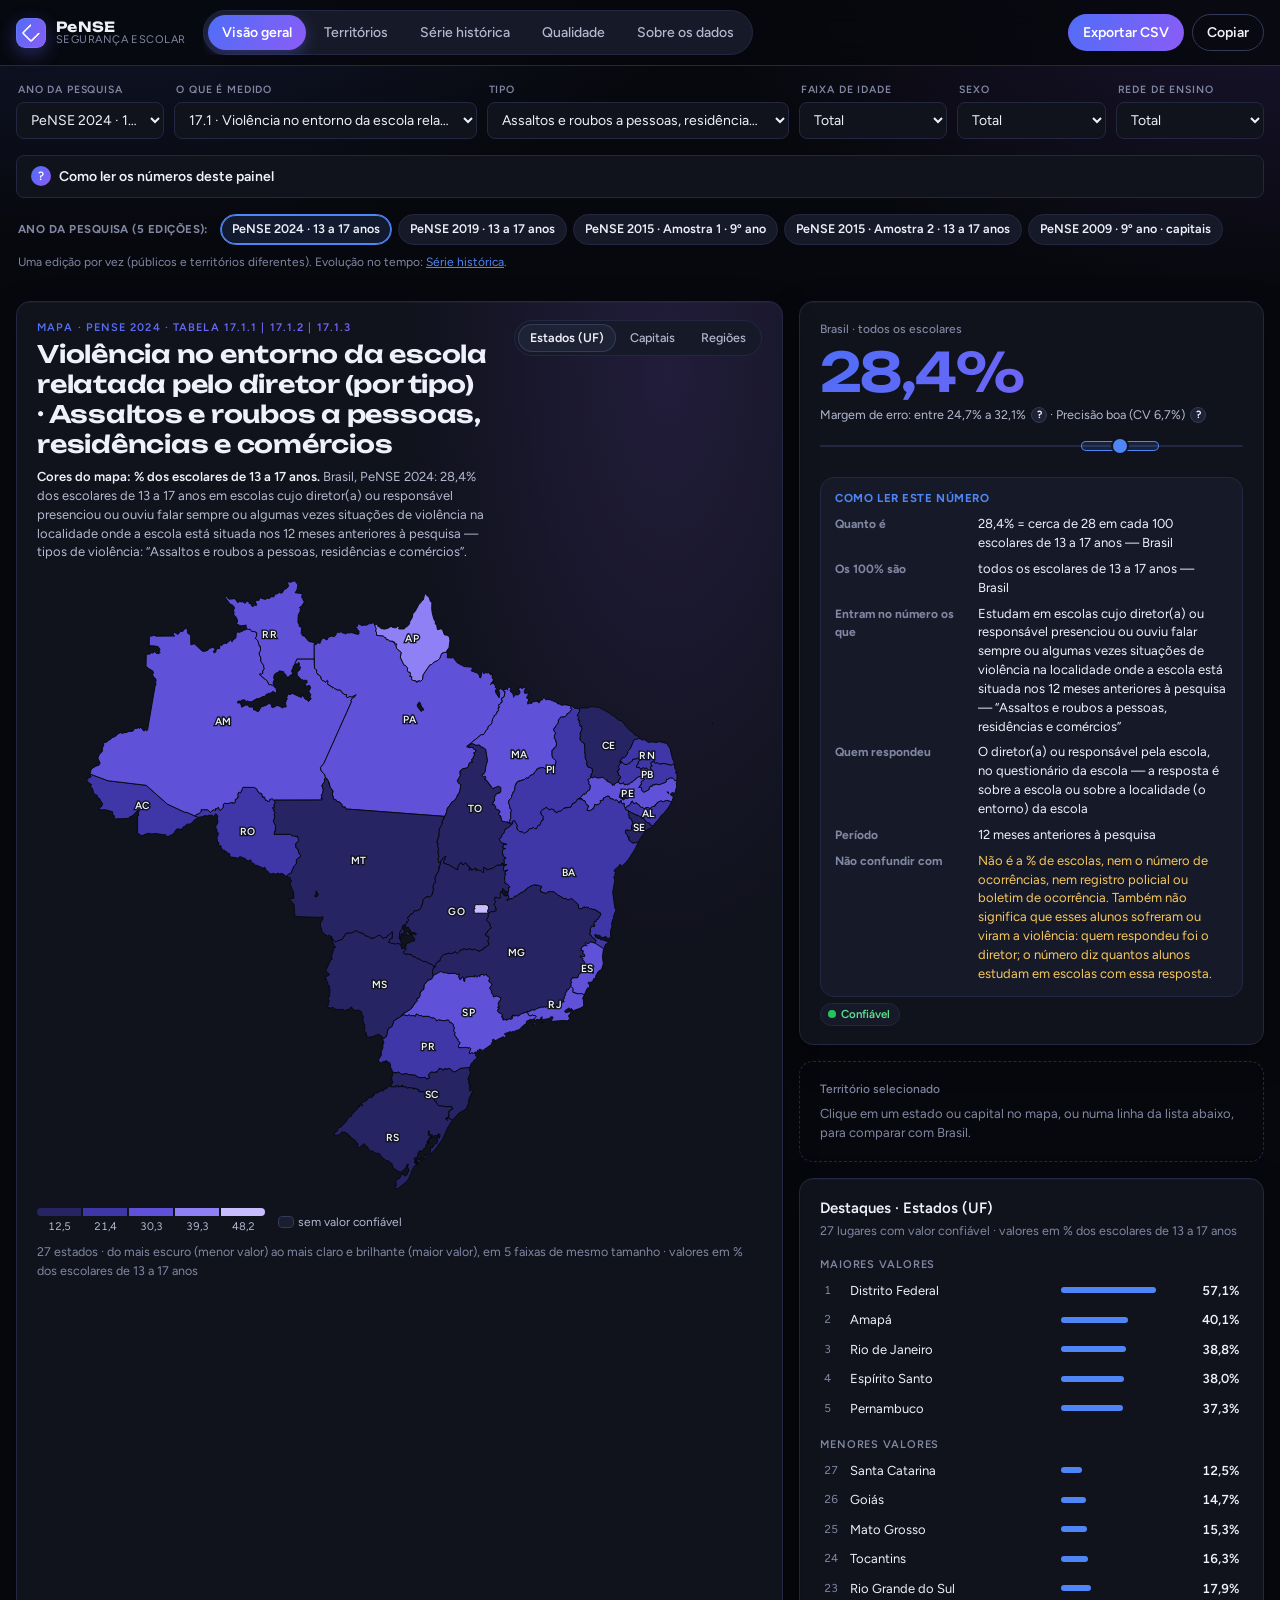
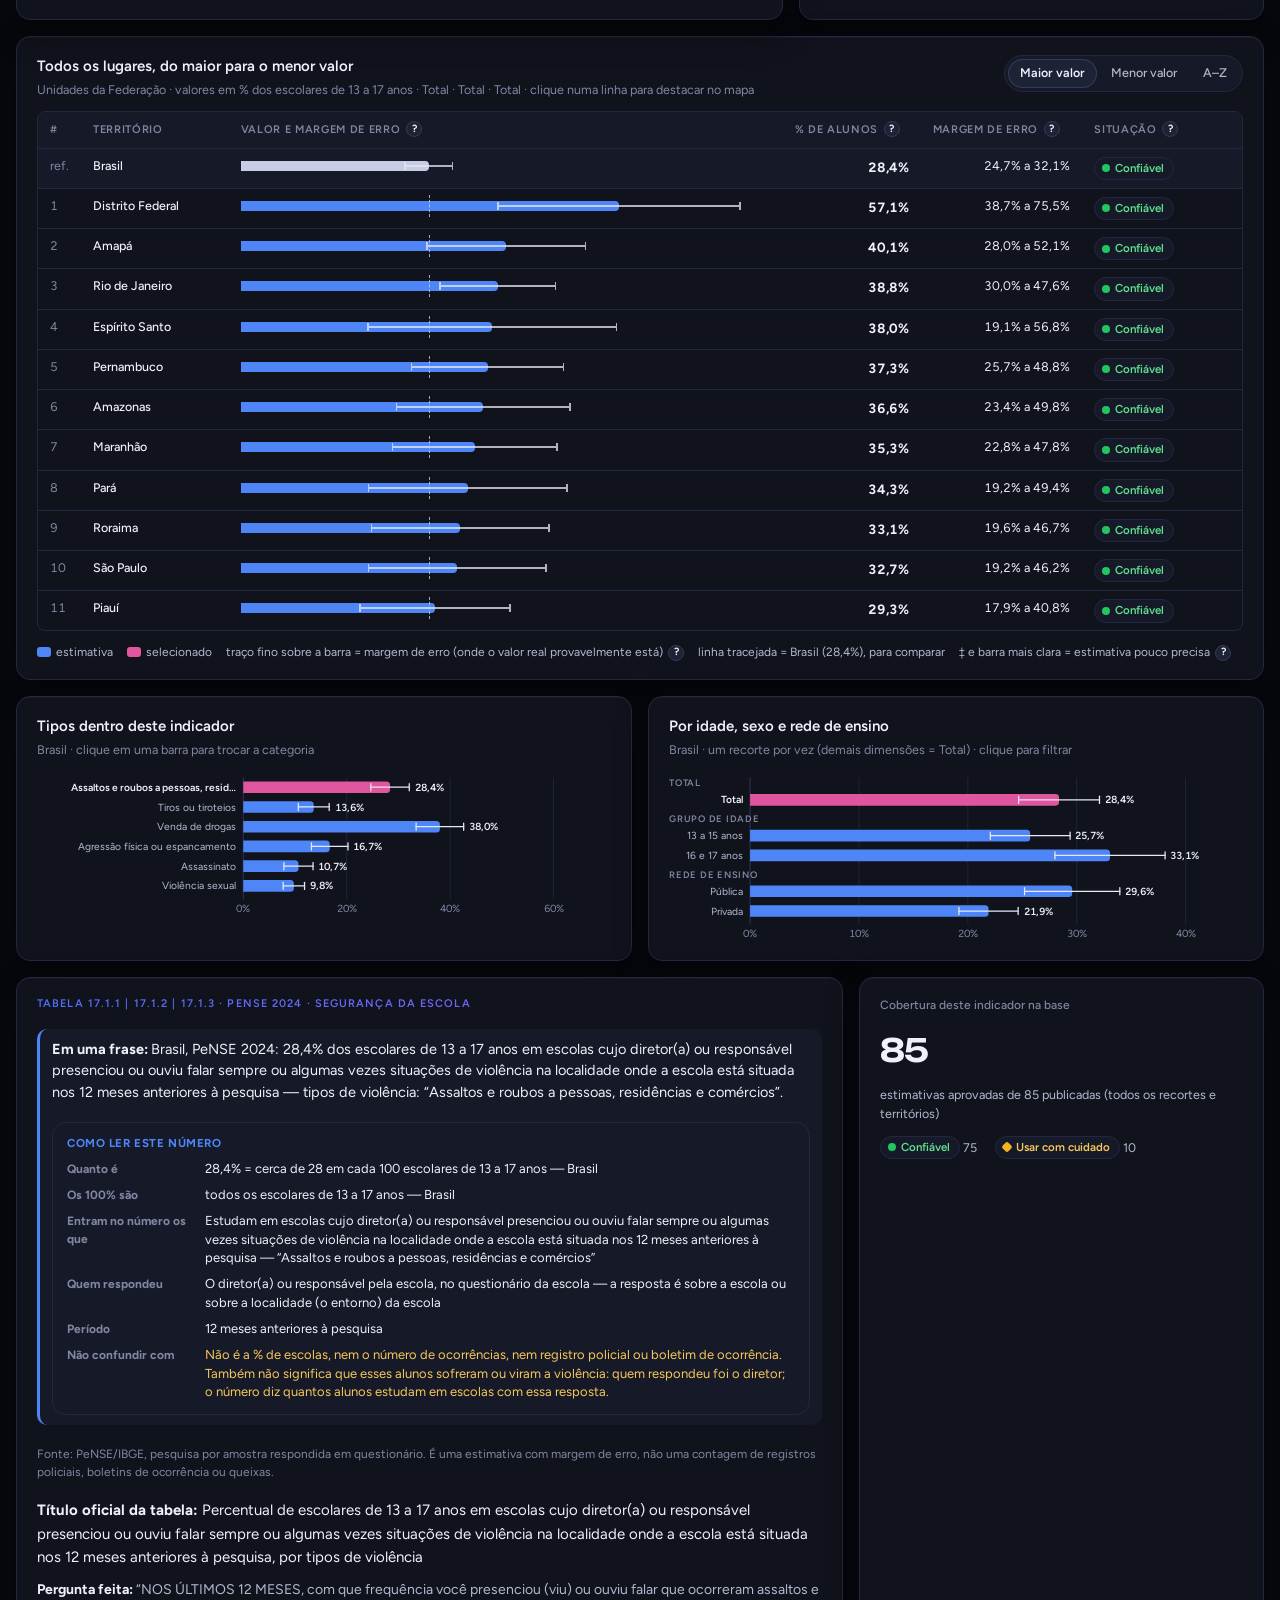
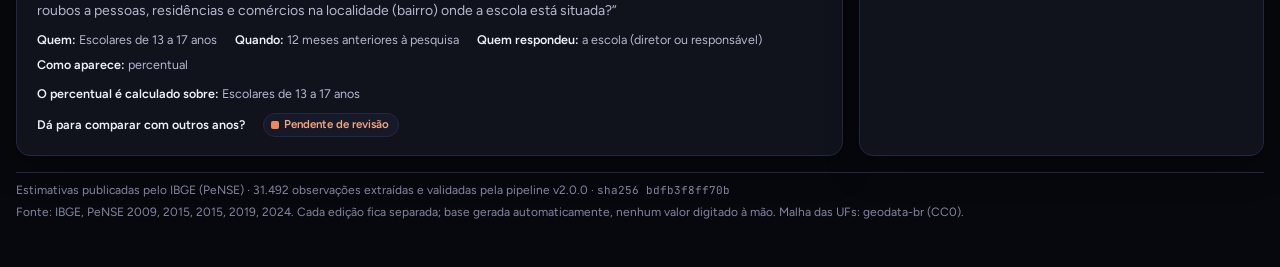
==== dashboard/index.html @ ad2b895a "Atualiza para a versão completa do TCC: pipeline PeNSE, microdados e painel Substitui o protótipo em" ====
<!doctype html>
<html lang="pt-BR">
<head>
<meta charset="utf-8">
<meta name="viewport" content="width=device-width, initial-scale=1, viewport-fit=cover">
<title>Painel PeNSE Segurança</title>
<meta name="claude:viewport-fit-sides" content="cover">
<meta name="description" content="Dashboard de indicadores de segurança da Pesquisa Nacional de Saúde do Escolar (PeNSE/IBGE), alimentado pela pipeline reprodutível do TCC.">
<link rel="preconnect" href="https://fonts.googleapis.com">
<link rel="preconnect" href="https://fonts.gstatic.com" crossorigin>
<link rel="stylesheet" href="https://fonts.googleapis.com/css2?family=Unbounded:wght@500;700&family=Figtree:wght@400;500;600;700&family=JetBrains+Mono:wght@400;500&display=swap">
<link rel="stylesheet" href="assets/app.css">
</head>
<body>
<a class="skip" href="#main">Pular para o conteúdo</a>

<header class="topbar">
  <div class="topbar-in">
    <div class="brand">
      <span class="brand-mark" aria-hidden="true"></span>
      <span class="brand-text"><b>PeNSE</b><span>Segurança escolar</span></span>
    </div>
    <nav class="tabs" aria-label="Páginas do painel">
      <div role="tablist">
        <button role="tab" id="tab-overview" data-page="overview" aria-selected="true">Visão geral</button>
        <button role="tab" id="tab-territory" data-page="territory" aria-selected="false">Territórios</button>
        <button role="tab" id="tab-history" data-page="history" aria-selected="false">Série histórica</button>
        <button role="tab" id="tab-quality" data-page="quality" aria-selected="false">Qualidade</button>
        <button role="tab" id="tab-about" data-page="about" aria-selected="false">Sobre os dados</button>
      </div>
    </nav>
    <div class="head-actions">
      <button type="button" class="btn" id="btn-export">Exportar CSV</button>
      <button type="button" class="btn ghost" id="btn-copy">Copiar</button>
    </div>
  </div>
</header>

<div class="shell">
  <section class="slicers" aria-label="Filtros">
    <div class="slicer"><label for="f-edition">Ano da pesquisa</label><select id="f-edition"></select></div>
    <div class="slicer wide"><label for="f-indicator">O que é medido</label><select id="f-indicator"></select></div>
    <div class="slicer wide"><label for="f-category">Tipo</label><select id="f-category"></select></div>
    <div class="slicer" id="slicer-unit"><label for="f-unit">Mostrar como</label><select id="f-unit"></select></div>
    <div class="slicer"><label for="f-age">Faixa de idade</label><select id="f-age"></select></div>
    <div class="slicer"><label for="f-sex">Sexo</label><select id="f-sex"></select></div>
    <div class="slicer"><label for="f-dep">Rede de ensino</label><select id="f-dep"></select></div>
  </section>
  <details class="glossary">
    <summary>Como ler os números deste painel</summary>
    <dl>
      <div><dt>“X%” de quê?</dt><dd>Todo percentual é uma <b>parcela de alunos</b>: “28% dos escolares de 13 a 17 anos…”. A frase <b>Como ler</b> ao lado de cada número diz quem são os 100% (a base) e quem respondeu. Quando a pergunta foi feita ao <b>diretor da escola</b> (Tema 17), o número é a parcela de alunos que estudam em escolas com aquela resposta. Nunca é número de ocorrências, de escolas ou de boletins de ocorrência: são respostas a um questionário.</dd></div>
      <div><dt>Valor estimado</dt><dd>A PeNSE entrevista uma <b>amostra</b> de alunos. Cada percentual é uma estimativa para todos os alunos do lugar.</dd></div>
      <div><dt>Margem de erro</dt><dd>Faixa onde o valor real provavelmente está (com 95% de confiança). Aparece como um traço fino sobre as barras. Ex.: <b>12% (entre 11% e 13%)</b>. Os técnicos chamam de <i>intervalo de confiança</i>.</dd></div>
      <div><dt>Precisão</dt><dd><b>Boa</b>, <b>razoável</b> ou <b>baixa</b>, conforme o tamanho da margem de erro em relação ao valor (coeficiente de variação, CV). Com precisão baixa (‡), use o número só como indicação.</dd></div>
      <div><dt>Comparar lugares</dt><dd>Se as margens de erro de dois lugares se sobrepõem bastante, a diferença entre eles pode ser só efeito da amostra.</dd></div>
      <div><dt>Pontos percentuais (p.p.)</dt><dd>Diferença entre dois percentuais: de 10% para 13% são <b>+3 p.p.</b></dd></div>
      <div><dt>Diferença significativa a 5%</dt><dd>O intervalo de confiança de 95% da diferença entre os dois anos não inclui o zero (teste a 5%) <b>e</b> o pesquisador registrou que os anos são comparáveis. Se não houvesse diferença real, uma diferença deste tamanho ou maior apareceria em menos de 5% das amostras possíveis; isso não é a chance de a mudança ser real, e um resultado significativo não é certeza absoluta. Significativa não quer dizer grande nem importante, não explica a causa e não elimina outras limitações. Abaixo do selo aparece o IC 95% da diferença, com casas decimais suficientes para mostrar o sinal dos limites. Sem a decisão aparece “significativa · aguarda decisão”. “Pode ser acaso” não significa que nada mudou.</dd></div>
      <div><dt>Situação do número</dt><dd><b>Confiável</b>: passou em todas as verificações. <b>Usar com cuidado</b>: passou, com uma observação. <b>Em revisão</b>: fora dos gráficos até ser conferido. <b>Sem valor publicado</b>: o IBGE publicou um símbolo.</dd></div>
      <div><dt>Ano da pesquisa</dt><dd>O painel abre na edição mais recente (2024) e mostra <b>uma edição por vez</b>; troque na faixa “Edição exibida”. 2009 e 2015 (Amostra 1) entrevistaram o 9º ano; 2015 (Amostra 2), 2019 e 2024, alunos de 13 a 17 anos. Públicos diferentes não se comparam diretamente — a evolução no tempo fica na página “Série histórica”.</dd></div>
    </dl>
  </details>
  <p class="notice" id="notice" role="status" aria-live="polite" hidden></p>

  <main id="main" tabindex="-1">
    <!-- VISÃO GERAL: o mapa abre a página -->
    <section class="page" id="page-overview" role="tabpanel" aria-labelledby="tab-overview">
      <div class="edition-switch" id="edition-switch" aria-label="Ano da pesquisa exibido"></div>
      <div class="hero">
        <article class="panel map-panel">
          <header class="panel-head">
            <div>
              <p class="eyebrow" id="map-eyebrow">Mapa do Brasil</p>
              <h1 id="map-title">Segurança na escola e no entorno</h1>
              <p class="map-reading" id="map-reading"></p>
            </div>
            <div class="scope-switch" data-switch="map" role="radiogroup" aria-label="Recorte territorial do mapa"></div>
          </header>
          <div class="map-wrap" id="map"></div>
          <footer class="map-foot">
            <div class="legend" id="map-legend"></div>
            <p class="card-sub" id="map-sub"></p>
          </footer>
        </article>

        <aside class="hero-side">
          <article class="panel stat" id="tile-headline"></article>
          <article class="panel stat sel-card" id="tile-selected"></article>
          <article class="panel" id="tile-extremes"></article>
        </aside>
      </div>

      <article class="panel">
        <header class="panel-head">
          <div>
            <h2>Todos os lugares, do maior para o menor valor</h2>
            <p class="card-sub" id="rank-table-sub"></p>
          </div>
          <div class="sort-switch" role="group" aria-label="Ordenar ranking">
            <button type="button" class="seg" data-sort="desc" aria-pressed="true">Maior valor</button>
            <button type="button" class="seg" data-sort="asc" aria-pressed="false">Menor valor</button>
            <button type="button" class="seg" data-sort="name" aria-pressed="false">A–Z</button>
          </div>
        </header>
        <div class="table-wrap"><table class="data rank" id="rank-table"></table></div>
        <div class="legend" id="rank-table-legend"></div>
      </article>

      <div class="grid">
        <article class="panel span-6">
          <header class="panel-head"><div><h2 id="cat-title">Categorias</h2><p class="card-sub" id="cat-sub"></p></div></header>
          <div class="chart" id="chart-categories"></div>
        </article>
        <article class="panel span-6">
          <header class="panel-head"><div><h2>Por idade, sexo e rede de ensino</h2><p class="card-sub" id="brk-sub"></p></div></header>
          <div class="chart" id="chart-breakdown"></div>
        </article>
        <article class="panel span-8 definition" id="definition"></article>
        <article class="panel span-4" id="tile-coverage"></article>
      </div>
    </section>

    <!-- TERRITÓRIOS -->
    <section class="page" id="page-territory" role="tabpanel" aria-labelledby="tab-territory" hidden>
      <div class="grid">
        <article class="panel span-12">
          <header class="panel-head">
            <div><h2>Comparação entre lugares</h2><p class="card-sub" id="rank-sub"></p></div>
            <div class="scope-switch" data-switch="rank" role="radiogroup" aria-label="Recorte territorial do ranking"></div>
          </header>
          <div class="chart" id="chart-ranking"></div>
          <div class="legend" id="rank-legend"></div>
        </article>
        <article class="panel span-12">
          <header class="panel-head"><div><h2>Todos os números, com a origem na planilha do IBGE</h2><p class="card-sub">Clique numa linha para destacar o lugar no mapa e na comparação.</p></div></header>
          <div class="table-wrap"><table class="data" id="table-territory"></table></div>
        </article>
      </div>
    </section>

    <!-- SÉRIE HISTÓRICA -->
    <section class="page" id="page-history" role="tabpanel" aria-labelledby="tab-history" hidden>
      <div class="grid">
        <article class="panel span-12" id="micro-overview">
          <header class="panel-head">
            <div>
              <p class="eyebrow">Série harmonizada · microdados 2015 · 2019 · 2024</p>
              <h2>Como os indicadores mudaram no Brasil</h2>
              <p class="card-sub" id="micro-overview-sub">Escolares de 13 a 17 anos. Mesma pergunta e mesma regra de cálculo em todos os anos; clique numa linha para ver o detalhe.</p>
            </div>
          </header>
          <div class="table-wrap"><table class="data trend" id="table-micro-overview"></table></div>
          <div class="legend" id="micro-overview-legend"></div>
        </article>
        <article class="panel span-12" id="micro-detail">
          <header class="panel-head">
            <div><p class="eyebrow" id="micro-eyebrow"></p><h2 id="micro-title"></h2><p class="card-sub" id="micro-question"></p><p class="map-reading" id="micro-reading"></p></div>
          </header>
          <div class="micro-filters slicers">
            <div class="slicer wide"><label for="f-micro-indicator">Indicador</label><select id="f-micro-indicator"></select></div>
            <div class="slicer"><label for="f-micro-terr">Território</label><select id="f-micro-terr"></select></div>
            <div class="slicer"><label for="f-micro-cut">Recorte</label><select id="f-micro-cut"></select></div>
          </div>
          <div class="micro-body">
            <div class="chart" id="chart-micro"></div>
            <aside class="micro-side" id="micro-changes"></aside>
          </div>
          <div class="micro-evidence" id="micro-evidence"></div>
        </article>
        <article class="panel span-12" id="official-series">
          <header class="panel-head">
            <div>
              <p class="eyebrow">Série oficial do IBGE · 9º ano · municípios das capitais</p>
              <h2>2009 a 2019 publicados pelo IBGE, 2024 estendido com os microdados</h2>
              <p class="card-sub" id="official-sub">Indicadores que o próprio IBGE publicou como comparáveis entre edições. O ponto de 2024 usa a mesma regra que reproduz a tabela oficial de 2019.</p>
            </div>
          </header>
          <div class="table-wrap"><table class="data trend" id="table-official"></table></div>
          <div class="micro-filters slicers">
            <div class="slicer wide"><label for="f-off-table">Tabela</label><select id="f-off-table"></select></div>
            <div class="slicer"><label for="f-off-terr">Capital</label><select id="f-off-terr"></select></div>
            <div class="slicer"><label for="f-off-cut">Recorte</label><select id="f-off-cut"></select></div>
          </div>
          <div class="micro-body">
            <div class="chart" id="chart-official"></div>
            <aside class="micro-side" id="official-changes"></aside>
          </div>
          <div class="legend" id="official-legend"></div>
        </article>
        <article class="panel span-12" id="history-main"></article>
        <article class="panel span-12">
          <header class="panel-head"><div><h2>Correspondências avaliadas entre edições</h2>
            <p class="card-sub">Pares candidatos definidos pelo pesquisador; o status vem da comparação dos atributos metodológicos e, quando houver, de decisão humana registrada.</p></div></header>
          <div class="table-wrap"><table class="data" id="table-comparability"></table></div>
        </article>
      </div>
    </section>

    <!-- QUALIDADE -->
    <section class="page" id="page-quality" role="tabpanel" aria-labelledby="tab-quality" hidden>
      <div class="grid">
        <article class="panel span-4" id="tile-status"></article>
        <article class="panel span-8 levels" aria-labelledby="levels-title">
          <header class="panel-head"><div><h2 id="levels-title">Níveis de alerta: o que cada um significa</h2>
            <p class="card-sub">Cada número passa por verificações automáticas. Nenhum valor é apagado ou corrigido: os alertas só avisam.</p></div></header>
          <dl class="level-list">
            <div><dt><span class="chip neutral">Informativo</span></dt><dd><b>Só um registro.</b> Algo que vale saber, mas que não muda a leitura do número. Ex.: margem de erro cortada em 0%, valor muito diferente dos outros lugares mas plausível.</dd></div>
            <div><dt><span class="chip warning">Ressalva</span></dt><dd><b>O número é usado, com cuidado.</b> Aparece nos gráficos com uma observação. Ex.: estimativa pouco precisa, margem de erro publicada igual a zero.</dd></div>
            <div><dt><span class="chip serious">Revisão</span></dt><dd><b>Fica fora dos gráficos até alguém conferir.</b> A leitura automática encontrou algo ambíguo. Ex.: cabeçalho de tabela que pode ter dois sentidos.</dd></div>
            <div><dt><span class="chip critical">Erro</span></dt><dd><b>Inconsistência confirmada.</b> O número não entra na análise. Ex.: o mesmo dado publicado com valores diferentes em duas tabelas.</dd></div>
          </dl>
        </article>
        <article class="panel span-12">
          <header class="panel-head"><div><h2>Tudo o que as verificações encontraram (base inteira)</h2><p class="card-sub">Do mais grave ao mais leve. Passe o mouse ou foque no “?” para entender cada coluna.</p></div></header>
          <div class="table-wrap"><table class="data" id="table-rules"></table></div>
        </article>
        <article class="panel span-12">
          <header class="panel-head"><div><h2>Números deste indicador que estão fora dos gráficos ou com observação</h2><p class="card-sub" id="review-sub"></p></div></header>
          <div class="table-wrap"><table class="data" id="table-review"></table></div>
        </article>
      </div>
    </section>

    <!-- SOBRE -->
    <section class="page" id="page-about" role="tabpanel" aria-labelledby="tab-about" hidden>
      <div class="grid">
        <article class="panel span-6 prose">
          <div id="about-method" class="prose"></div>
          <!-- download-base -->
          <p><a class="btn ghost" href="data/pense_base_aprovada.csv" download>Baixar base aprovada (CSV)</a></p>
          <!-- /download-base -->
        </article>
        <article class="panel span-6">
          <header class="panel-head"><div><h2>Edições na base</h2></div></header>
          <div class="table-wrap"><table class="data" id="table-editions"></table></div>
          <header class="panel-head"><div><h2>Símbolos publicados</h2></div></header>
          <div class="table-wrap"><table class="data" id="table-symbols"></table></div>
        </article>
        <article class="panel span-12">
          <header class="panel-head"><div><h2>Dicionário de dados</h2><p class="card-sub">Gerado do esquema canônico da pipeline (mesma fonte da documentação).</p></div></header>
          <div class="table-wrap"><table class="data" id="table-dictionary"></table></div>
        </article>
      </div>
    </section>
  </main>

  <footer class="foot">
    <p id="subtitle">Carregando base processada…</p>
    <p id="rail-foot"></p>
  </footer>
</div>
<div class="tooltip" id="tooltip" role="tooltip" hidden></div>
<textarea id="copy-buffer" class="sr-only" aria-hidden="true" tabindex="-1"></textarea>
<script src="assets/app.js"></script>
</body>
</html>
---- dashboard/assets/app.css ----
/* Tema: escuro é o padrão (escolha do projeto), mesmo com o sistema em modo claro; o claro só
   aparece se o visualizador escolher explicitamente (data-theme="light").
   Layout: painel escuro "sala de controle" — barra superior fixa com páginas, faixa de
   filtros, e na Visão geral o mapa do Brasil como peça principal ao lado dos números-chave;
   abaixo, ranking em tabela com barras embutidas e cartões de detalhe em grade de 12 colunas.
   Identidade: preto azulado + azul e roxo (marca). Dados: azul = estimativa, magenta =
   selecionado (par validado para daltonismo), rampa sequencial índigo no mapa. */
:root {
  /* tema escuro (padrão) */
  --bg: #07080d;
  --bg-glow-1: rgba(79, 110, 247, 0.16);
  --bg-glow-2: rgba(139, 92, 246, 0.14);
  --card: #10121c;
  --card-2: #161a28;
  --card-3: #1d2235;
  --ink: #eef0fa;
  --ink-2: #b4b9d0;
  --muted: #8187a3;
  --line: #232741;
  --axis: #343a5a;
  --brand-blue: #4f6ef7;
  --brand-violet: #8b5cf6;
  --brand-grad: linear-gradient(120deg, #4f6ef7 0%, #8b5cf6 100%);
  --accent: #4f86f7;           /* série 1 — estimativa */
  --accent-soft: rgba(79, 134, 247, 0.14);
  --select: #e0569e;           /* série 2 — selecionado */
  --reference: #c9cde3;        /* Brasil / agregado de referência */
  --whisker: #e6e8f5;
  --nodata: #1a1e2e;
  --map-stroke: #07080d;
  --seq-1: #272463; --seq-2: #3f37a8; --seq-3: #5f52d9; --seq-4: #8f80f5; --seq-5: #c8bdff;
  --good: #22c55e; --warning: #f5b324; --serious: #f0875a; --critical: #ef4f4f;
  --good-ink: #5ee08e; --warning-ink: #f7c75a; --serious-ink: #f5a582; --critical-ink: #ff8585;
  --focus: #8fa6ff;
  --shadow: 0 1px 0 rgba(255, 255, 255, 0.03) inset, 0 12px 32px rgba(0, 0, 0, 0.35);
  --topbar: rgba(7, 8, 13, 0.82);
  --font-display: "Unbounded", "Figtree", system-ui, sans-serif;
  --font-ui: "Figtree", system-ui, -apple-system, "Segoe UI", Roboto, sans-serif;
  --font-mono: "JetBrains Mono", ui-monospace, "SFMono-Regular", Menlo, Consolas, monospace;
  --r: 14px;
  --r-sm: 8px;
  color-scheme: dark;
}
:root[data-theme="light"] {
  --bg: #f3f4fb; --bg-glow-1: rgba(79, 110, 247, 0.10); --bg-glow-2: rgba(139, 92, 246, 0.09);
  --card: #ffffff; --card-2: #f5f6fc; --card-3: #eceefa; --ink: #0d1024; --ink-2: #44496a; --muted: #6b7091;
  --line: #e1e4f2; --axis: #c6cae0; --brand-blue: #3b5bdb; --brand-violet: #7c3aed;
  --brand-grad: linear-gradient(120deg, #3b5bdb 0%, #7c3aed 100%);
  --accent: #2a6fdb; --accent-soft: rgba(42, 111, 219, 0.10); --select: #c8357f; --reference: #3a3f5c;
  --whisker: #1b1f36; --nodata: #e6e8f3; --map-stroke: #ffffff;
  --seq-1: #e4dfff; --seq-2: #bdb2fa; --seq-3: #9584ee; --seq-4: #6a54d6; --seq-5: #3f2da3;
  --good-ink: #157a3a; --warning-ink: #8a5a00; --serious-ink: #a8431a; --critical-ink: #b42323;
  --focus: #3b5bdb; --shadow: 0 1px 2px rgba(13, 16, 36, 0.05), 0 8px 24px rgba(13, 16, 36, 0.06);
  --topbar: rgba(255, 255, 255, 0.85); color-scheme: light;
}

*, *::before, *::after { box-sizing: border-box; }
[hidden] { display: none !important; }
body {
  margin: 0; color: var(--ink); font: 14px/1.5 var(--font-ui);
  background:
    radial-gradient(900px 480px at 8% -10%, var(--bg-glow-1), transparent 70%),
    radial-gradient(800px 420px at 100% 0%, var(--bg-glow-2), transparent 70%),
    var(--bg);
  background-attachment: fixed;
}
body::before { content: ""; position: fixed; inset: 0 0 auto; height: env(safe-area-inset-top, 0px); z-index: 25; background: var(--topbar); }
h1, h2, h3 { margin: 0; text-wrap: balance; }
button, select { font: inherit; color: inherit; }
:focus-visible { outline: 2px solid var(--focus); outline-offset: 2px; }
.sr-only { position: absolute; width: 1px; height: 1px; overflow: hidden; clip: rect(0 0 0 0); white-space: nowrap; }
.skip { position: absolute; left: -999px; top: 8px; z-index: 40; background: var(--card); padding: 8px 12px; border-radius: var(--r-sm); }
.skip:focus { left: 16px; }

/* barra superior */
.topbar { position: sticky; top: env(safe-area-inset-top, 0px); z-index: 20; background: var(--topbar);
  backdrop-filter: blur(14px); -webkit-backdrop-filter: blur(14px); border-bottom: 1px solid var(--line); }
.topbar-in { max-width: 1440px; margin: 0 auto; display: flex; align-items: center; gap: 18px; padding-block: 10px;
  padding-left: max(16px, env(safe-area-inset-left, 0px)); padding-right: max(16px, env(safe-area-inset-right, 0px)); }
.brand { display: flex; align-items: center; gap: 10px; flex: none; }
.brand-mark { width: 30px; height: 30px; border-radius: 9px; background: var(--brand-grad); position: relative;
  box-shadow: 0 0 0 1px rgba(255, 255, 255, 0.08) inset, 0 6px 18px rgba(99, 102, 241, 0.35); }
.brand-mark::after { content: ""; position: absolute; inset: 8px; border-radius: 3px; border: 2px solid rgba(255, 255, 255, 0.9);
  border-right-color: transparent; transform: rotate(-45deg); }
.brand-text { display: flex; flex-direction: column; line-height: 1.1; }
.brand-text b { font-family: var(--font-display); font-size: 14px; font-weight: 700; letter-spacing: .02em; }
.brand-text span { font-size: 11px; color: var(--muted); letter-spacing: .04em; text-transform: uppercase; }
.tabs { flex: 1 1 auto; min-width: 0; overflow-x: auto; scrollbar-width: none; }
.tabs::-webkit-scrollbar { display: none; }
.tabs [role=tablist] { display: flex; gap: 4px; padding: 4px; background: var(--card-2); border: 1px solid var(--line);
  border-radius: 999px; width: max-content; }
.tabs button { border: 0; background: none; color: var(--ink-2); padding: 7px 14px; border-radius: 999px; cursor: pointer;
  white-space: nowrap; font-weight: 500; transition: background .15s, color .15s; }
.tabs button:hover { color: var(--ink); background: var(--card-3); }
.tabs button[aria-selected="true"] { color: #fff; background: var(--brand-grad); font-weight: 600;
  box-shadow: 0 4px 14px rgba(99, 102, 241, 0.35); }
.head-actions { display: flex; gap: 8px; flex: none; }
.btn { border: 1px solid transparent; background: var(--brand-grad); color: #fff; border-radius: 999px; padding: 7px 14px;
  cursor: pointer; font-weight: 600; white-space: nowrap; }
.btn.ghost { background: transparent; color: var(--ink); border-color: var(--axis); }
.btn:hover { filter: brightness(1.08); }
a.btn { text-decoration: none; display: inline-block; }

/* casca */
.shell { max-width: 1440px; margin: 0 auto; display: flex; flex-direction: column; gap: 16px; padding-block: 16px 40px;
  padding-left: max(16px, env(safe-area-inset-left, 0px)); padding-right: max(16px, env(safe-area-inset-right, 0px)); }
main { outline: none; }
.page { display: flex; flex-direction: column; gap: 16px; }

/* filtros */
.slicers { display: flex; flex-wrap: wrap; gap: 10px; }
.slicer { display: flex; flex-direction: column; gap: 4px; min-width: 110px; flex: 1 1 110px; }
.slicer.wide { flex: 2.4 1 210px; }
.slicer label { font-size: 10.5px; font-weight: 600; text-transform: uppercase; letter-spacing: .08em; color: var(--muted); padding-left: 2px; }
.slicer select { width: 100%; min-width: 0; border: 1px solid var(--line); border-radius: var(--r-sm); background: var(--card);
  padding: 8px 10px; text-overflow: ellipsis; cursor: pointer; }
.slicer select:hover { border-color: var(--axis); }
.slicer select:disabled { opacity: .55; cursor: default; }
.notice { margin: 0; padding: 10px 14px; border-radius: var(--r-sm); background: var(--accent-soft); border: 1px solid var(--line); font-size: 13px; }

/* painéis */
.panel { background: var(--card); border: 1px solid var(--line); border-radius: var(--r); padding: 18px 20px; box-shadow: var(--shadow);
  min-width: 0; display: flex; flex-direction: column; gap: 12px; }
.panel-head { display: flex; flex-wrap: wrap; justify-content: space-between; align-items: flex-start; gap: 10px 16px; }
.panel-head > div:first-child { min-width: 0; flex: 1 1 260px; display: flex; flex-direction: column; gap: 3px; }
.panel-head h2 { font-size: 15px; font-weight: 600; }
.card-sub { margin: 0; color: var(--muted); font-size: 12.5px; }
.eyebrow { margin: 0; font-size: 11px; font-weight: 600; letter-spacing: .1em; text-transform: uppercase;
  background: var(--brand-grad); -webkit-background-clip: text; background-clip: text; color: transparent; }
.grid { display: grid; grid-template-columns: repeat(12, minmax(0, 1fr)); gap: 16px; }
.span-12 { grid-column: span 12; } .span-8 { grid-column: span 8; } .span-6 { grid-column: span 6; } .span-4 { grid-column: span 4; }

/* herói: mapa + números */
.hero { display: grid; grid-template-columns: minmax(0, 1.65fr) minmax(280px, 1fr); gap: 16px; align-items: stretch; }
.map-panel { position: relative; overflow: hidden; }
.map-panel::before { content: ""; position: absolute; inset: -40% -20% auto auto; width: 70%; height: 90%; pointer-events: none;
  background: radial-gradient(closest-side, var(--bg-glow-2), transparent); }
.map-panel > * { position: relative; }
.map-panel h1 { font-family: var(--font-display); font-weight: 600; font-size: clamp(18px, 2.1vw, 24px); line-height: 1.25;
  letter-spacing: -.01em; max-width: 34ch; }
.map-wrap { width: 100%; max-width: 640px; align-self: center; }
.map-wrap svg { display: block; width: 100%; height: auto; overflow: visible; }
.map-wrap path { stroke: var(--map-stroke); stroke-width: .8; cursor: pointer; transition: filter .15s; }
.map-wrap .q1 { fill: var(--seq-1); } .map-wrap .q2 { fill: var(--seq-2); } .map-wrap .q3 { fill: var(--seq-3); }
.map-wrap .q4 { fill: var(--seq-4); } .map-wrap .q5 { fill: var(--seq-5); } .map-wrap .nd { fill: var(--nodata); }
.map-wrap path.base { fill: var(--nodata); cursor: default; }
.map-wrap path:not(.base):hover { filter: brightness(1.18); }
.map-wrap path.sel, .map-wrap circle.sel { stroke: var(--select); stroke-width: 2.6; }
.map-wrap circle { stroke: var(--card); stroke-width: 2; cursor: pointer; }
.map-wrap circle:hover { stroke: var(--ink); }
.map-wrap .uf-label { font: 600 9px var(--font-ui); fill: var(--ink); paint-order: stroke; stroke: var(--card); stroke-width: 2.4px;
  pointer-events: none; letter-spacing: .03em; }
.map-wrap path:focus-visible, .map-wrap circle:focus-visible { outline: none; stroke: var(--focus); stroke-width: 2.6; }
.map-empty { display: grid; place-items: center; min-height: 300px; text-align: center; color: var(--ink-2); padding: 20px;
  border: 1px dashed var(--axis); border-radius: var(--r-sm); line-height: 1.55; }
.map-foot { display: flex; flex-wrap: wrap; justify-content: space-between; align-items: flex-end; gap: 8px 16px; }

.scope-switch, .sort-switch { display: flex; gap: 2px; padding: 3px; border: 1px solid var(--line); border-radius: 999px;
  background: var(--card-2); flex-wrap: wrap; }
.seg { border: 0; background: none; color: var(--ink-2); padding: 5px 12px; border-radius: 999px; cursor: pointer; font-size: 12.5px;
  font-weight: 500; white-space: nowrap; }
.seg:hover:not(:disabled) { color: var(--ink); background: var(--card-3); }
.seg[aria-checked="true"], .seg[aria-pressed="true"] { background: var(--card-3); color: var(--ink); font-weight: 600;
  box-shadow: 0 0 0 1px var(--axis) inset; }
.seg:disabled { opacity: .4; cursor: not-allowed; text-decoration: line-through; }

.hero-side { display: flex; flex-direction: column; gap: 16px; min-width: 0; }
.stat { gap: 6px; }
.stat .label { font-size: 12px; color: var(--muted); font-weight: 500; }
.stat .value { font-family: var(--font-display); font-size: clamp(36px, 4.4vw, 54px); font-weight: 600; letter-spacing: -.03em;
  line-height: 1.05; font-variant-numeric: tabular-nums; }
#tile-headline .value { background: var(--brand-grad); -webkit-background-clip: text; background-clip: text; color: transparent; }
.stat .unit { font-family: var(--font-ui); font-size: 16px; font-weight: 500; color: var(--ink-2); margin-left: 4px; }
.stat .detail { font-size: 12.5px; color: var(--ink-2); }
.ci-strip { position: relative; height: 22px; margin-top: 4px; }
.ci-strip .track { position: absolute; left: 0; right: 0; top: 10px; height: 2px; background: var(--line); border-radius: 2px; }
.ci-strip .range { position: absolute; top: 6px; height: 10px; border-radius: 5px; background: var(--accent-soft);
  box-shadow: 0 0 0 1px var(--accent) inset; }
.ci-strip .dot { position: absolute; top: 4px; width: 14px; height: 14px; margin-left: -7px; border-radius: 50%; background: var(--accent);
  box-shadow: 0 0 0 2px var(--card); }
.ci-strip .dot.sel { background: var(--select); }
.sel-card .value { font-size: clamp(28px, 3.2vw, 38px); }
.sel-card.empty-sel { border-style: dashed; background: transparent; box-shadow: none; }
.sel-card .hint { margin: 0; color: var(--muted); font-size: 13px; }
.compare { display: grid; grid-template-columns: auto 1fr auto; gap: 4px 10px; font-size: 12.5px; align-items: center; }
.compare .num { font-variant-numeric: tabular-nums; font-weight: 600; text-align: right; }
.compare .sw { width: 10px; height: 10px; border-radius: 50%; }
.extremes { display: flex; flex-direction: column; gap: 4px; }
.extremes h3 { font-size: 11px; font-weight: 600; letter-spacing: .08em; text-transform: uppercase; color: var(--muted); margin-top: 4px; }
.mini { display: grid; grid-template-columns: 18px minmax(0, 1fr) minmax(48px, 32%) auto; gap: 8px; align-items: center;
  font-size: 13px; padding: 3px 4px; border-radius: 6px; cursor: pointer; border: 0; background: none; text-align: left; width: 100%; }
.mini:hover { background: var(--card-2); }
.mini .pos { color: var(--muted); font-variant-numeric: tabular-nums; font-size: 11.5px; }
.mini .nm { overflow: hidden; text-overflow: ellipsis; white-space: nowrap; }
.mini .bar { height: 6px; border-radius: 3px; background: var(--accent); }
.mini .num { font-variant-numeric: tabular-nums; font-weight: 600; }

/* tabela-ranking com barras */
table.rank td { vertical-align: middle; }
table.rank .pos { color: var(--muted); font-variant-numeric: tabular-nums; width: 36px; }
table.rank .terr { font-weight: 500; white-space: nowrap; }
table.rank .terr small { color: var(--muted); font-weight: 400; margin-left: 6px; }
table.rank .barcell { width: 46%; min-width: 180px; }
.rbar { position: relative; height: 18px; }
.rbar .fill { position: absolute; left: 0; top: 4px; height: 10px; border-radius: 0 4px 4px 0; background: var(--accent); }
.rbar .fill.low { opacity: .45; }
.rbar .ci { position: absolute; top: 8px; height: 2px; background: var(--whisker); opacity: .75; }
.rbar .ci::before, .rbar .ci::after { content: ""; position: absolute; top: -3px; width: 1.5px; height: 8px; background: var(--whisker); }
.rbar .ci::before { left: 0; } .rbar .ci::after { right: 0; }
.rbar .ref { position: absolute; top: -2px; bottom: -2px; width: 0; border-left: 1.5px dashed var(--reference); opacity: .8; }
tr.sel .rbar .fill { background: var(--select); }
tr.is-ref .rbar .fill { background: var(--reference); }

/* definição e cobertura */
.definition { gap: 10px; }
.definition .statement { font-size: 15px; line-height: 1.55; max-width: 100ch; margin: 0; }
.meta-row { display: flex; flex-wrap: wrap; gap: 6px 18px; font-size: 12.5px; color: var(--ink-2); align-items: center; }
.meta-row b { color: var(--ink); font-weight: 600; }
.rows { display: grid; grid-template-columns: auto 1fr auto; gap: 6px 10px; align-items: baseline; font-size: 13px; }
.rows .num { font-variant-numeric: tabular-nums; font-weight: 600; text-align: right; }
.big { font-family: var(--font-display); font-size: 32px; font-weight: 600; letter-spacing: -.02em; font-variant-numeric: tabular-nums; }
.label { font-size: 12px; color: var(--muted); font-weight: 500; }
.detail { font-size: 12.5px; color: var(--ink-2); }

/* chips (forma + texto, nunca só cor) */
.chip { display: inline-flex; align-items: center; gap: 5px; font-size: 11.5px; font-weight: 600; padding: 2px 9px 2px 7px;
  border-radius: 999px; border: 1px solid var(--line); background: var(--card-2); white-space: nowrap; }
.chip::before { content: ""; width: 8px; height: 8px; border-radius: 2px; background: var(--muted); }
.chip.good { color: var(--good-ink); } .chip.good::before { background: var(--good); border-radius: 50%; }
.chip.warning { color: var(--warning-ink); } .chip.warning::before { background: var(--warning); transform: rotate(45deg); }
.chip.serious { color: var(--serious-ink); } .chip.serious::before { background: var(--serious); }
.chip.critical { color: var(--critical-ink); } .chip.critical::before { background: var(--critical); clip-path: polygon(50% 0, 100% 100%, 0 100%); border-radius: 0; }
.chip.neutral { color: var(--ink-2); }

/* gráficos SVG */
.chart { width: 100%; min-height: 120px; }
.chart svg { display: block; width: 100%; height: auto; overflow: visible; }
.chart text { fill: var(--ink-2); font: 11.5px var(--font-ui); }
.chart .tick text { fill: var(--muted); font-variant-numeric: tabular-nums; }
.chart .grid-line { stroke: var(--line); stroke-width: 1; }
.chart .baseline { stroke: var(--axis); stroke-width: 1; }
.chart .bar { fill: var(--accent); cursor: pointer; }
.chart .bar.ref { fill: var(--reference); }
.chart .bar.sel { fill: var(--select); }
.chart .bar.low { fill-opacity: .45; }
.chart .whisker { stroke: var(--whisker); stroke-width: 1.4; stroke-linecap: round; pointer-events: none; }
.chart .refline { stroke: var(--reference); stroke-width: 1.5; stroke-dasharray: 4 3; }
.chart .hit { fill: transparent; cursor: pointer; }
.chart .row:hover .bar { filter: brightness(1.15); }
.chart .row:focus-visible { outline: none; }
.chart .row:focus-visible .hit { stroke: var(--focus); stroke-width: 2; }
.chart .val { fill: var(--ink); font-weight: 600; font-variant-numeric: tabular-nums; }
.chart .label-strong { fill: var(--ink); font-weight: 600; }
.chart .group-label { fill: var(--muted); font-size: 10.5px; font-weight: 600; letter-spacing: .08em; text-transform: uppercase; }
.chart .series-line { fill: none; stroke-width: 2; stroke-linejoin: round; stroke-linecap: round; }
.chart .band { opacity: .14; }

.legend { display: flex; flex-wrap: wrap; align-items: center; gap: 6px 14px; font-size: 12px; color: var(--ink-2); }
.legend .sw { display: inline-block; width: 14px; height: 10px; border-radius: 3px; vertical-align: -1px; margin-right: 5px; }
.legend .ramp { display: flex; gap: 2px; }
.legend .ramp span { display: flex; flex-direction: column; align-items: center; gap: 3px; font-variant-numeric: tabular-nums; font-size: 11px; }
.legend .ramp i { width: 44px; height: 8px; display: block; }
.legend .ramp span:first-child i { border-radius: 4px 0 0 4px; } .legend .ramp span:last-child i { border-radius: 0 4px 4px 0; }

/* tabelas */
.table-wrap { overflow-x: auto; border: 1px solid var(--line); border-radius: var(--r-sm); max-height: 520px; }
table.data { width: 100%; border-collapse: collapse; font-size: 12.5px; }
table.data th { position: sticky; top: 0; z-index: 1; background: var(--card-2); text-align: left; font-weight: 600; color: var(--muted);
  font-size: 11px; text-transform: uppercase; letter-spacing: .06em; padding: 9px 12px; border-bottom: 1px solid var(--line); white-space: nowrap; }
table.data td { padding: 8px 12px; border-bottom: 1px solid var(--line); vertical-align: top; }
table.data tbody tr:last-child td { border-bottom: 0; }
table.data td.num { text-align: right; font-variant-numeric: tabular-nums; white-space: nowrap; }
table.data td.strong { font-weight: 700; font-size: 13.5px; }
table.data td.mono, .mono { font-family: var(--font-mono); font-size: 11.5px; color: var(--ink-2); }
table.data tr.clickable { cursor: pointer; }
table.data tr.clickable:hover td { background: var(--accent-soft); }
table.data tr.sel td { background: color-mix(in srgb, var(--select) 14%, transparent); }
table.data tr.is-ref td { background: var(--card-2); }
table.data td.wrap { min-width: 260px; }

.prose { line-height: 1.6; display: flex; flex-direction: column; gap: 10px; }
.prose h2 { font-size: 16px; font-family: var(--font-display); font-weight: 600; }
.prose h3 { font-size: 13.5px; margin-top: 4px; }
.prose p, .prose ul { margin: 0; max-width: 72ch; color: var(--ink-2); }
.prose ul { padding-left: 18px; }
.empty { padding: 18px; border: 1px dashed var(--axis); border-radius: var(--r-sm); color: var(--ink-2); line-height: 1.55; }
.empty strong { color: var(--ink); }

.foot { display: flex; flex-direction: column; gap: 4px; color: var(--muted); font-size: 12px; padding-top: 8px; border-top: 1px solid var(--line); }
.foot p { margin: 0; }
.foot code { font-family: var(--font-mono); font-size: 11px; }

.tooltip { position: fixed; z-index: 50; pointer-events: none; background: var(--card-2); color: var(--ink); border: 1px solid var(--axis);
  border-radius: var(--r-sm); padding: 9px 11px; box-shadow: 0 10px 28px rgba(0, 0, 0, .35); font-size: 12px; max-width: 290px; }
.tooltip .tt-value { font-size: 18px; font-weight: 700; font-variant-numeric: tabular-nums; }
.tooltip .tt-name { color: var(--ink-2); font-weight: 600; }
.tooltip .tt-meta { color: var(--muted); margin-top: 2px; }

@media (max-width: 1180px) {
  .head-actions .ghost { display: none; }
  .span-8, .span-4 { grid-column: span 12; }
}
@media (max-width: 980px) {
  .hero { grid-template-columns: minmax(0, 1fr); }
  .hero-side { display: grid; grid-template-columns: repeat(auto-fit, minmax(240px, 1fr)); }
}
@media (max-width: 760px) {
  .topbar-in { flex-wrap: wrap; gap: 10px; }
  .tabs { order: 3; flex-basis: 100%; }
  .head-actions { margin-left: auto; }
  .span-6 { grid-column: span 12; }
  .panel { padding: 14px; }
  table.rank .barcell { min-width: 120px; }
  .slicer, .slicer.wide { flex-basis: 140px; }
}
@media (prefers-reduced-motion: reduce) { * { transition: none !important; animation: none !important; } }
@media (forced-colors: active) {
  .chart .bar, .rbar .fill { fill: CanvasText; background: CanvasText; }
  .chart .bar.sel, tr.sel .rbar .fill { fill: Highlight; background: Highlight; }
  #tile-headline .value, .eyebrow { color: CanvasText; background: none; }
}

/* série harmonizada (microdados) */
.micro-filters { margin-top: -2px; }
.micro-body { display: grid; grid-template-columns: minmax(0, 1.7fr) minmax(240px, 1fr); gap: 18px; align-items: start; }
.micro-side { display: flex; flex-direction: column; gap: 10px; min-width: 0; }
.change { border: 1px solid var(--line); border-radius: var(--r-sm); padding: 10px 12px; display: flex; flex-direction: column; gap: 4px; background: var(--card-2); }
.change .yrs { font-size: 11px; font-weight: 600; letter-spacing: .08em; text-transform: uppercase; color: var(--muted); }
.change .delta { font-family: var(--font-display); font-size: 24px; font-weight: 600; font-variant-numeric: tabular-nums; letter-spacing: -.02em; }
.change .delta small { font-family: var(--font-ui); font-size: 13px; color: var(--ink-2); font-weight: 500; margin-left: 4px; }
.micro-evidence { display: grid; grid-template-columns: repeat(auto-fit, minmax(260px, 1fr)); gap: 14px; }
.ev { border: 1px solid var(--line); border-radius: var(--r-sm); padding: 12px 14px; display: flex; flex-direction: column; gap: 6px; min-width: 0; }
.ev h3 { font-size: 11px; font-weight: 600; letter-spacing: .08em; text-transform: uppercase; color: var(--muted); }
.ev ul { margin: 0; padding-left: 18px; color: var(--ink-2); font-size: 12.5px; line-height: 1.5; display: flex; flex-direction: column; gap: 3px; }
.ev p { margin: 0; font-size: 12.5px; color: var(--ink-2); line-height: 1.5; }
.origin { display: inline-flex; align-items: center; gap: 6px; font-size: 11.5px; font-weight: 600; padding: 3px 9px; border-radius: 999px;
  border: 1px dashed var(--brand-violet); color: var(--ink); background: color-mix(in srgb, var(--brand-violet) 10%, transparent); }
table.trend td { vertical-align: middle; }
table.trend td.ind { min-width: 240px; font-weight: 500; }
table.trend td.ind small { display: block; color: var(--muted); font-weight: 400; font-size: 11.5px; }
table.trend .spark svg { display: block; width: 120px; height: 34px; overflow: visible; }
table.trend .spark .ln { fill: none; stroke: var(--accent); stroke-width: 2; stroke-linecap: round; stroke-linejoin: round; }
table.trend .spark .band { fill: var(--accent); opacity: .16; }
table.trend .spark circle { fill: var(--accent); stroke: var(--card); stroke-width: 1.5; }
.arrow { font-variant-numeric: tabular-nums; font-weight: 700; white-space: nowrap; }
.arrow.sig-up, .arrow.sig-down { color: var(--ink); }
.arrow.ns { color: var(--muted); font-weight: 500; }
.chart .ci-band { opacity: .16; }
.chart .pt-label { fill: var(--ink); font-weight: 700; font-variant-numeric: tabular-nums; }
.chart .yr { fill: var(--ink-2); font-weight: 600; }
@media (max-width: 860px) { .micro-body { grid-template-columns: minmax(0, 1fr); } }

/* série oficial 9º ano */
.chart .pt-micro { fill: var(--card); stroke: var(--brand-violet); stroke-width: 2.5; }
.chart .seg-micro { fill: none; stroke: var(--brand-violet); stroke-width: 2; stroke-dasharray: 5 4; }
.origin.pub { border-style: solid; border-color: var(--accent); background: var(--accent-soft); }

/* ajuda e glossário */
.help { display: inline-grid; place-items: center; width: 16px; height: 16px; border-radius: 50%; font: 700 10.5px/1 var(--font-ui);
  color: var(--ink); background: var(--card-3); border: 1px solid var(--axis); cursor: help; vertical-align: 1px; margin-left: 2px;
  text-transform: none; letter-spacing: 0; }
.help:hover, .help:focus-visible { background: var(--brand-violet); border-color: var(--brand-violet); color: #fff; }
.tooltip .tt-help { max-width: 300px; line-height: 1.5; color: var(--ink); font-size: 12.5px; }
.glossary { border: 1px solid var(--line); border-radius: var(--r-sm); background: var(--card); }
.glossary summary { cursor: pointer; padding: 10px 14px; font-weight: 600; color: var(--ink); list-style: none; display: flex; gap: 8px; align-items: center; }
.glossary summary::before { content: "?"; display: inline-grid; place-items: center; width: 20px; height: 20px; border-radius: 50%;
  background: var(--brand-grad); color: #fff; font-size: 12px; }
.glossary summary::-webkit-details-marker { display: none; }
.glossary[open] summary { border-bottom: 1px solid var(--line); }
.glossary dl { margin: 0; padding: 12px 14px 14px; display: grid; grid-template-columns: repeat(auto-fit, minmax(260px, 1fr)); gap: 12px 20px; }
.glossary dt, .level-list dt { font-weight: 700; color: var(--ink); margin-bottom: 2px; }
.glossary dd, .level-list dd { margin: 0; color: var(--ink-2); font-size: 13px; line-height: 1.5; }
.level-list { margin: 0; display: flex; flex-direction: column; gap: 10px; }
.level-list > div { display: grid; grid-template-columns: 120px minmax(0, 1fr); gap: 12px; align-items: start; }
.question { margin: 0; font-size: 14px; color: var(--ink-2); line-height: 1.5; max-width: 100ch; }
.question b { color: var(--ink); }
@media (max-width: 560px) { .level-list > div { grid-template-columns: minmax(0, 1fr); gap: 4px; } }

/* Proposta automática × decisão registrada; aviso de série experimental */
small.decision { display: block; margin-top: 3px; font-size: 11px; color: var(--muted); font-weight: 500; }
.experimental { color: var(--warning-ink); font-weight: 600; }

/* Edição exibida (faixa clicável acima do mapa) */
.edition-switch { padding: 14px 18px; margin-bottom: 16px; display: grid; gap: 10px; }
.edition-switch .es-title { font-size: 12px; font-weight: 700; letter-spacing: .04em; text-transform: uppercase; color: var(--muted); }
.edition-switch .es-buttons { display: flex; flex-wrap: wrap; gap: 8px; }
.edition-switch .es-btn { display: grid; gap: 2px; text-align: left; padding: 8px 12px; border-radius: 12px; cursor: pointer;
  border: 1px solid var(--line, rgba(255,255,255,.12)); background: var(--card-2); color: var(--ink); font: inherit; }
.edition-switch .es-btn small { color: var(--muted); font-size: 11px; }
.edition-switch .es-btn.on { border-color: var(--accent); background: var(--accent-soft); box-shadow: 0 0 0 1px var(--accent) inset; }
.edition-switch .es-btn:focus-visible { outline: 2px solid var(--accent); outline-offset: 2px; }
.edition-switch .es-label { font-weight: 600; font-size: 13.5px; }
.edition-switch .es-note { margin: 0; font-size: 12.5px; color: var(--ink-2); }
/* "Como ler": o que o número significa */
.map-reading { margin: 6px 0 0; font-size: 13px; line-height: 1.45; color: var(--ink-2); max-width: 70ch; }
.map-reading .unit-label { font-weight: 600; color: var(--ink); }
.reading-small { margin: 8px 0 6px; font-size: 12.5px; line-height: 1.45; color: var(--ink-2); }
.reading { display: grid; gap: 4px; margin: 6px 0 10px; padding: 10px 12px; border-radius: 10px; background: var(--card-2);
  border-left: 3px solid var(--accent); font-size: 13.5px; line-height: 1.5; }
.reading p { margin: 0; }
.reading .reading-main { font-size: 14.5px; color: var(--ink); }
.source-note { font-size: 12px; color: var(--muted); margin: 0 0 8px; }
.tt-reading { font-size: 12px; line-height: 1.4; margin: 4px 0; max-width: 340px; color: var(--ink); }
.linkish { background: none; border: 0; padding: 0; color: var(--accent); font: inherit; text-decoration: underline; cursor: pointer; }
.reading-who { margin: 0 0 8px; font-size: 12px; font-weight: 600; color: var(--warning-ink); }

/* Faixa compacta de edições (acima do mapa, sem ocupar um painel inteiro) */
.edition-switch { display: flex; flex-wrap: wrap; align-items: center; gap: 8px 12px; padding: 0 2px; margin: 0 0 14px; }
.edition-switch .es-title { font-size: 11.5px; }
.edition-switch .es-buttons { gap: 6px; }
.edition-switch .es-btn { padding: 5px 11px; border-radius: 999px; border: 1px solid var(--line, rgba(255,255,255,.12)); background: var(--card-2); color: var(--ink); }
.edition-switch .es-label { font-size: 12.5px; }
.edition-switch .es-note { font-size: 12px; color: var(--muted); }

/* Ficha "Como ler este número" */
.number-card { margin-top: 14px; border: 1px solid var(--line, rgba(255,255,255,.12)); border-radius: 14px; padding: 12px 14px; background: var(--card-2); }
.number-card h3 { margin: 0 0 8px; font-size: 11.5px; font-weight: 700; letter-spacing: .05em; text-transform: uppercase; color: var(--accent); }
.number-card .nc-list { margin: 0; display: grid; gap: 7px; }
.number-card .nc-row { display: grid; grid-template-columns: 9.5em 1fr; gap: 10px; }
.number-card dt { font-size: 12px; font-weight: 700; color: var(--muted); }
.number-card dd { margin: 0; font-size: 13px; line-height: 1.45; color: var(--ink); }
.number-card .nc-row.warn dd { color: var(--warning-ink); }
@media (max-width: 560px) { .number-card .nc-row { grid-template-columns: 1fr; gap: 2px; } }
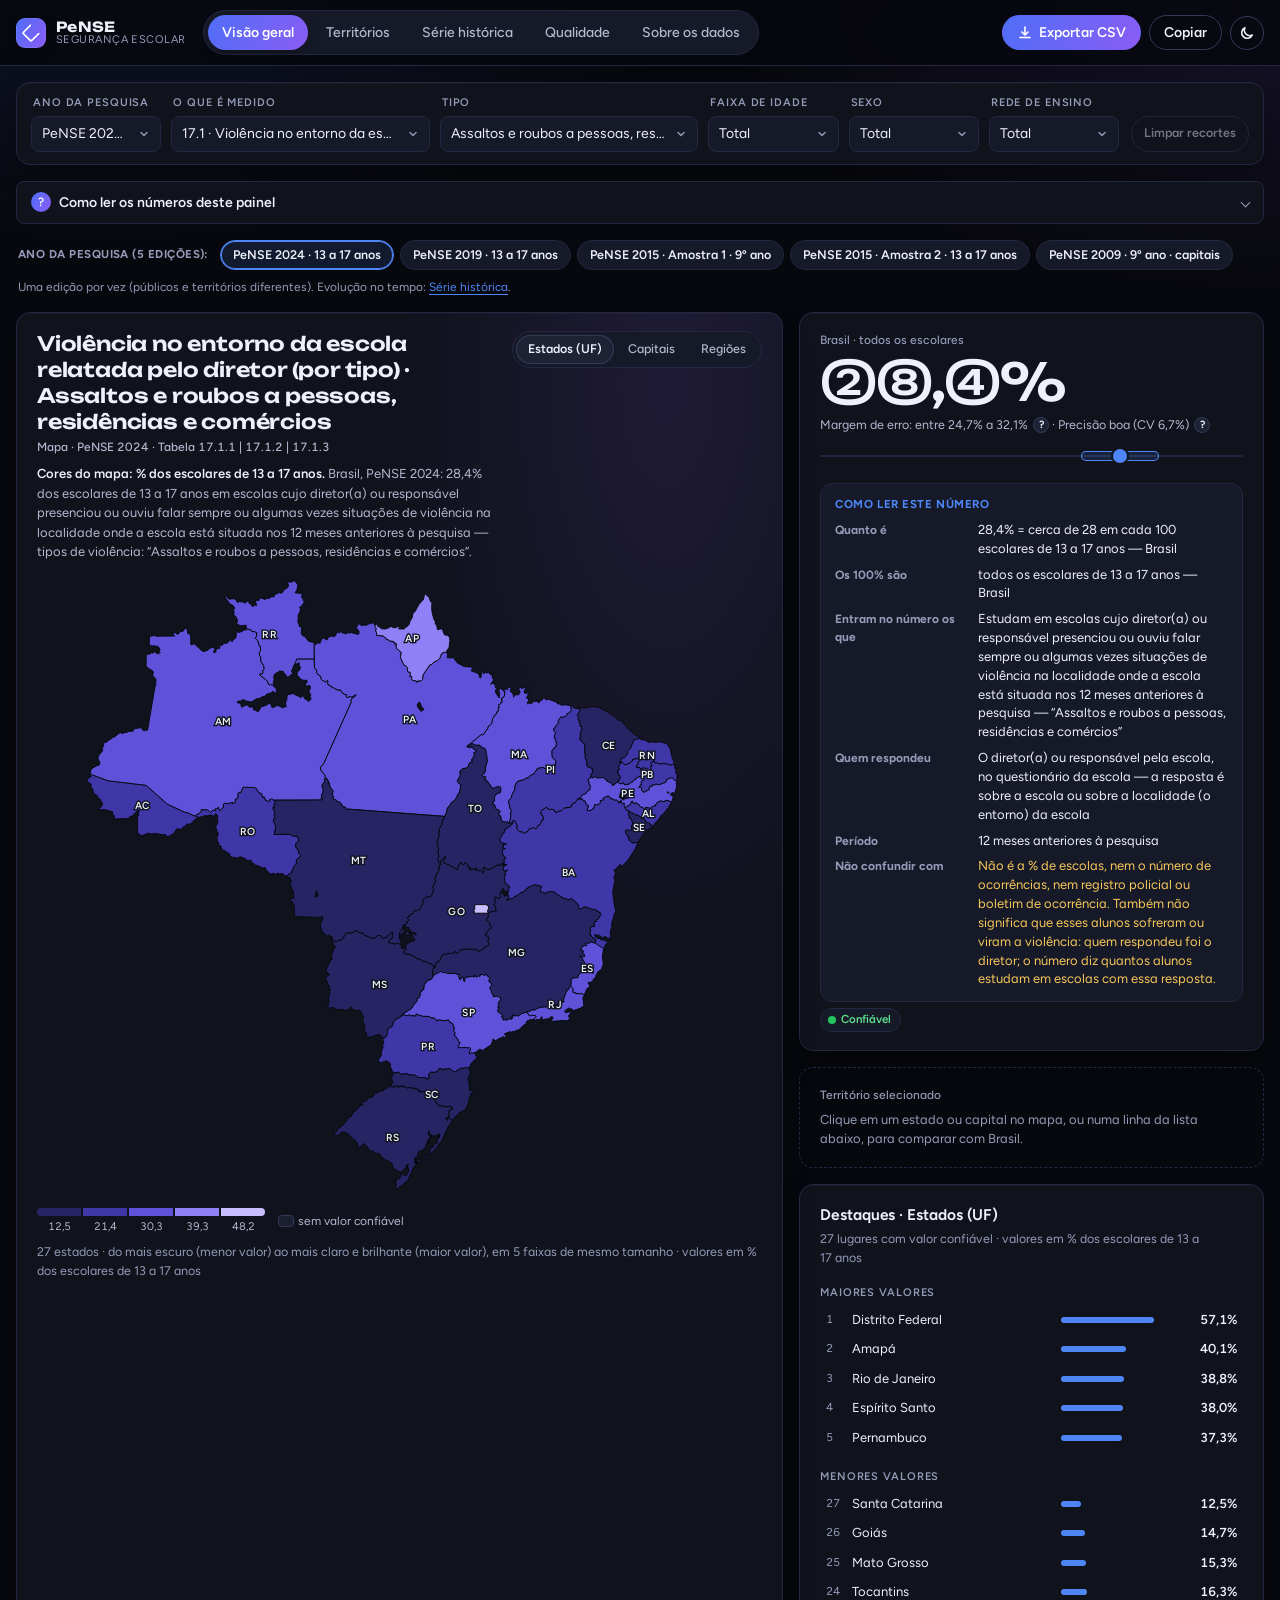
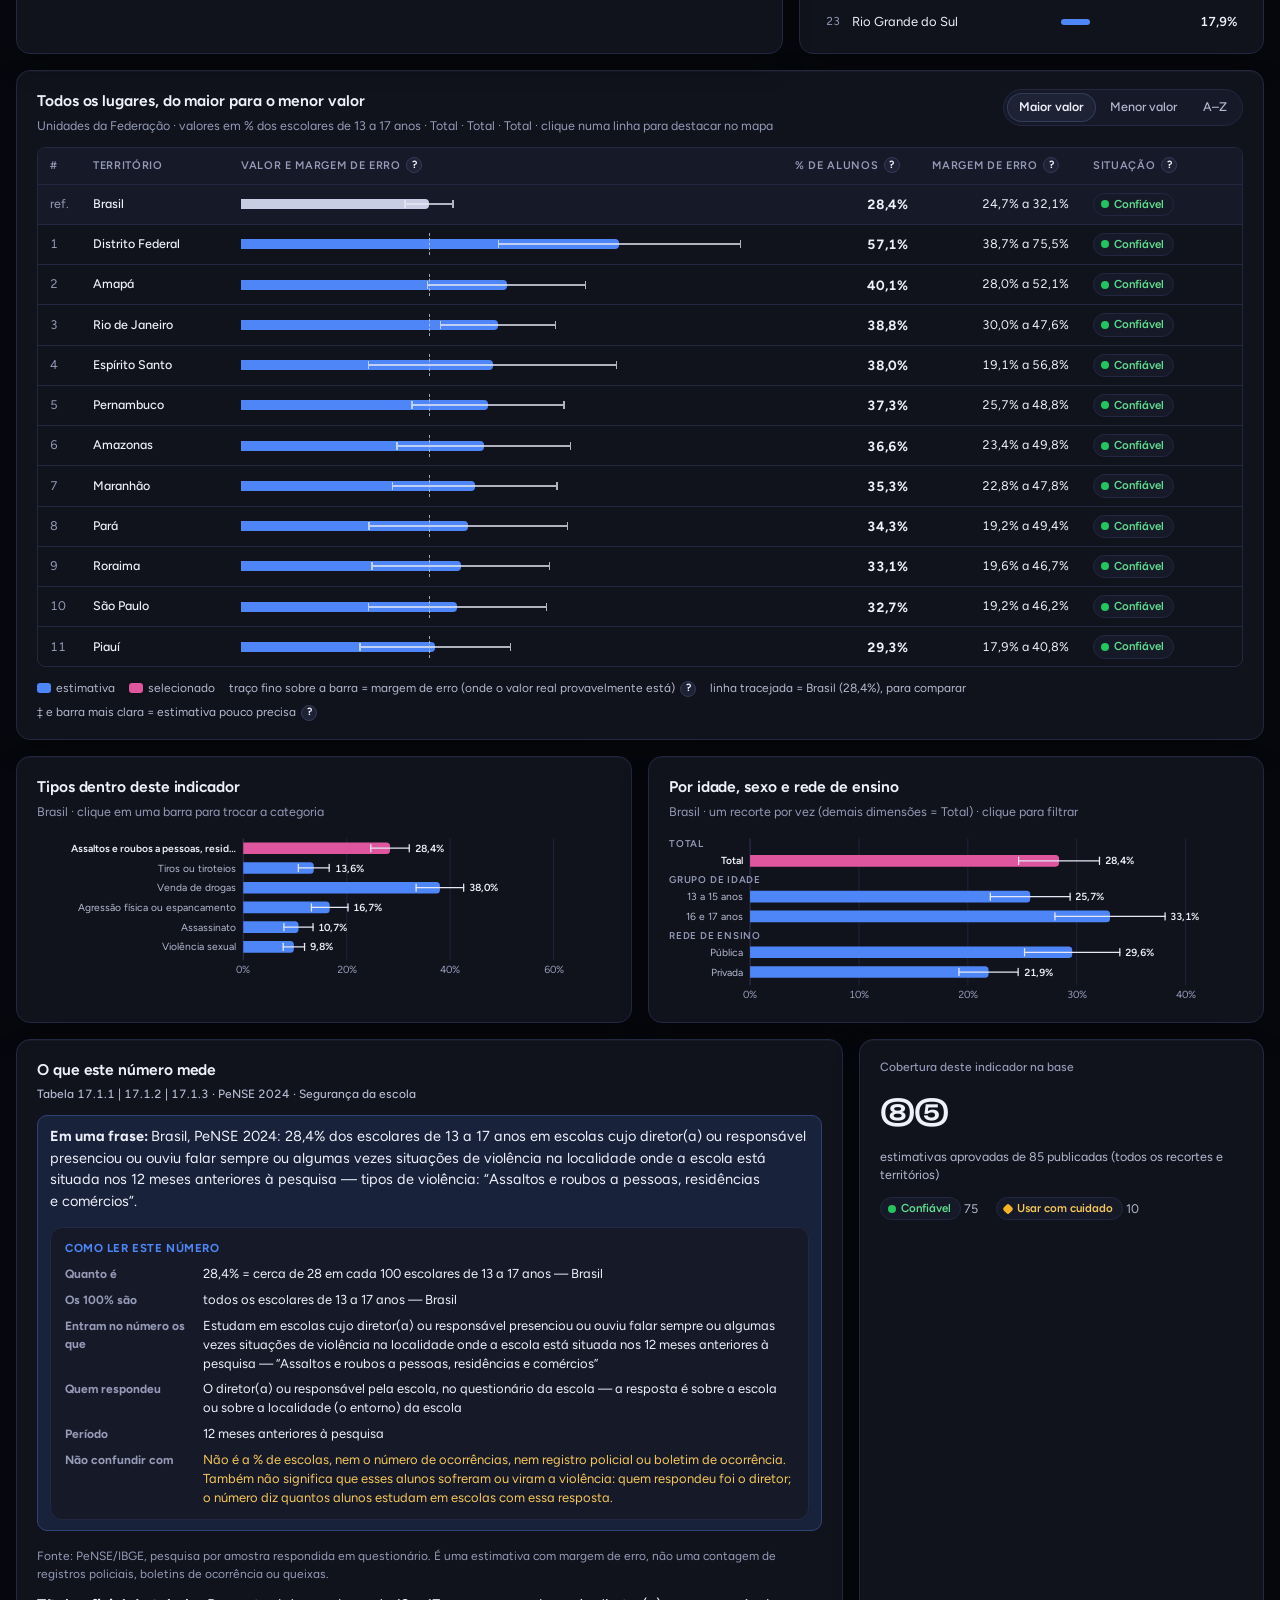
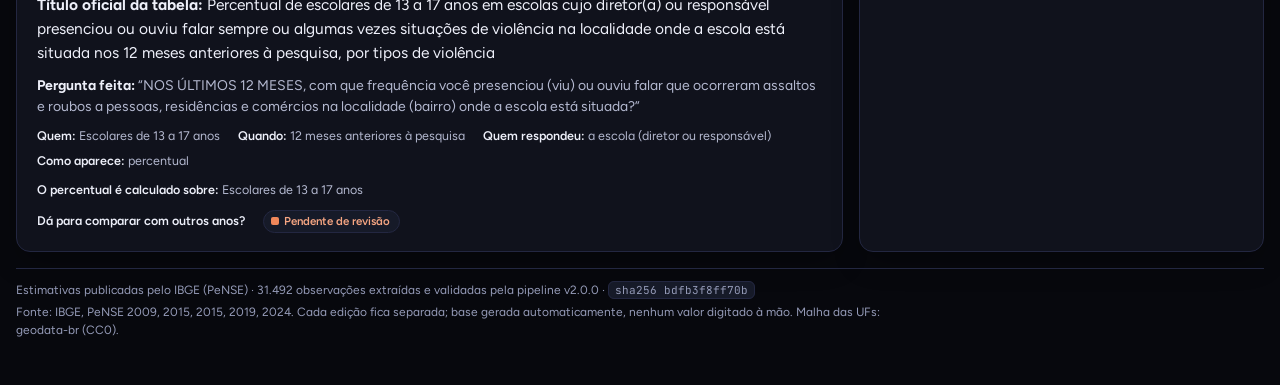
==== commit 865781e3: "Painel: organiza o front-end em módulos e refina o visual Código - app.js (1.471 linhas) dividido em" ====
--- a/dashboard/index.html
+++ b/dashboard/index.html
@@ -1,17 +1,25 @@
 <!doctype html>
-<html lang="pt-BR">
+<html lang="pt-BR" data-theme="dark">
 <head>
 <meta charset="utf-8">
 <meta name="viewport" content="width=device-width, initial-scale=1, viewport-fit=cover">
 <title>Painel PeNSE Segurança</title>
 <meta name="claude:viewport-fit-sides" content="cover">
 <meta name="description" content="Dashboard de indicadores de segurança da Pesquisa Nacional de Saúde do Escolar (PeNSE/IBGE), alimentado pela pipeline reprodutível do TCC.">
+<meta name="color-scheme" content="dark light">
+<meta name="theme-color" content="#07080d">
 <link rel="preconnect" href="https://fonts.googleapis.com">
 <link rel="preconnect" href="https://fonts.gstatic.com" crossorigin>
-<link rel="stylesheet" href="https://fonts.googleapis.com/css2?family=Unbounded:wght@500;700&family=Figtree:wght@400;500;600;700&family=JetBrains+Mono:wght@400;500&display=swap">
-<link rel="stylesheet" href="assets/app.css">
+<link rel="stylesheet" href="https://fonts.googleapis.com/css2?family=Unbounded:wght@500;600;700&family=Figtree:wght@400;500;600;700&family=JetBrains+Mono:wght@400;500&display=swap">
+<!-- estilos: a ordem importa (tokens → base → layout → componentes → gráficos → páginas) -->
+<link rel="stylesheet" href="assets/css/tokens.css">
+<link rel="stylesheet" href="assets/css/base.css">
+<link rel="stylesheet" href="assets/css/layout.css">
+<link rel="stylesheet" href="assets/css/components.css">
+<link rel="stylesheet" href="assets/css/charts.css">
+<link rel="stylesheet" href="assets/css/pages.css">
 </head>
-<body>
+<body class="is-loading">
 <a class="skip" href="#main">Pular para o conteúdo</a>
 
 <header class="topbar">
@@ -22,29 +30,38 @@
     </div>
     <nav class="tabs" aria-label="Páginas do painel">
       <div role="tablist">
-        <button role="tab" id="tab-overview" data-page="overview" aria-selected="true">Visão geral</button>
-        <button role="tab" id="tab-territory" data-page="territory" aria-selected="false">Territórios</button>
-        <button role="tab" id="tab-history" data-page="history" aria-selected="false">Série histórica</button>
-        <button role="tab" id="tab-quality" data-page="quality" aria-selected="false">Qualidade</button>
-        <button role="tab" id="tab-about" data-page="about" aria-selected="false">Sobre os dados</button>
+        <button role="tab" id="tab-overview" data-page="overview" aria-selected="true" aria-controls="page-overview">Visão geral</button>
+        <button role="tab" id="tab-territory" data-page="territory" aria-selected="false" aria-controls="page-territory" tabindex="-1">Territórios</button>
+        <button role="tab" id="tab-history" data-page="history" aria-selected="false" aria-controls="page-history" tabindex="-1">Série histórica</button>
+        <button role="tab" id="tab-quality" data-page="quality" aria-selected="false" aria-controls="page-quality" tabindex="-1">Qualidade</button>
+        <button role="tab" id="tab-about" data-page="about" aria-selected="false" aria-controls="page-about" tabindex="-1">Sobre os dados</button>
       </div>
     </nav>
     <div class="head-actions">
-      <button type="button" class="btn" id="btn-export">Exportar CSV</button>
+      <button type="button" class="btn" id="btn-export">
+        <svg class="ico" viewBox="0 0 16 16" aria-hidden="true"><path d="M8 2v8m0 0 3-3m-3 3L5 7M3 12.5h10"/></svg>Exportar CSV
+      </button>
       <button type="button" class="btn ghost" id="btn-copy">Copiar</button>
+      <button type="button" class="btn icon ghost" id="btn-theme" aria-label="Usar tema claro" aria-pressed="false">
+        <svg class="ico moon" viewBox="0 0 16 16" aria-hidden="true"><path d="M13.2 10.1A5.5 5.5 0 0 1 5.9 2.8a5.5 5.5 0 1 0 7.3 7.3Z"/></svg>
+        <svg class="ico sun" viewBox="0 0 16 16" aria-hidden="true"><circle cx="8" cy="8" r="2.8"/><path d="M8 1.5v1.6M8 12.9v1.6M1.5 8h1.6M12.9 8h1.6M3.4 3.4l1.1 1.1M11.5 11.5l1.1 1.1M3.4 12.6l1.1-1.1M11.5 4.5l1.1-1.1"/></svg>
+      </button>
     </div>
   </div>
 </header>
 
 <div class="shell">
-  <section class="slicers" aria-label="Filtros">
-    <div class="slicer"><label for="f-edition">Ano da pesquisa</label><select id="f-edition"></select></div>
-    <div class="slicer wide"><label for="f-indicator">O que é medido</label><select id="f-indicator"></select></div>
-    <div class="slicer wide"><label for="f-category">Tipo</label><select id="f-category"></select></div>
-    <div class="slicer" id="slicer-unit"><label for="f-unit">Mostrar como</label><select id="f-unit"></select></div>
-    <div class="slicer"><label for="f-age">Faixa de idade</label><select id="f-age"></select></div>
-    <div class="slicer"><label for="f-sex">Sexo</label><select id="f-sex"></select></div>
-    <div class="slicer"><label for="f-dep">Rede de ensino</label><select id="f-dep"></select></div>
+  <section class="filterbar" aria-label="Filtros">
+    <div class="slicers">
+      <div class="slicer"><label for="f-edition">Ano da pesquisa</label><select id="f-edition"></select></div>
+      <div class="slicer wide"><label for="f-indicator">O que é medido</label><select id="f-indicator"></select></div>
+      <div class="slicer wide"><label for="f-category">Tipo</label><select id="f-category"></select></div>
+      <div class="slicer" id="slicer-unit"><label for="f-unit">Mostrar como</label><select id="f-unit"></select></div>
+      <div class="slicer"><label for="f-age">Faixa de idade</label><select id="f-age"></select></div>
+      <div class="slicer"><label for="f-sex">Sexo</label><select id="f-sex"></select></div>
+      <div class="slicer"><label for="f-dep">Rede de ensino</label><select id="f-dep"></select></div>
+    </div>
+    <button type="button" class="btn ghost small" id="btn-reset" disabled title="Volta idade, sexo e rede de ensino para Total">Limpar recortes</button>
   </section>
   <details class="glossary">
     <summary>Como ler os números deste painel</summary>
@@ -57,10 +74,15 @@
       <div><dt>Pontos percentuais (p.p.)</dt><dd>Diferença entre dois percentuais: de 10% para 13% são <b>+3 p.p.</b></dd></div>
       <div><dt>Diferença significativa a 5%</dt><dd>O intervalo de confiança de 95% da diferença entre os dois anos não inclui o zero (teste a 5%) <b>e</b> o pesquisador registrou que os anos são comparáveis. Se não houvesse diferença real, uma diferença deste tamanho ou maior apareceria em menos de 5% das amostras possíveis; isso não é a chance de a mudança ser real, e um resultado significativo não é certeza absoluta. Significativa não quer dizer grande nem importante, não explica a causa e não elimina outras limitações. Abaixo do selo aparece o IC 95% da diferença, com casas decimais suficientes para mostrar o sinal dos limites. Sem a decisão aparece “significativa · aguarda decisão”. “Pode ser acaso” não significa que nada mudou.</dd></div>
       <div><dt>Situação do número</dt><dd><b>Confiável</b>: passou em todas as verificações. <b>Usar com cuidado</b>: passou, com uma observação. <b>Em revisão</b>: fora dos gráficos até ser conferido. <b>Sem valor publicado</b>: o IBGE publicou um símbolo.</dd></div>
-      <div><dt>Ano da pesquisa</dt><dd>O painel abre na edição mais recente (2024) e mostra <b>uma edição por vez</b>; troque na faixa “Edição exibida”. 2009 e 2015 (Amostra 1) entrevistaram o 9º ano; 2015 (Amostra 2), 2019 e 2024, alunos de 13 a 17 anos. Públicos diferentes não se comparam diretamente — a evolução no tempo fica na página “Série histórica”.</dd></div>
+      <div><dt>Ano da pesquisa</dt><dd>O painel abre na edição mais recente (2024) e mostra <b>uma edição por vez</b>; troque na faixa “Ano da pesquisa”, acima do mapa. 2009 e 2015 (Amostra 1) entrevistaram o 9º ano; 2015 (Amostra 2), 2019 e 2024, alunos de 13 a 17 anos. Públicos diferentes não se comparam diretamente — a evolução no tempo fica na página “Série histórica”.</dd></div>
     </dl>
   </details>
   <p class="notice" id="notice" role="status" aria-live="polite" hidden></p>
+
+  <div class="boot" id="boot" role="status" aria-live="polite">
+    <span class="boot-spin" aria-hidden="true"></span>
+    <p id="boot-msg">Carregando a base processada…</p>
+  </div>
 
   <main id="main" tabindex="-1">
     <!-- VISÃO GERAL: o mapa abre a página -->
@@ -70,8 +92,8 @@
         <article class="panel map-panel">
           <header class="panel-head">
             <div>
-              <p class="eyebrow" id="map-eyebrow">Mapa do Brasil</p>
               <h1 id="map-title">Segurança na escola e no entorno</h1>
+              <p class="meta" id="map-eyebrow">Mapa do Brasil</p>
               <p class="map-reading" id="map-reading"></p>
             </div>
             <div class="scope-switch" data-switch="map" role="radiogroup" aria-label="Recorte territorial do mapa"></div>
@@ -144,8 +166,8 @@
         <article class="panel span-12" id="micro-overview">
           <header class="panel-head">
             <div>
-              <p class="eyebrow">Série harmonizada · microdados 2015 · 2019 · 2024</p>
               <h2>Como os indicadores mudaram no Brasil</h2>
+              <p class="meta">Série harmonizada · microdados 2015 · 2019 · 2024</p>
               <p class="card-sub" id="micro-overview-sub">Escolares de 13 a 17 anos. Mesma pergunta e mesma regra de cálculo em todos os anos; clique numa linha para ver o detalhe.</p>
             </div>
           </header>
@@ -154,7 +176,7 @@
         </article>
         <article class="panel span-12" id="micro-detail">
           <header class="panel-head">
-            <div><p class="eyebrow" id="micro-eyebrow"></p><h2 id="micro-title"></h2><p class="card-sub" id="micro-question"></p><p class="map-reading" id="micro-reading"></p></div>
+            <div><h2 id="micro-title"></h2><p class="meta" id="micro-eyebrow"></p><p class="card-sub" id="micro-question"></p><p class="map-reading" id="micro-reading"></p></div>
           </header>
           <div class="micro-filters slicers">
             <div class="slicer wide"><label for="f-micro-indicator">Indicador</label><select id="f-micro-indicator"></select></div>
@@ -170,8 +192,8 @@
         <article class="panel span-12" id="official-series">
           <header class="panel-head">
             <div>
-              <p class="eyebrow">Série oficial do IBGE · 9º ano · municípios das capitais</p>
               <h2>2009 a 2019 publicados pelo IBGE, 2024 estendido com os microdados</h2>
+              <p class="meta">Série oficial do IBGE · 9º ano · municípios das capitais</p>
               <p class="card-sub" id="official-sub">Indicadores que o próprio IBGE publicou como comparáveis entre edições. O ponto de 2024 usa a mesma regra que reproduz a tabela oficial de 2019.</p>
             </div>
           </header>
@@ -251,6 +273,22 @@
 </div>
 <div class="tooltip" id="tooltip" role="tooltip" hidden></div>
 <textarea id="copy-buffer" class="sr-only" aria-hidden="true" tabindex="-1"></textarea>
-<script src="assets/app.js"></script>
+<!-- scripts: arquivos simples (sem bundler) que compartilham o escopo global; main.js inicia o painel.
+     scripts/build_dashboard.py junta todos, nesta ordem, num único bloco isolado. -->
+<script src="assets/js/config.js"></script>
+<script src="assets/js/format.js"></script>
+<script src="assets/js/dom.js"></script>
+<script src="assets/js/reading.js"></script>
+<script src="assets/js/data.js"></script>
+<script src="assets/js/charts.js"></script>
+<script src="assets/js/map.js"></script>
+<script src="assets/js/filters.js"></script>
+<script src="assets/js/pages/overview.js"></script>
+<script src="assets/js/pages/territory.js"></script>
+<script src="assets/js/pages/history.js"></script>
+<script src="assets/js/pages/quality.js"></script>
+<script src="assets/js/pages/about.js"></script>
+<script src="assets/js/export.js"></script>
+<script src="assets/js/main.js"></script>
 </body>
 </html>
--- a/dashboard/assets/css/tokens.css
+++ b/dashboard/assets/css/tokens.css
@@ -0,0 +1,86 @@
+/* Tokens de design do painel.
+   Tema: escuro é o padrão (escolha do projeto), mesmo com o sistema em modo claro; o claro só aparece
+   quando o visitante escolhe no botão do topo (data-theme="light", lembrado no navegador).
+   Identidade: preto azulado + azul e roxo (marca). Dados: azul = estimativa, magenta = selecionado
+   (par validado para daltonismo), rampa sequencial índigo no mapa. */
+:root {
+  /* superfícies e texto */
+  --bg: #07080d;
+  --bg-glow-1: rgba(79, 110, 247, 0.14);
+  --bg-glow-2: rgba(139, 92, 246, 0.12);
+  --card: #10121c;
+  --card-2: #161a28;
+  --card-3: #1d2235;
+  --ink: #eef0fa;
+  --ink-2: #b4b9d0;
+  --muted: #959bb8;
+  --line: #232741;
+  --axis: #343a5a;
+  --topbar: rgba(7, 8, 13, 0.82);
+
+  /* marca */
+  --brand-blue: #4f6ef7;
+  --brand-violet: #8b5cf6;
+  --brand-grad: linear-gradient(120deg, #4f6ef7 0%, #8b5cf6 100%);
+  --on-brand: #ffffff;
+
+  /* dados */
+  --accent: #4f86f7;           /* série 1 — estimativa */
+  --accent-soft: rgba(79, 134, 247, 0.14);
+  --select: #e0569e;           /* série 2 — selecionado */
+  --select-soft: rgba(224, 86, 158, 0.14);
+  --reference: #c9cde3;        /* Brasil / agregado de referência */
+  --whisker: #e6e8f5;
+  --nodata: #1a1e2e;
+  --map-stroke: #07080d;
+  --seq-1: #272463; --seq-2: #3f37a8; --seq-3: #5f52d9; --seq-4: #8f80f5; --seq-5: #c8bdff;
+
+  /* estados (forma + texto nos chips, nunca só cor) */
+  --good: #22c55e; --warning: #f5b324; --serious: #f0875a; --critical: #ef4f4f;
+  --good-ink: #5ee08e; --warning-ink: #f7c75a; --serious-ink: #f5a582; --critical-ink: #ff8585;
+  --focus: #8fa6ff;
+
+  /* profundidade */
+  --shadow: 0 1px 0 rgba(255, 255, 255, 0.03) inset, 0 12px 32px -8px rgba(0, 0, 0, 0.45);
+  --shadow-pop: 0 14px 34px -6px rgba(0, 0, 0, 0.5);
+  --shadow-brand: 0 6px 16px -6px rgba(0, 0, 0, 0.55);
+
+  /* tipografia */
+  --font-display: "Unbounded", "Figtree", system-ui, sans-serif;
+  --font-ui: "Figtree", system-ui, -apple-system, "Segoe UI", Roboto, sans-serif;
+  --font-mono: "JetBrains Mono", ui-monospace, "SFMono-Regular", Menlo, Consolas, monospace;
+  --fs-xs: 11px; --fs-sm: 12.5px; --fs-md: 14px; --fs-lg: 15.5px;
+
+  /* espaço e forma */
+  --gap: 16px;
+  --r: 14px;
+  --r-sm: 8px;
+  --control-h: 36px;
+
+  /* movimento: saída exponencial, curta; desligado com prefers-reduced-motion */
+  --ease-out: cubic-bezier(0.16, 1, 0.3, 1);
+  --dur-fast: 140ms;
+  --dur: 240ms;
+  --dur-slow: 560ms;
+
+  color-scheme: dark;
+}
+
+:root[data-theme="light"] {
+  --bg: #f3f4fb; --bg-glow-1: rgba(79, 110, 247, 0.09); --bg-glow-2: rgba(139, 92, 246, 0.08);
+  --card: #ffffff; --card-2: #f5f6fc; --card-3: #eceefa;
+  --ink: #0d1024; --ink-2: #44496a; --muted: #62678a;
+  --line: #e1e4f2; --axis: #c6cae0; --topbar: rgba(255, 255, 255, 0.85);
+  --brand-blue: #3b5bdb; --brand-violet: #7c3aed;
+  --brand-grad: linear-gradient(120deg, #3b5bdb 0%, #7c3aed 100%);
+  --accent: #2a6fdb; --accent-soft: rgba(42, 111, 219, 0.10);
+  --select: #c8357f; --select-soft: rgba(200, 53, 127, 0.10);
+  --reference: #3a3f5c; --whisker: #1b1f36; --nodata: #e6e8f3; --map-stroke: #ffffff;
+  --seq-1: #e4dfff; --seq-2: #bdb2fa; --seq-3: #9584ee; --seq-4: #6a54d6; --seq-5: #3f2da3;
+  --good-ink: #157a3a; --warning-ink: #8a5a00; --serious-ink: #a8431a; --critical-ink: #b42323;
+  --focus: #3b5bdb;
+  --shadow: 0 1px 2px rgba(13, 16, 36, 0.05), 0 8px 24px -6px rgba(13, 16, 36, 0.08);
+  --shadow-pop: 0 14px 34px -8px rgba(13, 16, 36, 0.18);
+  --shadow-brand: 0 6px 16px -4px rgba(59, 91, 219, 0.35);
+  color-scheme: light;
+}
--- a/dashboard/assets/css/base.css
+++ b/dashboard/assets/css/base.css
@@ -0,0 +1,45 @@
+/* Base: reset, superfícies do navegador (seleção, rolagem, foco) e acessibilidade. */
+*, *::before, *::after { box-sizing: border-box; }
+[hidden] { display: none !important; }
+
+html { -webkit-text-size-adjust: 100%; scrollbar-color: var(--axis) transparent; }
+body {
+  margin: 0; color: var(--ink); font: var(--fs-md)/1.5 var(--font-ui);
+  font-feature-settings: "ss01";
+  background:
+    radial-gradient(900px 480px at 8% -10%, var(--bg-glow-1), transparent 70%),
+    radial-gradient(800px 420px at 100% 0%, var(--bg-glow-2), transparent 70%),
+    var(--bg);
+  background-attachment: fixed;
+  accent-color: var(--brand-violet);
+  caret-color: var(--brand-violet);
+  transition: background-color var(--dur) var(--ease-out), color var(--dur) var(--ease-out);
+}
+/* faixa sob o entalhe (iPhone) com a mesma cor da barra superior */
+body::before { content: ""; position: fixed; inset: 0 0 auto; height: env(safe-area-inset-top, 0px); z-index: 25; background: var(--topbar); }
+
+::selection { background: color-mix(in srgb, var(--brand-violet) 38%, transparent); color: var(--ink); }
+::-webkit-scrollbar { width: 10px; height: 10px; }
+::-webkit-scrollbar-track { background: transparent; }
+::-webkit-scrollbar-thumb { background: var(--axis); border-radius: 999px; border: 2px solid var(--card); }
+::-webkit-scrollbar-thumb:hover { background: var(--muted); }
+
+h1, h2, h3 { margin: 0; text-wrap: balance; }
+p { text-wrap: pretty; }
+button, select, input { font: inherit; color: inherit; }
+a { color: var(--accent); text-underline-offset: 3px; }
+code { font-family: var(--font-mono); }
+:focus-visible { outline: 2px solid var(--focus); outline-offset: 2px; border-radius: 4px; }
+
+.sr-only { position: absolute; width: 1px; height: 1px; overflow: hidden; clip: rect(0 0 0 0); white-space: nowrap; }
+.skip { position: absolute; left: -999px; top: 8px; z-index: 40; background: var(--card); padding: 8px 12px; border-radius: var(--r-sm); }
+.skip:focus { left: 16px; }
+
+@media (prefers-reduced-motion: reduce) {
+  *, *::before, *::after { transition: none !important; animation: none !important; scroll-behavior: auto !important; }
+}
+@media (forced-colors: active) {
+  .chart .bar, .rbar .fill, .mini .bar { fill: CanvasText; background: CanvasText; }
+  .chart .bar.sel, tr.sel .rbar .fill, .mini .bar.sel { fill: Highlight; background: Highlight; }
+  .tabs button[aria-selected="true"], .btn { forced-color-adjust: none; background: Highlight; color: HighlightText; }
+}
--- a/dashboard/assets/css/layout.css
+++ b/dashboard/assets/css/layout.css
@@ -0,0 +1,64 @@
+/* Layout: barra superior fixa com as páginas, casca centralizada, grade de 12 colunas e, na Visão
+   geral, o mapa do Brasil como peça principal ao lado dos números-chave. */
+
+/* barra superior */
+.topbar { position: sticky; top: env(safe-area-inset-top, 0px); z-index: 20; background: var(--topbar);
+  backdrop-filter: blur(14px) saturate(1.2); -webkit-backdrop-filter: blur(14px) saturate(1.2); border-bottom: 1px solid var(--line); }
+.topbar-in { max-width: 1440px; margin: 0 auto; display: flex; align-items: center; gap: 18px; padding-block: 10px;
+  padding-left: max(16px, env(safe-area-inset-left, 0px)); padding-right: max(16px, env(safe-area-inset-right, 0px)); }
+.brand { display: flex; align-items: center; gap: 10px; flex: none; }
+.brand-mark { width: 30px; height: 30px; border-radius: 9px; background: var(--brand-grad); position: relative;
+  box-shadow: 0 0 0 1px rgba(255, 255, 255, 0.08) inset, var(--shadow-brand); }
+.brand-mark::after { content: ""; position: absolute; inset: 8px; border-radius: 3px; border: 2px solid rgba(255, 255, 255, 0.92);
+  border-right-color: transparent; transform: rotate(-45deg); }
+.brand-text { display: flex; flex-direction: column; line-height: 1.1; }
+.brand-text b { font-family: var(--font-display); font-size: 14px; font-weight: 700; letter-spacing: .02em; }
+.brand-text span { font-size: var(--fs-xs); color: var(--muted); letter-spacing: .04em; text-transform: uppercase; }
+.head-actions { display: flex; align-items: center; gap: 8px; flex: none; }
+
+/* casca */
+.shell { max-width: 1440px; margin: 0 auto; display: flex; flex-direction: column; gap: var(--gap); padding-block: 16px 40px;
+  padding-left: max(16px, env(safe-area-inset-left, 0px)); padding-right: max(16px, env(safe-area-inset-right, 0px)); }
+main { outline: none; }
+.page { display: flex; flex-direction: column; gap: var(--gap); }
+/* troca de página: o conteúdo já visível desliza alguns pixels, sem esconder nada */
+.page:not([hidden]) { animation: page-in var(--dur) var(--ease-out); }
+@keyframes page-in { from { opacity: .4; transform: translateY(6px); } }
+
+.grid { display: grid; grid-template-columns: repeat(12, minmax(0, 1fr)); gap: var(--gap); }
+.span-12 { grid-column: span 12; } .span-8 { grid-column: span 8; } .span-6 { grid-column: span 6; } .span-4 { grid-column: span 4; }
+
+/* herói: mapa + números */
+.hero { display: grid; grid-template-columns: minmax(0, 1.65fr) minmax(300px, 1fr); gap: var(--gap); align-items: stretch; }
+.hero-side { display: flex; flex-direction: column; gap: var(--gap); min-width: 0; }
+
+/* carregamento da base (o pacote tem alguns MB) */
+body.is-loading main, body.is-loading .foot { visibility: hidden; }
+.boot { display: flex; align-items: center; gap: 12px; padding: 18px 20px; border: 1px solid var(--line); border-radius: var(--r);
+  background: var(--card); color: var(--ink-2); }
+.boot p { margin: 0; }
+.boot-spin { width: 18px; height: 18px; flex: none; border-radius: 50%; border: 2px solid var(--line); border-top-color: var(--brand-violet);
+  animation: spin 800ms linear infinite; }
+.boot.failed { border-color: color-mix(in srgb, var(--critical) 45%, var(--line)); color: var(--ink); }
+.boot.failed .boot-spin { animation: none; border-color: var(--critical); }
+@keyframes spin { to { transform: rotate(360deg); } }
+
+/* rodapé */
+.foot { display: flex; flex-direction: column; gap: 4px; color: var(--muted); font-size: 12px; padding-top: 12px; border-top: 1px solid var(--line); }
+.foot p { margin: 0; max-width: 110ch; }
+.foot code { font-size: 11px; padding: 1px 6px; border-radius: 6px; background: var(--card-2); border: 1px solid var(--line); }
+
+@media (max-width: 1180px) {
+  .head-actions #btn-copy { display: none; }
+  .span-8, .span-4 { grid-column: span 12; }
+}
+@media (max-width: 980px) {
+  .hero { grid-template-columns: minmax(0, 1fr); }
+  .hero-side { display: grid; grid-template-columns: repeat(auto-fit, minmax(260px, 1fr)); align-items: start; }
+}
+@media (max-width: 760px) {
+  .topbar-in { flex-wrap: wrap; gap: 10px; }
+  .tabs { order: 3; flex-basis: 100%; }
+  .head-actions { margin-left: auto; }
+  .span-6 { grid-column: span 12; }
+}
--- a/dashboard/assets/css/components.css
+++ b/dashboard/assets/css/components.css
@@ -0,0 +1,171 @@
+/* Componentes reutilizados em todas as páginas: abas, botões, filtros, painéis, seletores
+   segmentados, chips, legendas, tabelas, tooltip, ajuda “?” e glossário. */
+
+/* abas */
+.tabs { flex: 1 1 auto; min-width: 0; overflow-x: auto; scrollbar-width: none; }
+.tabs::-webkit-scrollbar { display: none; }
+.tabs [role=tablist] { display: flex; gap: 4px; padding: 4px; background: var(--card-2); border: 1px solid var(--line);
+  border-radius: 999px; width: max-content; }
+.tabs button { border: 0; background: none; color: var(--ink-2); padding: 7px 14px; border-radius: 999px; cursor: pointer;
+  white-space: nowrap; font-weight: 500; transition: background-color var(--dur-fast), color var(--dur-fast), box-shadow var(--dur); }
+.tabs button:hover { color: var(--ink); background: var(--card-3); }
+.tabs button[aria-selected="true"] { color: var(--on-brand); background: var(--brand-grad); font-weight: 600; box-shadow: var(--shadow-brand); }
+
+/* botões */
+.btn { display: inline-flex; align-items: center; justify-content: center; gap: 6px; min-height: 34px; border: 1px solid transparent;
+  background: var(--brand-grad); color: var(--on-brand); border-radius: 999px; padding: 6px 14px; cursor: pointer; font-weight: 600;
+  white-space: nowrap; text-decoration: none; transition: filter var(--dur-fast), background-color var(--dur-fast), border-color var(--dur-fast), transform var(--dur-fast) var(--ease-out); }
+.btn:hover { filter: brightness(1.08); }
+.btn:active { transform: translateY(1px); }
+.btn.ghost { background: transparent; color: var(--ink); border-color: var(--axis); }
+.btn.ghost:hover { filter: none; background: var(--card-3); }
+.btn.small { min-height: 30px; padding: 4px 12px; font-size: var(--fs-sm); }
+.btn:disabled { opacity: .45; cursor: default; filter: none; transform: none; background: transparent; }
+.btn.icon { width: 34px; padding: 0; }
+.ico { width: 16px; height: 16px; flex: none; fill: none; stroke: currentColor; stroke-width: 1.6; stroke-linecap: round; stroke-linejoin: round; }
+#btn-theme .sun { display: none; }
+[data-theme="light"] #btn-theme .sun { display: block; }
+[data-theme="light"] #btn-theme .moon { display: none; }
+
+/* barra de filtros */
+.filterbar { display: flex; align-items: flex-end; gap: 12px; padding: 12px 14px; background: var(--card); border: 1px solid var(--line);
+  border-radius: var(--r); box-shadow: var(--shadow); }
+.filterbar .slicers { flex: 1 1 auto; min-width: 0; }
+.filterbar #btn-reset { flex: none; min-height: var(--control-h); }
+.slicers { display: flex; flex-wrap: wrap; gap: 10px; }
+.slicer { display: flex; flex-direction: column; gap: 4px; min-width: 110px; flex: 1 1 110px; }
+.slicer.wide { flex: 2.4 1 210px; }
+.slicer label { font-size: 11px; font-weight: 600; text-transform: uppercase; letter-spacing: .08em; color: var(--muted); padding-left: 2px; }
+.slicer select { appearance: none; -webkit-appearance: none; width: 100%; min-width: 0; height: var(--control-h); border: 1px solid var(--line);
+  border-radius: var(--r-sm); background: var(--card-2) no-repeat right 10px center / 12px 12px; padding: 0 30px 0 10px;
+  background-image: url("data:image/svg+xml,%3Csvg xmlns='http://www.w3.org/2000/svg' viewBox='0 0 12 12'%3E%3Cpath d='M3 4.5 6 7.5l3-3' fill='none' stroke='%238b91ad' stroke-width='1.6' stroke-linecap='round' stroke-linejoin='round'/%3E%3C/svg%3E");
+  text-overflow: ellipsis; white-space: nowrap; cursor: pointer; transition: border-color var(--dur-fast), background-color var(--dur-fast); }
+.slicer select:hover { border-color: var(--axis); }
+.slicer select:focus-visible { border-color: var(--focus); outline-offset: 1px; }
+.slicer select:disabled { opacity: .55; cursor: default; }
+.slicer option { background: var(--card); color: var(--ink); }
+
+/* avisos */
+.notice { margin: 0; padding: 10px 14px; border-radius: var(--r-sm); background: var(--accent-soft); border: 1px solid color-mix(in srgb, var(--accent) 35%, var(--line)); font-size: 13px; }
+
+/* painéis */
+.panel { background: var(--card); border: 1px solid var(--line); border-radius: var(--r); padding: 18px 20px; box-shadow: var(--shadow);
+  min-width: 0; display: flex; flex-direction: column; gap: 12px; }
+.panel-head { display: flex; flex-wrap: wrap; justify-content: space-between; align-items: flex-start; gap: 10px 16px; }
+.panel-head > div:first-child { min-width: 0; flex: 1 1 260px; display: flex; flex-direction: column; gap: 4px; }
+.panel-head h2 { font-size: var(--fs-lg); font-weight: 650; letter-spacing: -.005em; }
+.card-sub { margin: 0; color: var(--muted); font-size: var(--fs-sm); }
+.meta { margin: 0; font-size: 12px; font-weight: 500; color: var(--ink-2); font-variant-numeric: tabular-nums; }
+.label { font-size: 12px; color: var(--muted); font-weight: 500; }
+.detail { font-size: var(--fs-sm); color: var(--ink-2); }
+.big { font-family: var(--font-display); font-size: 32px; font-weight: 600; letter-spacing: -.02em; font-variant-numeric: tabular-nums; }
+.empty { margin: 0; padding: 18px; border: 1px dashed var(--axis); border-radius: var(--r-sm); color: var(--ink-2); line-height: 1.55; }
+.empty strong { color: var(--ink); }
+.empty ul { margin: 8px 0 0; padding-left: 18px; }
+
+/* seletores segmentados */
+.scope-switch, .sort-switch { display: flex; gap: 2px; padding: 3px; border: 1px solid var(--line); border-radius: 999px;
+  background: var(--card-2); flex-wrap: wrap; }
+.seg { border: 0; background: none; color: var(--ink-2); padding: 5px 12px; border-radius: 999px; cursor: pointer; font-size: var(--fs-sm);
+  font-weight: 500; white-space: nowrap; transition: background-color var(--dur-fast), color var(--dur-fast); }
+.seg:hover:not(:disabled) { color: var(--ink); background: var(--card-3); }
+.seg[aria-checked="true"], .seg[aria-pressed="true"] { background: var(--card-3); color: var(--ink); font-weight: 600;
+  box-shadow: 0 0 0 1px var(--axis) inset; }
+.seg:disabled { opacity: .4; cursor: not-allowed; text-decoration: line-through; }
+
+/* chips (forma + texto, nunca só cor) */
+.chip { display: inline-flex; align-items: center; gap: 5px; font-size: 11.5px; font-weight: 600; padding: 2px 9px 2px 7px;
+  border-radius: 999px; border: 1px solid var(--line); background: var(--card-2); white-space: nowrap; }
+.chip::before { content: ""; width: 8px; height: 8px; border-radius: 2px; background: var(--muted); }
+.chip.good { color: var(--good-ink); } .chip.good::before { background: var(--good); border-radius: 50%; }
+.chip.warning { color: var(--warning-ink); } .chip.warning::before { background: var(--warning); transform: rotate(45deg); }
+.chip.serious { color: var(--serious-ink); } .chip.serious::before { background: var(--serious); }
+.chip.critical { color: var(--critical-ink); } .chip.critical::before { background: var(--critical); clip-path: polygon(50% 0, 100% 100%, 0 100%); border-radius: 0; }
+.chip.neutral { color: var(--ink-2); }
+
+/* origem do dado */
+.origin { display: inline-flex; align-items: center; align-self: flex-start; gap: 6px; font-size: 11.5px; font-weight: 600; padding: 3px 9px; border-radius: 999px;
+  border: 1px dashed var(--brand-violet); color: var(--ink); background: color-mix(in srgb, var(--brand-violet) 10%, transparent); }
+.origin.pub { border-style: solid; border-color: var(--accent); background: var(--accent-soft); }
+
+/* legendas */
+.legend { display: flex; flex-wrap: wrap; align-items: center; gap: 6px 14px; font-size: 12px; color: var(--ink-2); }
+.legend .sw { display: inline-block; width: 14px; height: 10px; border-radius: 3px; vertical-align: -1px; margin-right: 5px; }
+.legend .ramp { display: flex; gap: 2px; }
+.legend .ramp span { display: flex; flex-direction: column; align-items: center; gap: 3px; font-variant-numeric: tabular-nums; font-size: 11px; }
+.legend .ramp i { width: 44px; height: 8px; display: block; }
+.legend .ramp span:first-child i { border-radius: 4px 0 0 4px; } .legend .ramp span:last-child i { border-radius: 0 4px 4px 0; }
+
+/* tabelas */
+.table-wrap { overflow: auto; border: 1px solid var(--line); border-radius: var(--r-sm); max-height: 520px; overscroll-behavior: contain; }
+table.data { width: 100%; border-collapse: collapse; font-size: var(--fs-sm); }
+table.data th { position: sticky; top: 0; z-index: 1; background: var(--card-2); text-align: left; font-weight: 600; color: var(--muted);
+  font-size: var(--fs-xs); text-transform: uppercase; letter-spacing: .06em; padding: 9px 12px; border-bottom: 1px solid var(--line); white-space: nowrap; }
+table.data td { padding: 8px 12px; border-bottom: 1px solid var(--line); vertical-align: top; transition: background-color var(--dur-fast); }
+table.data tbody tr:last-child td { border-bottom: 0; }
+table.data td.num { text-align: right; font-variant-numeric: tabular-nums; white-space: nowrap; }
+table.data td.strong { font-weight: 700; font-size: 13.5px; }
+table.data td.mono, .mono { font-family: var(--font-mono); font-size: 11.5px; color: var(--ink-2); }
+table.data td.wrap { min-width: 260px; }
+table.data tr.clickable { cursor: pointer; }
+table.data tr.clickable:hover td { background: var(--accent-soft); }
+table.data tr.clickable:focus-visible { outline-offset: -2px; }
+table.data tr.sel td { background: var(--select-soft); }
+table.data tr.is-ref td { background: var(--card-2); }
+
+/* tooltip */
+.tooltip { position: fixed; z-index: 50; pointer-events: none; background: var(--card-2); color: var(--ink); border: 1px solid var(--axis);
+  border-radius: var(--r-sm); padding: 9px 11px; box-shadow: var(--shadow-pop); font-size: 12px; max-width: 300px;
+  animation: tip-in var(--dur-fast) var(--ease-out); }
+@keyframes tip-in { from { opacity: 0; transform: translateY(2px); } }
+.tooltip .tt-value { font-size: 18px; font-weight: 700; font-variant-numeric: tabular-nums; }
+.tooltip .tt-name { color: var(--ink-2); font-weight: 600; }
+.tooltip .tt-meta { color: var(--muted); margin-top: 2px; }
+.tooltip .tt-help { line-height: 1.5; color: var(--ink); font-size: var(--fs-sm); }
+.tt-reading { font-size: 12px; line-height: 1.4; margin: 4px 0; color: var(--ink); }
+
+/* ajuda “?” */
+.help { display: inline-grid; place-items: center; width: 16px; height: 16px; border-radius: 50%; font: 700 10.5px/1 var(--font-ui);
+  color: var(--ink); background: var(--card-3); border: 1px solid var(--axis); cursor: help; vertical-align: 1px; margin-left: 2px;
+  text-transform: none; letter-spacing: 0; transition: background-color var(--dur-fast), border-color var(--dur-fast), color var(--dur-fast); }
+.help:hover, .help:focus-visible { background: var(--brand-violet); border-color: var(--brand-violet); color: var(--on-brand); }
+
+/* glossário */
+.glossary { border: 1px solid var(--line); border-radius: var(--r-sm); background: var(--card); }
+.glossary summary { cursor: pointer; padding: 10px 14px; font-weight: 600; color: var(--ink); list-style: none; display: flex; gap: 8px; align-items: center;
+  border-radius: var(--r-sm); }
+.glossary summary::before { content: "?"; display: inline-grid; place-items: center; width: 20px; height: 20px; border-radius: 50%;
+  background: var(--brand-grad); color: var(--on-brand); font-size: 12px; }
+.glossary summary::after { content: ""; width: 7px; height: 7px; margin-left: auto; border: solid var(--muted); border-width: 0 1.6px 1.6px 0;
+  transform: rotate(45deg); transition: transform var(--dur) var(--ease-out); }
+.glossary[open] summary::after { transform: rotate(-135deg); }
+.glossary summary:hover { background: var(--card-2); }
+.glossary summary::-webkit-details-marker { display: none; }
+.glossary[open] summary { border-bottom: 1px solid var(--line); border-radius: var(--r-sm) var(--r-sm) 0 0; }
+.glossary dl { margin: 0; padding: 12px 14px 14px; display: grid; grid-template-columns: repeat(auto-fit, minmax(260px, 1fr)); gap: 12px 20px; }
+.glossary dt, .level-list dt { font-weight: 700; color: var(--ink); margin-bottom: 2px; }
+.glossary dd, .level-list dd { margin: 0; color: var(--ink-2); font-size: 13px; line-height: 1.5; }
+
+/* “Como ler”: frase com o valor e ficha do número */
+.linkish { background: none; border: 0; padding: 0; color: var(--accent); font: inherit; text-decoration: underline; text-underline-offset: 3px; cursor: pointer; }
+.reading { display: grid; gap: 4px; margin: 2px 0 6px; padding: 10px 12px; border-radius: 10px; background: var(--accent-soft);
+  border: 1px solid color-mix(in srgb, var(--accent) 28%, var(--line)); font-size: 13.5px; line-height: 1.5; }
+.reading p { margin: 0; }
+.reading .reading-main { font-size: 14.5px; color: var(--ink); }
+.number-card { margin-top: 10px; border: 1px solid var(--line); border-radius: 12px; padding: 12px 14px; background: var(--card-2); }
+.number-card h3 { margin: 0 0 8px; font-size: 11.5px; font-weight: 700; letter-spacing: .05em; text-transform: uppercase; color: var(--accent); }
+.number-card .nc-list { margin: 0; display: grid; gap: 7px; }
+.number-card .nc-row { display: grid; grid-template-columns: 9.5em 1fr; gap: 10px; }
+.number-card dt { font-size: 12px; font-weight: 700; color: var(--muted); }
+.number-card dd { margin: 0; font-size: 13px; line-height: 1.45; color: var(--ink); }
+.number-card .nc-row.warn dd { color: var(--warning-ink); }
+
+@media (max-width: 760px) {
+  .filterbar { flex-direction: column; align-items: stretch; }
+  .filterbar #btn-reset { align-self: flex-end; }
+  .slicer, .slicer.wide { flex-basis: 140px; }
+  .panel { padding: 14px; }
+}
+@media (max-width: 560px) {
+  .number-card .nc-row { grid-template-columns: 1fr; gap: 2px; }
+}
--- a/dashboard/assets/css/charts.css
+++ b/dashboard/assets/css/charts.css
@@ -0,0 +1,133 @@
+/* Visualizações: mapa, números-chave, barras com margem de erro, ranking em tabela e gráficos SVG. */
+
+/* mapa */
+.map-panel { position: relative; overflow: hidden; }
+.map-panel::before { content: ""; position: absolute; inset: -40% -20% auto auto; width: 70%; height: 90%; pointer-events: none;
+  background: radial-gradient(closest-side, var(--bg-glow-2), transparent); }
+.map-panel > * { position: relative; }
+.map-panel h1 { font-family: var(--font-display); font-weight: 600; font-size: clamp(17px, 1.55vw, 21px); line-height: 1.3;
+  letter-spacing: -.01em; max-width: 46ch; }
+.map-reading { margin: 4px 0 0; font-size: 13px; line-height: 1.5; color: var(--ink-2); max-width: 72ch; }
+.map-reading .unit-label { font-weight: 600; color: var(--ink); }
+.map-wrap { width: 100%; max-width: 640px; align-self: center; }
+.map-wrap svg { display: block; width: 100%; height: auto; overflow: visible; }
+.map-wrap path { stroke: var(--map-stroke); stroke-width: .8; cursor: pointer; transition: filter var(--dur-fast), fill var(--dur) var(--ease-out); }
+.map-wrap .q1 { fill: var(--seq-1); } .map-wrap .q2 { fill: var(--seq-2); } .map-wrap .q3 { fill: var(--seq-3); }
+.map-wrap .q4 { fill: var(--seq-4); } .map-wrap .q5 { fill: var(--seq-5); } .map-wrap .nd { fill: var(--nodata); }
+.map-wrap path.base { fill: var(--nodata); cursor: default; }
+.map-wrap path:not(.base):hover { filter: brightness(1.18); }
+.map-wrap path.sel, .map-wrap circle.sel { stroke: var(--select); stroke-width: 2.6; }
+.map-wrap circle { stroke: var(--card); stroke-width: 2; cursor: pointer; transition: r var(--dur) var(--ease-out); }
+.map-wrap circle:hover { stroke: var(--ink); }
+.map-wrap .uf-label { font: 600 9px var(--font-ui); fill: var(--ink); paint-order: stroke; stroke: var(--card); stroke-width: 2.4px;
+  pointer-events: none; letter-spacing: .03em; }
+.map-wrap path:focus-visible, .map-wrap circle:focus-visible { outline: none; stroke: var(--focus); stroke-width: 2.6; }
+.map-empty { display: grid; place-items: center; min-height: 300px; text-align: center; color: var(--ink-2); padding: 20px;
+  border: 1px dashed var(--axis); border-radius: var(--r-sm); line-height: 1.55; }
+.map-foot { display: flex; flex-wrap: wrap; justify-content: space-between; align-items: flex-end; gap: 8px 16px; }
+/* dados novos: o mapa acende de leve, junto com o crescimento das barras */
+[data-anim] .map-wrap svg { animation: fade-in var(--dur-slow) var(--ease-out); }
+@keyframes fade-in { from { opacity: .35; } }
+
+/* números-chave */
+.stat { gap: 6px; }
+.stat .label { font-size: 12px; color: var(--muted); font-weight: 500; }
+.stat .value { font-family: var(--font-display); font-size: clamp(36px, 4.2vw, 52px); font-weight: 600; letter-spacing: -.03em;
+  line-height: 1.05; font-variant-numeric: tabular-nums; color: var(--ink); }
+#tile-headline .value { color: var(--ink); }
+.stat .unit { font-family: var(--font-ui); font-size: 16px; font-weight: 500; color: var(--ink-2); margin-left: 4px; }
+.stat .detail { font-size: var(--fs-sm); color: var(--ink-2); }
+.sel-card .value { font-size: clamp(28px, 3vw, 38px); color: var(--select); }
+.sel-card.empty-sel { border-style: dashed; background: transparent; box-shadow: none; }
+.sel-card .hint { margin: 0; color: var(--muted); font-size: 13px; }
+.compare { display: grid; grid-template-columns: auto 1fr auto; gap: 4px 10px; font-size: var(--fs-sm); align-items: center; }
+.compare .num { font-variant-numeric: tabular-nums; font-weight: 600; text-align: right; }
+.compare .sw { width: 10px; height: 10px; border-radius: 50%; }
+
+/* faixa do IC (valor ± margem de erro) */
+.ci-strip { position: relative; height: 22px; margin-top: 4px; }
+.ci-strip .track { position: absolute; left: 0; right: 0; top: 10px; height: 2px; background: var(--line); border-radius: 2px; }
+.ci-strip .range { position: absolute; top: 6px; height: 10px; border-radius: 5px; background: var(--accent-soft);
+  box-shadow: 0 0 0 1px var(--accent) inset; }
+.ci-strip .dot { position: absolute; top: 4px; width: 14px; height: 14px; margin-left: -7px; border-radius: 50%; background: var(--accent);
+  box-shadow: 0 0 0 2px var(--card); }
+.ci-strip .dot.sel { background: var(--select); }
+
+/* destaques (maiores e menores) */
+.extremes { display: flex; flex-direction: column; gap: 2px; }
+.extremes h3 { font-size: var(--fs-xs); font-weight: 600; letter-spacing: .08em; text-transform: uppercase; color: var(--muted); margin: 6px 0 2px; }
+.mini { display: grid; grid-template-columns: 18px minmax(0, 1fr) minmax(48px, 32%) auto; gap: 8px; align-items: center;
+  font-size: 13px; padding: 4px 6px; border-radius: 6px; cursor: pointer; border: 0; background: none; text-align: left; width: 100%;
+  transition: background-color var(--dur-fast); }
+.mini:hover { background: var(--card-2); }
+.mini .pos { color: var(--muted); font-variant-numeric: tabular-nums; font-size: 11.5px; }
+.mini .nm { overflow: hidden; text-overflow: ellipsis; white-space: nowrap; }
+.mini .bar { height: 6px; border-radius: 3px; background: var(--accent); transform-origin: left center; }
+.mini .bar.sel { background: var(--select); }
+.mini .num { font-variant-numeric: tabular-nums; font-weight: 600; }
+
+/* ranking em tabela com barras embutidas */
+table.rank td { vertical-align: middle; }
+table.rank .pos { color: var(--muted); font-variant-numeric: tabular-nums; width: 36px; }
+table.rank .terr { font-weight: 500; white-space: nowrap; }
+table.rank .terr small { color: var(--muted); font-weight: 400; margin-left: 6px; }
+table.rank .barcell { width: 46%; min-width: 180px; }
+.rbar { position: relative; height: 18px; }
+.rbar .fill { position: absolute; left: 0; top: 4px; height: 10px; border-radius: 0 4px 4px 0; background: var(--accent); transform-origin: left center; }
+.rbar .fill.low { opacity: .45; }
+.rbar .ci { position: absolute; top: 8px; height: 2px; background: var(--whisker); opacity: .75; }
+.rbar .ci::before, .rbar .ci::after { content: ""; position: absolute; top: -3px; width: 1.5px; height: 8px; background: var(--whisker); }
+.rbar .ci::before { left: 0; } .rbar .ci::after { right: 0; }
+.rbar .ref { position: absolute; top: -2px; bottom: -2px; width: 0; border-left: 1.5px dashed var(--reference); opacity: .8; }
+tr.sel .rbar .fill { background: var(--select); }
+tr.is-ref .rbar .fill { background: var(--reference); }
+
+/* gráficos SVG */
+.chart { width: 100%; min-height: 120px; }
+.chart svg { display: block; width: 100%; height: auto; overflow: visible; }
+.chart text { fill: var(--ink-2); font: 11.5px var(--font-ui); }
+.chart .tick text { fill: var(--muted); font-variant-numeric: tabular-nums; }
+.chart .grid-line { stroke: var(--line); stroke-width: 1; }
+.chart .baseline { stroke: var(--axis); stroke-width: 1; }
+.chart .bar { fill: var(--accent); cursor: pointer; transform-box: fill-box; transform-origin: left center; transition: filter var(--dur-fast); }
+.chart .bar.ref { fill: var(--reference); }
+.chart .bar.sel { fill: var(--select); }
+.chart .bar.low { fill-opacity: .45; }
+.chart .whisker { stroke: var(--whisker); stroke-width: 1.4; stroke-linecap: round; pointer-events: none; }
+.chart .refline { stroke: var(--reference); stroke-width: 1.5; stroke-dasharray: 4 3; }
+.chart .hit { fill: transparent; cursor: pointer; transition: fill var(--dur-fast); }
+.chart .row:hover .hit { fill: color-mix(in srgb, var(--accent) 7%, transparent); }
+.chart .row:hover .bar { filter: brightness(1.15); }
+.chart .row:focus-visible { outline: none; }
+.chart .row:focus-visible .hit { stroke: var(--focus); stroke-width: 2; }
+.chart .val { fill: var(--ink); font-weight: 600; font-variant-numeric: tabular-nums; }
+.chart .label-strong { fill: var(--ink); font-weight: 600; }
+.chart .group-label { fill: var(--muted); font-size: 11px; font-weight: 600; letter-spacing: .08em; text-transform: uppercase; }
+.chart .series-line { fill: none; stroke-width: 2; stroke-linejoin: round; stroke-linecap: round; }
+.chart .band, .chart .ci-band { opacity: .15; }
+.chart .pt-label { fill: var(--ink); font-weight: 700; font-variant-numeric: tabular-nums; }
+.chart .yr { fill: var(--ink-2); font-weight: 600; }
+.chart .pt-micro { fill: var(--card); stroke: var(--brand-violet); stroke-width: 2.5; }
+.chart .seg-micro { fill: none; stroke: var(--brand-violet); stroke-width: 2; stroke-dasharray: 5 4; }
+
+/* o momento de movimento do painel: as barras crescem a partir do zero quando o dado exibido muda */
+[data-anim] .chart .bar, [data-anim] .rbar .fill, [data-anim] .mini .bar { animation: grow var(--dur-slow) var(--ease-out) both; }
+[data-anim] .chart .series-line { stroke-dasharray: 1200; animation: draw 900ms var(--ease-out) both; }
+@keyframes grow { from { transform: scaleX(0); } }
+@keyframes draw { from { stroke-dashoffset: 1200; } to { stroke-dashoffset: 0; } }
+
+/* minigráfico da tabela de tendências */
+table.trend td { vertical-align: middle; }
+table.trend td.ind { min-width: 240px; font-weight: 500; }
+table.trend td.ind small { display: block; color: var(--muted); font-weight: 400; font-size: 11.5px; }
+table.trend .spark svg { display: block; width: 120px; height: 34px; overflow: visible; }
+table.trend .spark .ln { fill: none; stroke: var(--accent); stroke-width: 2; stroke-linecap: round; stroke-linejoin: round; }
+table.trend .spark .band { fill: var(--accent); opacity: .16; }
+table.trend .spark circle { fill: var(--accent); stroke: var(--card); stroke-width: 1.5; }
+.arrow { font-variant-numeric: tabular-nums; font-weight: 700; white-space: nowrap; }
+.arrow.sig-up, .arrow.sig-down { color: var(--ink); }
+.arrow.ns { color: var(--muted); font-weight: 500; }
+
+@media (max-width: 760px) {
+  table.rank .barcell { min-width: 120px; }
+}
--- a/dashboard/assets/css/pages.css
+++ b/dashboard/assets/css/pages.css
@@ -0,0 +1,54 @@
+/* Estilos próprios de cada página. */
+
+/* Visão geral — faixa compacta de edições, acima do mapa */
+.edition-switch { display: flex; flex-wrap: wrap; align-items: center; gap: 8px 12px; padding: 0 2px; }
+.edition-switch .es-title { font-size: 11.5px; font-weight: 700; letter-spacing: .04em; text-transform: uppercase; color: var(--muted); }
+.edition-switch .es-buttons { display: flex; flex-wrap: wrap; gap: 6px; }
+.edition-switch .es-btn { display: grid; gap: 2px; text-align: left; padding: 5px 12px; border-radius: 999px; cursor: pointer;
+  border: 1px solid var(--line); background: var(--card-2); color: var(--ink); font: inherit;
+  transition: border-color var(--dur-fast), background-color var(--dur-fast), box-shadow var(--dur-fast); }
+.edition-switch .es-btn:hover { border-color: var(--axis); background: var(--card-3); }
+.edition-switch .es-btn.on { border-color: var(--accent); background: var(--accent-soft); box-shadow: 0 0 0 1px var(--accent) inset; }
+.edition-switch .es-label { font-weight: 600; font-size: 12.5px; }
+.edition-switch .es-note { margin: 0; font-size: 12px; color: var(--muted); }
+
+/* Visão geral — definição do indicador */
+.definition { gap: 10px; }
+.definition .statement { font-size: var(--fs-lg); line-height: 1.55; max-width: 100ch; margin: 0; }
+.source-note { font-size: 12px; color: var(--muted); margin: 0; }
+.question { margin: 0; font-size: var(--fs-md); color: var(--ink-2); line-height: 1.5; max-width: 100ch; }
+.question b { color: var(--ink); }
+.meta-row { display: flex; flex-wrap: wrap; gap: 6px 18px; font-size: var(--fs-sm); color: var(--ink-2); align-items: center; }
+.meta-row b { color: var(--ink); font-weight: 600; }
+.rows { display: grid; grid-template-columns: auto 1fr auto; gap: 6px 10px; align-items: baseline; font-size: 13px; }
+.rows .num { font-variant-numeric: tabular-nums; font-weight: 600; text-align: right; }
+
+/* Série histórica */
+.micro-body { display: grid; grid-template-columns: minmax(0, 1.7fr) minmax(240px, 1fr); gap: 18px; align-items: start; }
+.micro-side { display: flex; flex-direction: column; gap: 10px; min-width: 0; }
+.change { border: 1px solid var(--line); border-radius: var(--r-sm); padding: 10px 12px; display: flex; flex-direction: column; gap: 4px; background: var(--card-2); }
+.change .yrs { font-size: var(--fs-xs); font-weight: 600; letter-spacing: .08em; text-transform: uppercase; color: var(--muted); }
+.change .delta { font-family: var(--font-display); font-size: 24px; font-weight: 600; font-variant-numeric: tabular-nums; letter-spacing: -.02em; }
+.change .delta small { display: block; font-family: var(--font-ui); font-size: 12.5px; line-height: 1.45; color: var(--ink-2); font-weight: 500; letter-spacing: 0; margin-top: 2px; }
+.micro-evidence { display: grid; grid-template-columns: repeat(auto-fit, minmax(260px, 1fr)); gap: 14px; }
+.ev { border: 1px solid var(--line); border-radius: var(--r-sm); padding: 12px 14px; display: flex; flex-direction: column; gap: 6px; min-width: 0; background: var(--card-2); }
+.ev h3 { font-size: var(--fs-xs); font-weight: 600; letter-spacing: .08em; text-transform: uppercase; color: var(--muted); }
+.ev ul { margin: 0; padding-left: 18px; color: var(--ink-2); font-size: var(--fs-sm); line-height: 1.5; display: flex; flex-direction: column; gap: 3px; }
+.ev p { margin: 0; font-size: var(--fs-sm); color: var(--ink-2); line-height: 1.5; }
+small.decision { display: block; margin-top: 3px; font-size: 11px; color: var(--muted); font-weight: 500; }
+.experimental { color: var(--warning-ink); font-weight: 600; }
+
+/* Qualidade */
+.level-list { margin: 0; display: flex; flex-direction: column; gap: 10px; }
+.level-list > div { display: grid; grid-template-columns: 120px minmax(0, 1fr); gap: 12px; align-items: start; }
+
+/* Sobre os dados */
+.prose { line-height: 1.6; display: flex; flex-direction: column; gap: 10px; }
+.prose h2 { font-size: 16px; font-family: var(--font-display); font-weight: 600; }
+.prose h3 { font-size: 13.5px; margin-top: 6px; }
+.prose p, .prose ul { margin: 0; max-width: 72ch; color: var(--ink-2); }
+.prose ul { padding-left: 18px; display: flex; flex-direction: column; gap: 4px; }
+.prose .btn { align-self: flex-start; }
+
+@media (max-width: 860px) { .micro-body { grid-template-columns: minmax(0, 1fr); } }
+@media (max-width: 560px) { .level-list > div { grid-template-columns: minmax(0, 1fr); gap: 4px; } }
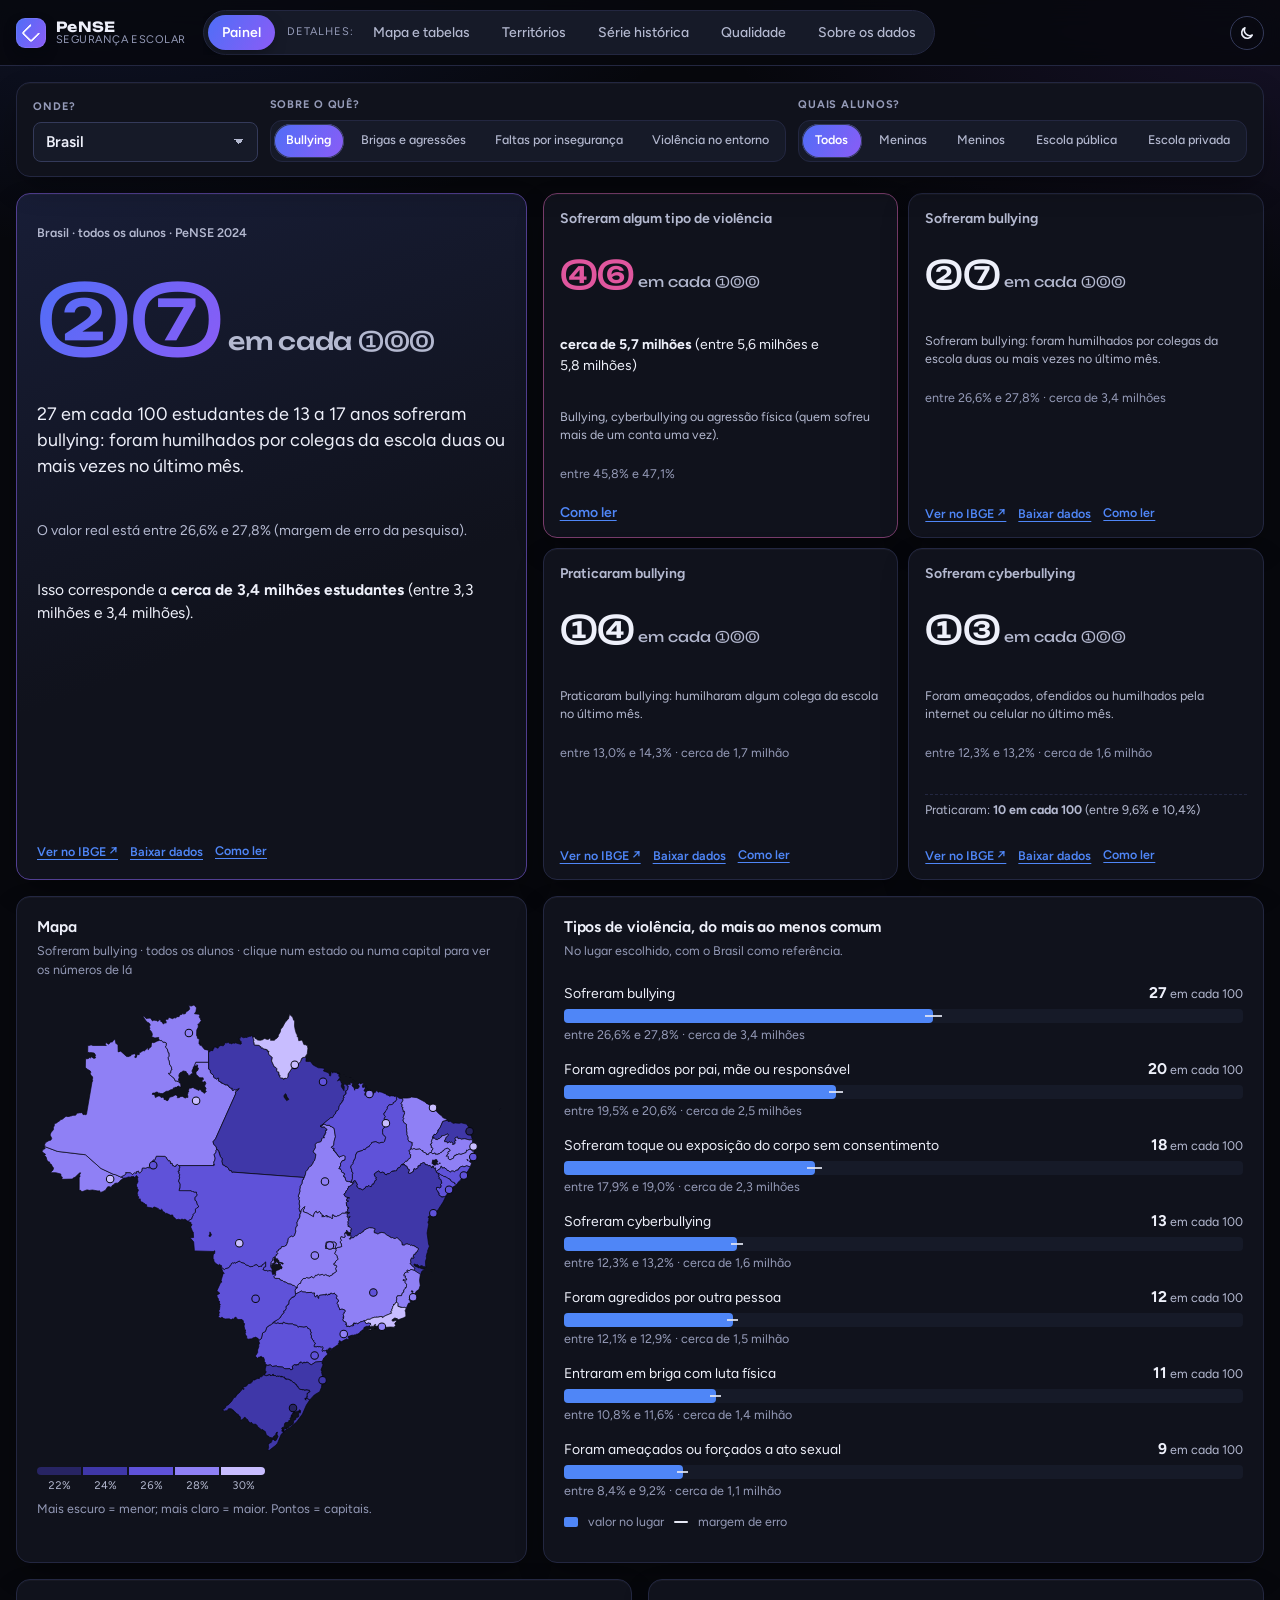
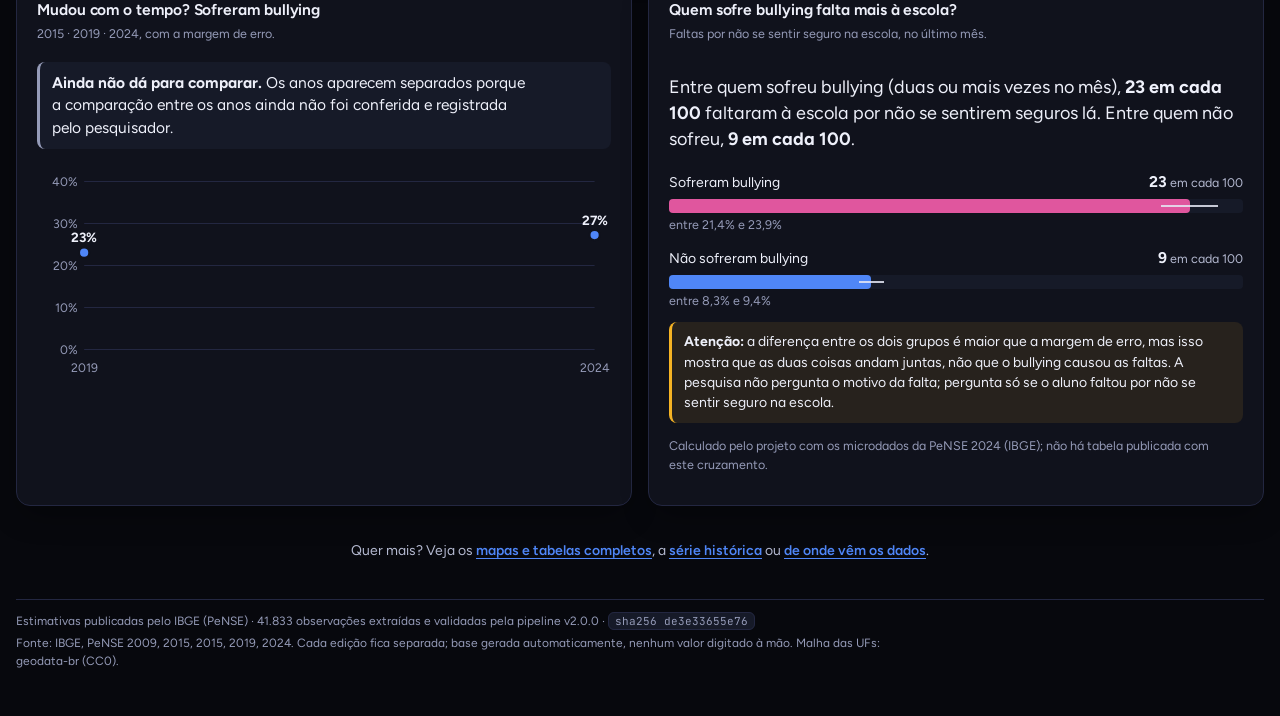
==== commit 029b7955: "Painel: página inicial que responde em menos de um minuto Abre numa página "Painel" no lugar dos 7 f" ====
--- a/dashboard/index.html
+++ b/dashboard/index.html
@@ -18,6 +18,7 @@
 <link rel="stylesheet" href="assets/css/components.css">
 <link rel="stylesheet" href="assets/css/charts.css">
 <link rel="stylesheet" href="assets/css/pages.css">
+<link rel="stylesheet" href="assets/css/home.css">
 </head>
 <body class="is-loading">
 <a class="skip" href="#main">Pular para o conteúdo</a>
@@ -30,7 +31,9 @@
     </div>
     <nav class="tabs" aria-label="Páginas do painel">
       <div role="tablist">
-        <button role="tab" id="tab-overview" data-page="overview" aria-selected="true" aria-controls="page-overview">Visão geral</button>
+        <button role="tab" id="tab-home" data-page="home" aria-selected="true" aria-controls="page-home">Painel</button>
+        <span class="tabs-sep" aria-hidden="true">Detalhes:</span>
+        <button role="tab" id="tab-overview" data-page="overview" aria-selected="false" aria-controls="page-overview" tabindex="-1">Mapa e tabelas</button>
         <button role="tab" id="tab-territory" data-page="territory" aria-selected="false" aria-controls="page-territory" tabindex="-1">Territórios</button>
         <button role="tab" id="tab-history" data-page="history" aria-selected="false" aria-controls="page-history" tabindex="-1">Série histórica</button>
         <button role="tab" id="tab-quality" data-page="quality" aria-selected="false" aria-controls="page-quality" tabindex="-1">Qualidade</button>
@@ -38,10 +41,10 @@
       </div>
     </nav>
     <div class="head-actions">
-      <button type="button" class="btn" id="btn-export">
+      <button type="button" class="btn detail-only" id="btn-export">
         <svg class="ico" viewBox="0 0 16 16" aria-hidden="true"><path d="M8 2v8m0 0 3-3m-3 3L5 7M3 12.5h10"/></svg>Exportar CSV
       </button>
-      <button type="button" class="btn ghost" id="btn-copy">Copiar</button>
+      <button type="button" class="btn ghost detail-only" id="btn-copy">Copiar</button>
       <button type="button" class="btn icon ghost" id="btn-theme" aria-label="Usar tema claro" aria-pressed="false">
         <svg class="ico moon" viewBox="0 0 16 16" aria-hidden="true"><path d="M13.2 10.1A5.5 5.5 0 0 1 5.9 2.8a5.5 5.5 0 1 0 7.3 7.3Z"/></svg>
         <svg class="ico sun" viewBox="0 0 16 16" aria-hidden="true"><circle cx="8" cy="8" r="2.8"/><path d="M8 1.5v1.6M8 12.9v1.6M1.5 8h1.6M12.9 8h1.6M3.4 3.4l1.1 1.1M11.5 11.5l1.1 1.1M3.4 12.6l1.1-1.1M11.5 4.5l1.1-1.1"/></svg>
@@ -51,7 +54,7 @@
 </header>
 
 <div class="shell">
-  <section class="filterbar" aria-label="Filtros">
+  <section class="filterbar detail-only" aria-label="Filtros">
     <div class="slicers">
       <div class="slicer"><label for="f-edition">Ano da pesquisa</label><select id="f-edition"></select></div>
       <div class="slicer wide"><label for="f-indicator">O que é medido</label><select id="f-indicator"></select></div>
@@ -63,7 +66,7 @@
     </div>
     <button type="button" class="btn ghost small" id="btn-reset" disabled title="Volta idade, sexo e rede de ensino para Total">Limpar recortes</button>
   </section>
-  <details class="glossary">
+  <details class="glossary detail-only">
     <summary>Como ler os números deste painel</summary>
     <dl>
       <div><dt>“X%” de quê?</dt><dd>Todo percentual é uma <b>parcela de alunos</b>: “28% dos escolares de 13 a 17 anos…”. A frase <b>Como ler</b> ao lado de cada número diz quem são os 100% (a base) e quem respondeu. Quando a pergunta foi feita ao <b>diretor da escola</b> (Tema 17), o número é a parcela de alunos que estudam em escolas com aquela resposta. Nunca é número de ocorrências, de escolas ou de boletins de ocorrência: são respostas a um questionário.</dd></div>
@@ -72,7 +75,13 @@
       <div><dt>Precisão</dt><dd><b>Boa</b>, <b>razoável</b> ou <b>baixa</b>, conforme o tamanho da margem de erro em relação ao valor (coeficiente de variação, CV). Com precisão baixa (‡), use o número só como indicação.</dd></div>
       <div><dt>Comparar lugares</dt><dd>Se as margens de erro de dois lugares se sobrepõem bastante, a diferença entre eles pode ser só efeito da amostra.</dd></div>
       <div><dt>Pontos percentuais (p.p.)</dt><dd>Diferença entre dois percentuais: de 10% para 13% são <b>+3 p.p.</b></dd></div>
-      <div><dt>Diferença significativa a 5%</dt><dd>O intervalo de confiança de 95% da diferença entre os dois anos não inclui o zero (teste a 5%) <b>e</b> o pesquisador registrou que os anos são comparáveis. Se não houvesse diferença real, uma diferença deste tamanho ou maior apareceria em menos de 5% das amostras possíveis; isso não é a chance de a mudança ser real, e um resultado significativo não é certeza absoluta. Significativa não quer dizer grande nem importante, não explica a causa e não elimina outras limitações. Abaixo do selo aparece o IC 95% da diferença, com casas decimais suficientes para mostrar o sinal dos limites. Sem a decisão aparece “significativa · aguarda decisão”. “Pode ser acaso” não significa que nada mudou.</dd></div>
+      <div><dt>Diferença significativa a 5%</dt><dd>O intervalo de confiança de 95% da diferença entre os dois anos não inclui o zero (teste a 5%) <b>e</b> o pesquisador registrou que os anos são comparáveis.
+        <ul>
+          <li>Se não houvesse diferença real, uma diferença deste tamanho ou maior apareceria em menos de 5% das amostras possíveis; isso não é a chance de a mudança ser real, e um resultado significativo não é certeza absoluta.</li>
+          <li>Significativa não quer dizer grande nem importante, não explica a causa e não elimina outras limitações.</li>
+          <li>Sem a decisão registrada aparece “significativa · aguarda decisão”; “pode ser acaso” não significa que nada mudou.</li>
+          <li>Abaixo do selo aparece o IC 95% da diferença, com casas decimais suficientes para mostrar o sinal dos limites.</li>
+        </ul></dd></div>
       <div><dt>Situação do número</dt><dd><b>Confiável</b>: passou em todas as verificações. <b>Usar com cuidado</b>: passou, com uma observação. <b>Em revisão</b>: fora dos gráficos até ser conferido. <b>Sem valor publicado</b>: o IBGE publicou um símbolo.</dd></div>
       <div><dt>Ano da pesquisa</dt><dd>O painel abre na edição mais recente (2024) e mostra <b>uma edição por vez</b>; troque na faixa “Ano da pesquisa”, acima do mapa. 2009 e 2015 (Amostra 1) entrevistaram o 9º ano; 2015 (Amostra 2), 2019 e 2024, alunos de 13 a 17 anos. Públicos diferentes não se comparam diretamente — a evolução no tempo fica na página “Série histórica”.</dd></div>
     </dl>
@@ -85,8 +94,39 @@
   </div>
 
   <main id="main" tabindex="-1">
+    <!-- PAINEL: responde em menos de 1 minuto (três escolhas e os números principais na mesma tela) -->
+    <section class="page home" id="page-home" role="tabpanel" aria-labelledby="tab-home">
+      <div class="h-choices panel" role="group" aria-label="Escolhas do painel">
+        <div class="h-choice"><label for="h-place">Onde?</label><select id="h-place"></select></div>
+        <div class="h-choice"><span class="h-choice-label" id="h-topic-label">Sobre o quê?</span><div class="seg-group" id="h-topic" role="radiogroup" aria-labelledby="h-topic-label"></div></div>
+        <div class="h-choice"><span class="h-choice-label" id="h-group-label">Quais alunos?</span><div class="seg-group" id="h-group" role="radiogroup" aria-labelledby="h-group-label"></div></div>
+      </div>
+      <div class="h-grid">
+        <article class="panel h-answer" id="h-answer" aria-live="polite"></article>
+        <section class="h-kpis" id="h-bully-body" aria-label="Bullying e violência em números"></section>
+        <article class="panel h-map-panel">
+          <header class="panel-head"><div><h2>Mapa</h2><p class="card-sub" id="h-map-sub"></p></div></header>
+          <div class="map-wrap h-map" id="h-map"></div>
+          <div class="legend" id="h-map-legend"></div>
+        </article>
+        <article class="panel h-types">
+          <header class="panel-head"><div><h2 id="h-types-title">Tipos de violência</h2><p class="card-sub">No lugar escolhido, com o Brasil como referência.</p></div></header>
+          <div id="h-types-body"></div>
+        </article>
+        <article class="panel h-trend">
+          <header class="panel-head"><div><h2 id="h-trend-title">Mudou com o tempo?</h2><p class="card-sub">2015 · 2019 · 2024, com a margem de erro.</p></div></header>
+          <div id="h-trend-body"></div>
+        </article>
+        <article class="panel h-absence" id="h-absence">
+          <header class="panel-head"><div><h2>Quem sofre bullying falta mais à escola?</h2><p class="card-sub">Faltas por não se sentir seguro na escola, no último mês.</p></div></header>
+          <div id="h-absence-body"></div>
+        </article>
+      </div>
+      <p class="h-more">Quer mais? Veja os <button type="button" class="link" data-goto="overview">mapas e tabelas completos</button>, a <button type="button" class="link" data-goto="history">série histórica</button> ou <button type="button" class="link" data-goto="about">de onde vêm os dados</button>.</p>
+    </section>
+
     <!-- VISÃO GERAL: o mapa abre a página -->
-    <section class="page" id="page-overview" role="tabpanel" aria-labelledby="tab-overview">
+    <section class="page" id="page-overview" role="tabpanel" aria-labelledby="tab-overview" hidden>
       <div class="edition-switch" id="edition-switch" aria-label="Ano da pesquisa exibido"></div>
       <div class="hero">
         <article class="panel map-panel">
@@ -283,6 +323,7 @@
 <script src="assets/js/charts.js"></script>
 <script src="assets/js/map.js"></script>
 <script src="assets/js/filters.js"></script>
+<script src="assets/js/pages/home.js"></script>
 <script src="assets/js/pages/overview.js"></script>
 <script src="assets/js/pages/territory.js"></script>
 <script src="assets/js/pages/history.js"></script>
--- a/dashboard/assets/css/components.css
+++ b/dashboard/assets/css/components.css
@@ -145,6 +145,7 @@
 .glossary dl { margin: 0; padding: 12px 14px 14px; display: grid; grid-template-columns: repeat(auto-fit, minmax(260px, 1fr)); gap: 12px 20px; }
 .glossary dt, .level-list dt { font-weight: 700; color: var(--ink); margin-bottom: 2px; }
 .glossary dd, .level-list dd { margin: 0; color: var(--ink-2); font-size: 13px; line-height: 1.5; }
+.glossary dd ul { margin: 6px 0 0; padding-left: 16px; display: flex; flex-direction: column; gap: 4px; }
 
 /* “Como ler”: frase com o valor e ficha do número */
 .linkish { background: none; border: 0; padding: 0; color: var(--accent); font: inherit; text-decoration: underline; text-underline-offset: 3px; cursor: pointer; }
--- a/dashboard/assets/css/pages.css
+++ b/dashboard/assets/css/pages.css
@@ -51,4 +51,11 @@
 .prose .btn { align-self: flex-start; }
 
 @media (max-width: 860px) { .micro-body { grid-template-columns: minmax(0, 1fr); } }
-@media (max-width: 560px) { .level-list > div { grid-template-columns: minmax(0, 1fr); gap: 4px; } }
+@media (max-width: 560px) {
+  .level-list > div { grid-template-columns: minmax(0, 1fr); gap: 4px; }
+  /* no celular, as edições viram uma faixa que rola para o lado em vez de cinco linhas acima do mapa */
+  .edition-switch .es-buttons { flex: 1 1 100%; min-width: 0; flex-wrap: nowrap; overflow-x: auto; scrollbar-width: none;
+    scroll-snap-type: x proximity; margin-inline: -2px; padding: 2px; mask-image: linear-gradient(90deg, #000 85%, transparent); }
+  .edition-switch .es-buttons::-webkit-scrollbar { display: none; }
+  .edition-switch .es-btn { flex: none; scroll-snap-align: start; }
+}
--- a/dashboard/assets/css/home.css
+++ b/dashboard/assets/css/home.css
@@ -0,0 +1,127 @@
+/* Página "Painel" (inicial): três escolhas no topo e os números principais numa tela só,
+   no estilo de um painel de BI. Celular primeiro; a grade abre em colunas a partir de 900 px. */
+
+/* filtros detalhados, glossário e exportação ficam só nas páginas de detalhe */
+body[data-page="home"] .detail-only { display: none !important; }
+.tabs-sep { align-self: center; font-size: var(--fs-xs); color: var(--muted); text-transform: uppercase; letter-spacing: .08em; padding: 0 2px 0 8px; white-space: nowrap; }
+
+.home { display: flex; flex-direction: column; gap: var(--gap); }
+
+/* ---- três escolhas */
+.h-choices { display: grid; grid-template-columns: 1fr; gap: 12px; padding: 14px 16px; position: sticky; top: 64px; z-index: 5; }
+.h-choice { display: flex; flex-direction: column; gap: 6px; min-width: 0; }
+.h-choice label, .h-choice-label { font-size: 11px; font-weight: 700; text-transform: uppercase; letter-spacing: .08em; color: var(--muted); }
+.h-choice select { appearance: none; -webkit-appearance: none; width: 100%; height: 40px; border: 1px solid var(--axis); border-radius: var(--r-sm);
+  background: var(--card-2); color: var(--ink); font: 600 var(--fs-lg) var(--font-ui); padding: 0 34px 0 12px; cursor: pointer;
+  background-image: linear-gradient(45deg, transparent 50%, var(--ink-2) 50%), linear-gradient(135deg, var(--ink-2) 50%, transparent 50%);
+  background-position: calc(100% - 18px) 50%, calc(100% - 13px) 50%; background-size: 5px 5px; background-repeat: no-repeat; }
+.h-choice select:focus-visible { outline: 2px solid var(--focus); outline-offset: 1px; }
+.h-choice select option, .h-choice select optgroup { background: var(--card); color: var(--ink); }
+.seg-group { display: flex; flex-wrap: wrap; gap: 4px; padding: 3px; background: var(--card-2); border: 1px solid var(--line); border-radius: 12px; }
+.seg-group .seg { flex: 1 1 auto; min-height: 34px; font-size: var(--fs-md); white-space: nowrap; }
+.seg-group .seg[aria-checked="true"] { background: var(--brand-grad); color: var(--on-brand); }
+
+/* ---- grade */
+.h-grid { display: grid; grid-template-columns: minmax(0, 1fr); gap: var(--gap); }
+.h-grid > * { min-width: 0; }
+
+/* ---- bloco 1: resposta principal */
+.h-answer { display: flex; flex-direction: column; gap: 8px; border-color: color-mix(in srgb, var(--brand-violet) 45%, var(--line));
+  background: linear-gradient(160deg, color-mix(in srgb, var(--brand-blue) 12%, var(--card)) 0%, var(--card) 60%); }
+.h-eyebrow { font-size: var(--fs-sm); color: var(--ink-2); font-weight: 600; }
+.h-big { font-family: var(--font-display); line-height: 1; letter-spacing: -.02em; }
+.h-big b { font-size: clamp(54px, 9vw, 84px); font-weight: 700; background: var(--brand-grad); -webkit-background-clip: text; background-clip: text; color: transparent; }
+.h-big span { font-size: clamp(18px, 2.4vw, 24px); color: var(--ink-2); font-weight: 500; }
+.h-big-msg { font-size: var(--fs-lg); color: var(--ink-2); }
+.h-sentence { font-size: clamp(16px, 1.6vw, 18px); line-height: 1.45; color: var(--ink); }
+.h-range { font-size: var(--fs-md); color: var(--ink-2); }
+.h-people { font-size: var(--fs-lg); color: var(--ink); }
+.h-cmp { font-size: var(--fs-md); padding: 8px 12px; border-radius: var(--r-sm); background: var(--card-2); border-left: 3px solid var(--muted); }
+.h-cmp.up { border-left-color: var(--serious); } .h-cmp.down { border-left-color: var(--good); } .h-cmp.same { border-left-color: var(--reference); }
+
+/* ---- cartões (bloco 3 e total de vítimas) */
+.h-kpis { display: grid; grid-template-columns: repeat(auto-fit, minmax(min(100%, 150px), 1fr)); gap: 10px; }
+@media (max-width: 899px) { .h-card { padding: 12px; } .h-card-big b { font-size: 28px; } .h-card-text { display: none; } }
+.h-card { background: var(--card); border: 1px solid var(--line); border-radius: var(--r); padding: 14px 16px; box-shadow: var(--shadow);
+  display: flex; flex-direction: column; gap: 6px; min-width: 0; }
+.h-card.any { border-color: color-mix(in srgb, var(--select) 45%, var(--line)); }
+.h-card h3 { font-size: var(--fs-md); font-weight: 650; color: var(--ink-2); }
+.h-card-big { font-family: var(--font-display); color: var(--ink-2); font-size: var(--fs-md); }
+.h-card-big b { font-size: 34px; color: var(--ink); font-weight: 700; letter-spacing: -.02em; }
+.h-card.any .h-card-big b { color: var(--select); }
+.h-card-people { font-size: var(--fs-md); }
+.h-card-text { font-size: var(--fs-sm); color: var(--ink-2); line-height: 1.4; }
+.h-card-extra { font-size: var(--fs-sm); color: var(--ink-2); border-top: 1px dashed var(--line); padding-top: 6px; }
+
+/* ---- rodapé de cada número */
+.h-foot { display: flex; flex-wrap: wrap; align-items: flex-start; gap: 6px 12px; margin-top: auto; padding-top: 8px; font-size: var(--fs-sm); }
+.h-act { background: none; border: 0; padding: 2px 0; color: var(--accent); font: 600 var(--fs-sm) var(--font-ui); cursor: pointer; text-decoration: underline; text-underline-offset: 3px; }
+.h-act:hover { color: var(--ink); }
+.h-how { flex-basis: 100%; }
+.h-how summary { display: inline; cursor: pointer; color: var(--accent); font-weight: 600; text-decoration: underline; text-underline-offset: 3px; }
+.h-foot .h-how { flex-basis: auto; }
+.h-foot .h-how[open] { flex-basis: 100%; }
+.h-how ul { margin: 6px 0 0; padding-left: 18px; color: var(--ink-2); font-size: var(--fs-sm); line-height: 1.45; display: grid; gap: 3px; }
+
+/* ---- barras (blocos 2 e 4) */
+.h-bars { list-style: none; margin: 8px 0 0; padding: 0; display: grid; gap: 12px; }
+.h-bar-head { display: flex; justify-content: space-between; gap: 10px; align-items: baseline; font-size: var(--fs-md); }
+.h-bar-label { min-width: 0; }
+.h-bar-val { white-space: nowrap; color: var(--ink-2); font-size: var(--fs-sm); }
+.h-bar-val b { color: var(--ink); font-size: var(--fs-lg); }
+.h-track { position: relative; height: 14px; margin-top: 5px; background: var(--card-2); border-radius: 4px; }
+.h-fill { position: absolute; inset: 0 auto 0 0; background: var(--accent); border-radius: 4px; transition: width var(--dur, .4s) var(--ease, ease-out); }
+.h-fill.sel { background: var(--select); }
+.h-ci { position: absolute; top: 50%; height: 2px; margin-top: -1px; background: var(--whisker); opacity: .85; }
+.h-ref { position: absolute; top: -3px; bottom: -3px; width: 3px; margin-left: -1.5px; background: var(--reference); border-radius: 2px; }
+.h-bar-sub { display: flex; flex-wrap: wrap; align-items: center; gap: 4px 8px; font-size: var(--fs-sm); color: var(--muted); margin-top: 3px; }
+.h-tag { font-size: 11.5px; font-weight: 600; padding: 1px 8px; border-radius: 999px; background: var(--card-3); color: var(--ink-2); }
+.h-tag.up { color: var(--serious-ink); } .h-tag.down { color: var(--good-ink); }
+.h-legend { display: flex; flex-wrap: wrap; align-items: center; gap: 6px 10px; margin-top: 12px; font-size: var(--fs-sm); color: var(--muted); }
+.h-key { display: inline-block; width: 14px; height: 10px; border-radius: 2px; vertical-align: middle; }
+.h-key.fill { background: var(--accent); } .h-key.ci { height: 2px; background: var(--whisker); } .h-key.ref { width: 3px; height: 14px; background: var(--reference); }
+
+.h-warn { font-size: var(--fs-md); line-height: 1.45; padding: 10px 12px; border-radius: var(--r-sm); background: color-mix(in srgb, var(--warning) 10%, var(--card));
+  border-left: 3px solid var(--warning); margin-top: 12px; }
+.h-note { font-size: var(--fs-sm); color: var(--muted); margin-top: 8px; }
+
+/* ---- bloco 5: série */
+.h-verdict { font-size: var(--fs-lg); line-height: 1.45; padding: 10px 12px; border-radius: var(--r-sm); background: var(--card-2); border-left: 3px solid var(--muted); margin-top: 6px; }
+.h-verdict.up { border-left-color: var(--serious); } .h-verdict.down { border-left-color: var(--good); } .h-verdict.same { border-left-color: var(--reference); }
+.h-trend-svg { width: 100%; height: auto; margin-top: 10px; display: block; }
+.h-trend-svg .grid { stroke: var(--line); stroke-width: 1; }
+.h-trend-svg .tick { fill: var(--muted); font-size: 12px; font-family: var(--font-ui); }
+.h-trend-svg .val { fill: var(--ink); font-size: 13px; font-weight: 700; font-family: var(--font-ui); }
+.h-trend-svg .band { fill: var(--accent-soft); }
+.h-trend-svg .line { fill: none; stroke: var(--accent); stroke-width: 2.5; }
+.h-trend-svg .whisker { stroke: var(--whisker); stroke-width: 2; }
+.h-trend-svg .dot { fill: var(--accent); stroke: var(--card); stroke-width: 2; }
+
+/* ---- bloco 6: mapa */
+.h-map { margin-top: 8px; }
+.h-map svg { width: 100%; height: auto; max-height: 460px; display: block; }
+.h-map path { stroke: var(--map-stroke); stroke-width: .8; cursor: pointer; }
+.h-map path.nd { cursor: default; }
+.h-map path.sel { stroke: var(--select); stroke-width: 2.5; }
+.h-map circle.cap { stroke: var(--map-stroke); stroke-width: 1.2; cursor: pointer; }
+.h-map circle.sel { stroke: var(--select); stroke-width: 3; }
+.h-map path:focus-visible, .h-map circle:focus-visible { outline: none; stroke: var(--focus); stroke-width: 3; }
+
+.h-more { font-size: var(--fs-md); color: var(--ink-2); text-align: center; padding: 4px 0 8px; }
+button.link { background: none; border: 0; padding: 0; color: var(--accent); font: inherit; font-weight: 600; cursor: pointer; text-decoration: underline; text-underline-offset: 3px; }
+
+/* ---- telas largas: tudo o que importa na primeira dobra */
+@media (min-width: 900px) {
+  .h-choices { grid-template-columns: minmax(200px, 1fr) minmax(0, 2.3fr) minmax(0, 2fr); align-items: end; }
+  .seg-group .seg { font-size: var(--fs-sm); padding: 5px 10px; }
+  .h-grid { grid-template-columns: repeat(12, minmax(0, 1fr)); }
+  .h-answer { grid-column: span 5; }
+  .h-kpis { grid-column: span 7; grid-template-columns: repeat(2, minmax(0, 1fr)); }
+  .h-map-panel { grid-column: span 5; }
+  .h-types { grid-column: span 7; }
+  .h-trend { grid-column: span 6; }
+  .h-absence { grid-column: span 6; }
+}
+@media (max-width: 899px) {
+  .h-choices { position: static; }
+}
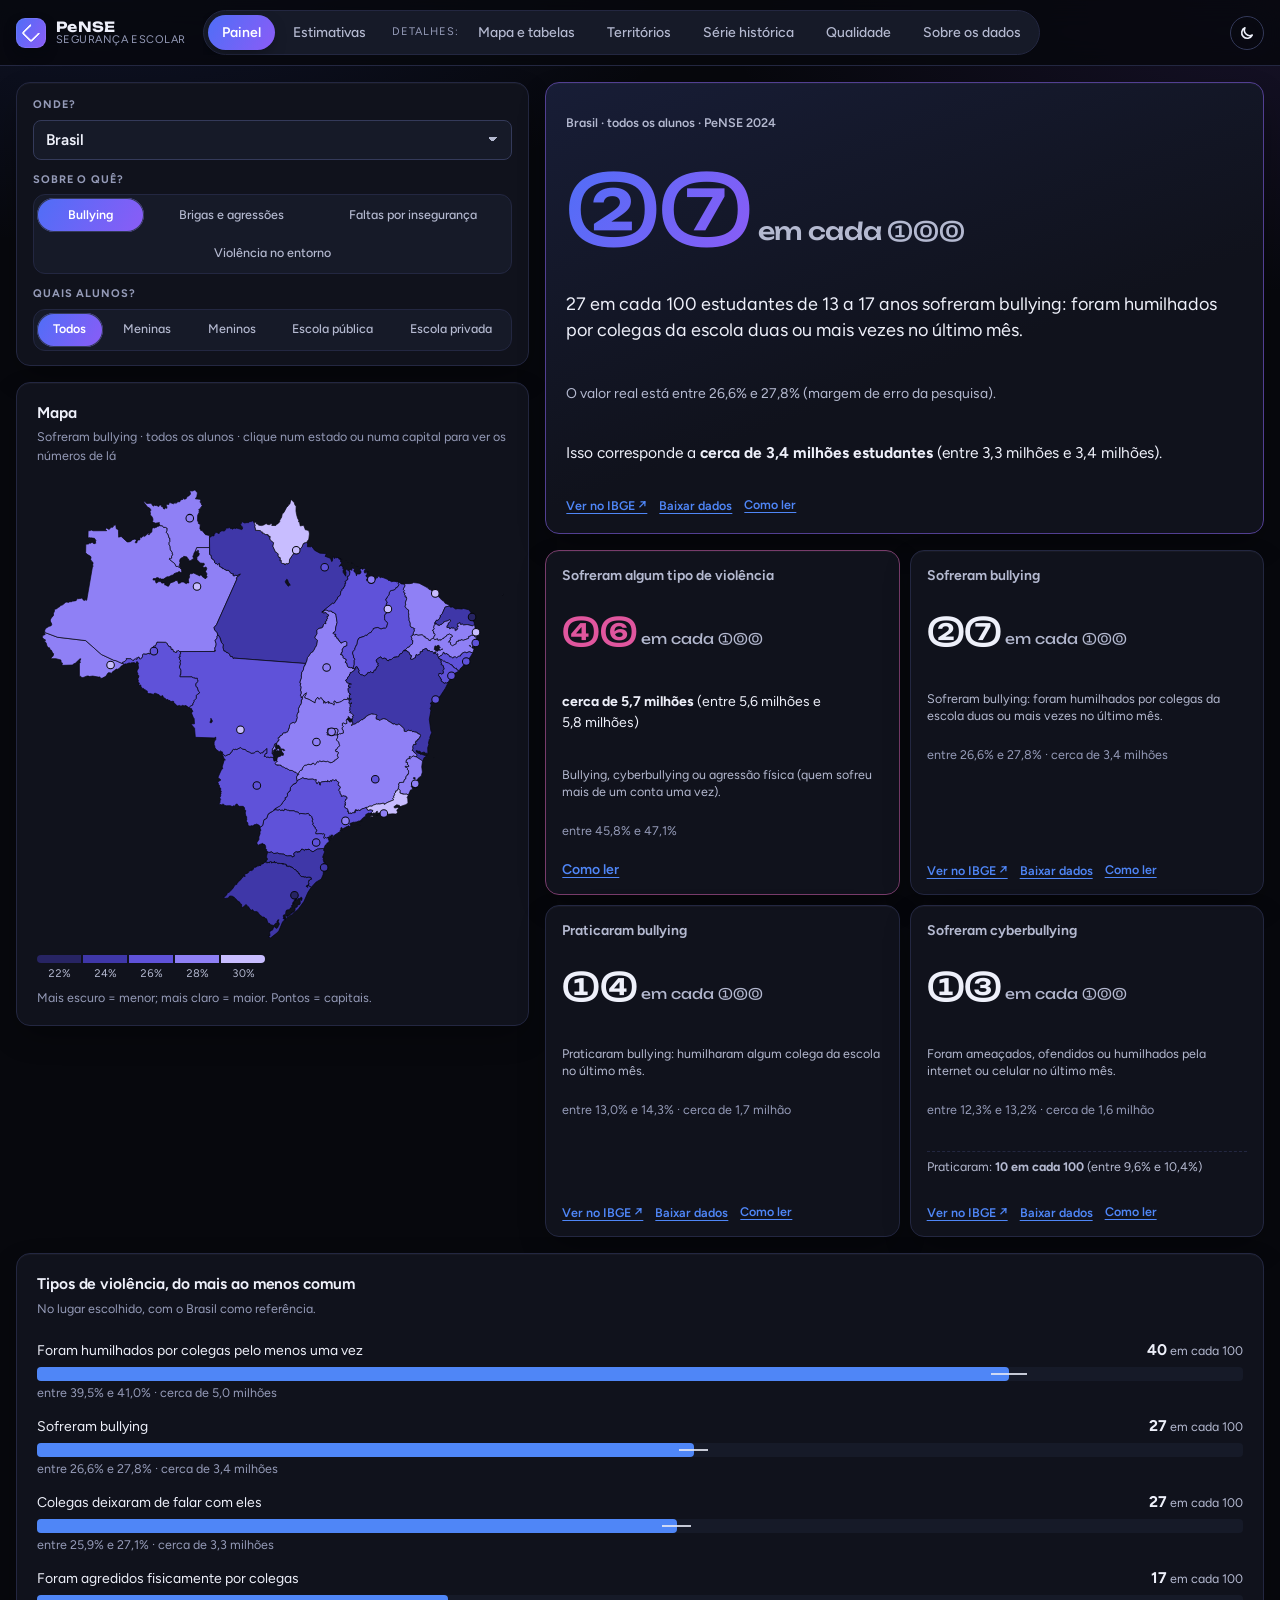
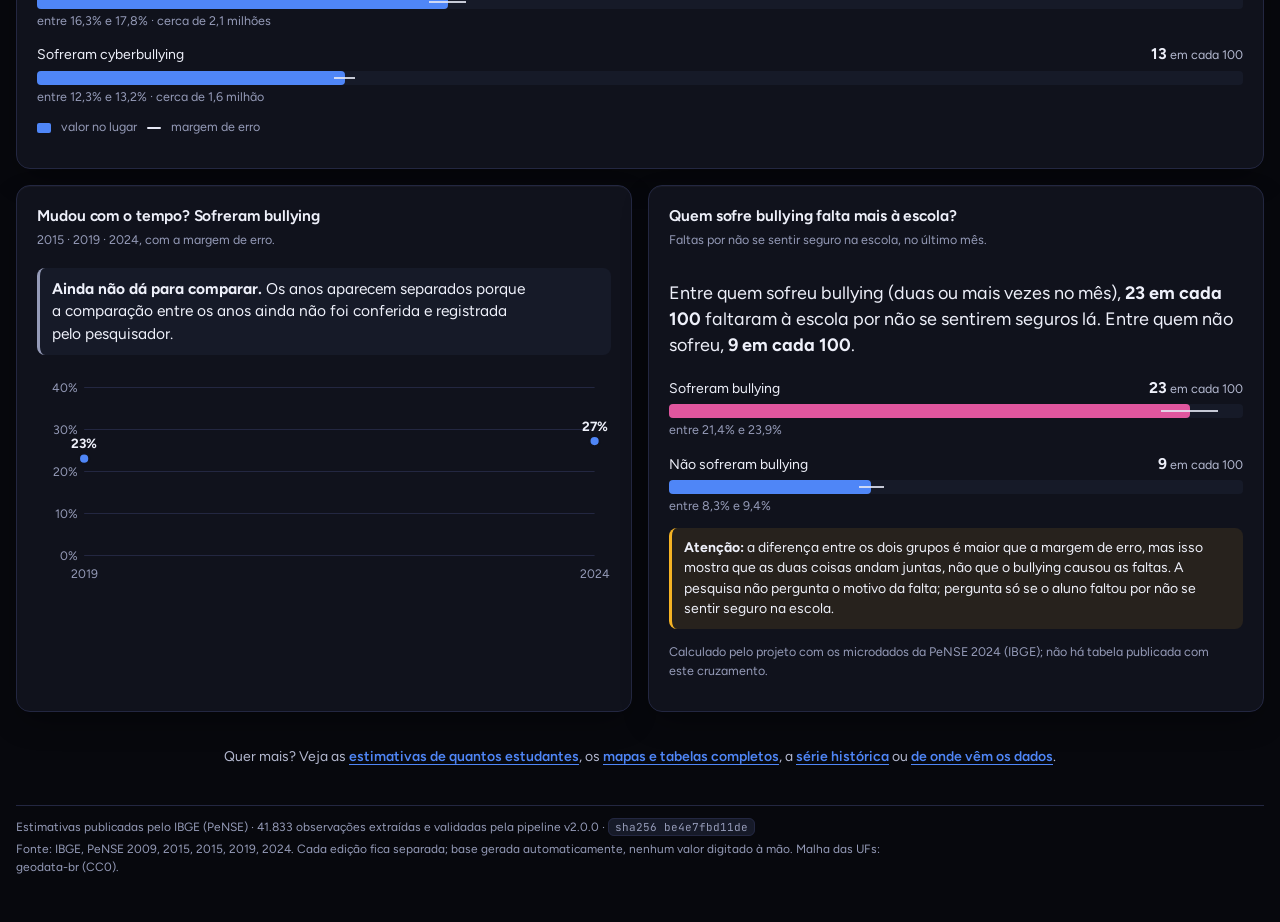
==== commit 5ef1fbb7: "Painel: aba Estimativas, mapa no topo e bullying em foco - Nova aba "Estimativas" (logo depois do Pa" ====
--- a/dashboard/index.html
+++ b/dashboard/index.html
@@ -32,6 +32,7 @@
     <nav class="tabs" aria-label="Páginas do painel">
       <div role="tablist">
         <button role="tab" id="tab-home" data-page="home" aria-selected="true" aria-controls="page-home">Painel</button>
+        <button role="tab" id="tab-estimates" data-page="estimates" aria-selected="false" aria-controls="page-estimates" tabindex="-1">Estimativas</button>
         <span class="tabs-sep" aria-hidden="true">Detalhes:</span>
         <button role="tab" id="tab-overview" data-page="overview" aria-selected="false" aria-controls="page-overview" tabindex="-1">Mapa e tabelas</button>
         <button role="tab" id="tab-territory" data-page="territory" aria-selected="false" aria-controls="page-territory" tabindex="-1">Territórios</button>
@@ -96,19 +97,25 @@
   <main id="main" tabindex="-1">
     <!-- PAINEL: responde em menos de 1 minuto (três escolhas e os números principais na mesma tela) -->
     <section class="page home" id="page-home" role="tabpanel" aria-labelledby="tab-home">
-      <div class="h-choices panel" role="group" aria-label="Escolhas do painel">
-        <div class="h-choice"><label for="h-place">Onde?</label><select id="h-place"></select></div>
-        <div class="h-choice"><span class="h-choice-label" id="h-topic-label">Sobre o quê?</span><div class="seg-group" id="h-topic" role="radiogroup" aria-labelledby="h-topic-label"></div></div>
-        <div class="h-choice"><span class="h-choice-label" id="h-group-label">Quais alunos?</span><div class="seg-group" id="h-group" role="radiogroup" aria-labelledby="h-group-label"></div></div>
+      <div class="h-top">
+        <div class="h-left">
+          <div class="h-choices panel" role="group" aria-label="Escolhas do painel">
+            <div class="h-choice"><label for="h-place">Onde?</label><select id="h-place"></select></div>
+            <div class="h-choice"><span class="h-choice-label" id="h-topic-label">Sobre o quê?</span><div class="seg-group" id="h-topic" role="radiogroup" aria-labelledby="h-topic-label"></div></div>
+            <div class="h-choice"><span class="h-choice-label" id="h-group-label">Quais alunos?</span><div class="seg-group" id="h-group" role="radiogroup" aria-labelledby="h-group-label"></div></div>
+          </div>
+          <article class="panel h-map-panel">
+            <header class="panel-head"><div><h2>Mapa</h2><p class="card-sub" id="h-map-sub"></p></div></header>
+            <div class="map-wrap h-map" id="h-map"></div>
+            <div class="legend" id="h-map-legend"></div>
+          </article>
+        </div>
+        <div class="h-right">
+          <article class="panel h-answer" id="h-answer" aria-live="polite"></article>
+          <section class="h-kpis" id="h-bully-body" aria-label="Bullying e violência em números"></section>
+        </div>
       </div>
       <div class="h-grid">
-        <article class="panel h-answer" id="h-answer" aria-live="polite"></article>
-        <section class="h-kpis" id="h-bully-body" aria-label="Bullying e violência em números"></section>
-        <article class="panel h-map-panel">
-          <header class="panel-head"><div><h2>Mapa</h2><p class="card-sub" id="h-map-sub"></p></div></header>
-          <div class="map-wrap h-map" id="h-map"></div>
-          <div class="legend" id="h-map-legend"></div>
-        </article>
         <article class="panel h-types">
           <header class="panel-head"><div><h2 id="h-types-title">Tipos de violência</h2><p class="card-sub">No lugar escolhido, com o Brasil como referência.</p></div></header>
           <div id="h-types-body"></div>
@@ -122,7 +129,19 @@
           <div id="h-absence-body"></div>
         </article>
       </div>
-      <p class="h-more">Quer mais? Veja os <button type="button" class="link" data-goto="overview">mapas e tabelas completos</button>, a <button type="button" class="link" data-goto="history">série histórica</button> ou <button type="button" class="link" data-goto="about">de onde vêm os dados</button>.</p>
+      <p class="h-more">Quer mais? Veja as <button type="button" class="link" data-goto="estimates">estimativas de quantos estudantes</button>, os <button type="button" class="link" data-goto="overview">mapas e tabelas completos</button>, a <button type="button" class="link" data-goto="history">série histórica</button> ou <button type="button" class="link" data-goto="about">de onde vêm os dados</button>.</p>
+    </section>
+
+    <!-- ESTIMATIVAS: quantos estudantes, em cada situação -->
+    <section class="page estimates" id="page-estimates" role="tabpanel" aria-labelledby="tab-estimates" hidden>
+      <div class="h-choices panel e-choices" role="group" aria-label="Escolhas das estimativas">
+        <div class="h-choice"><label for="e-place">Onde?</label><select id="e-place"></select></div>
+        <div class="h-choice"><span class="h-choice-label" id="e-group-label">Quais alunos?</span><div class="seg-group" id="e-group" role="radiogroup" aria-labelledby="e-group-label"></div></div>
+        <button type="button" class="btn ghost small" id="e-download">Baixar estimativas (CSV)</button>
+      </div>
+      <header class="e-head"><h1>Quantos estudantes?</h1><p class="card-sub" id="e-title"></p>
+        <p class="card-sub">Estimativas da PeNSE 2024 (IBGE): a parte dos alunos multiplicada pelo total estimado de escolares do lugar. Como a pesquisa ouve uma amostra, cada número vem com a faixa onde o valor real provavelmente está.</p></header>
+      <div class="e-body" id="e-body"></div>
     </section>
 
     <!-- VISÃO GERAL: o mapa abre a página -->
@@ -324,6 +343,7 @@
 <script src="assets/js/map.js"></script>
 <script src="assets/js/filters.js"></script>
 <script src="assets/js/pages/home.js"></script>
+<script src="assets/js/pages/estimates.js"></script>
 <script src="assets/js/pages/overview.js"></script>
 <script src="assets/js/pages/territory.js"></script>
 <script src="assets/js/pages/history.js"></script>
--- a/dashboard/assets/css/home.css
+++ b/dashboard/assets/css/home.css
@@ -2,13 +2,15 @@
    no estilo de um painel de BI. Celular primeiro; a grade abre em colunas a partir de 900 px. */
 
 /* filtros detalhados, glossário e exportação ficam só nas páginas de detalhe */
-body[data-page="home"] .detail-only { display: none !important; }
+body[data-page="home"] .detail-only, body[data-page="estimates"] .detail-only { display: none !important; }
 .tabs-sep { align-self: center; font-size: var(--fs-xs); color: var(--muted); text-transform: uppercase; letter-spacing: .08em; padding: 0 2px 0 8px; white-space: nowrap; }
 
 .home { display: flex; flex-direction: column; gap: var(--gap); }
 
 /* ---- três escolhas */
-.h-choices { display: grid; grid-template-columns: 1fr; gap: 12px; padding: 14px 16px; position: sticky; top: 64px; z-index: 5; }
+.h-choices { display: grid; grid-template-columns: 1fr; gap: 12px; padding: 14px 16px; }
+.h-top { display: grid; grid-template-columns: minmax(0, 1fr); gap: var(--gap); }
+.h-left, .h-right { display: flex; flex-direction: column; gap: var(--gap); min-width: 0; }
 .h-choice { display: flex; flex-direction: column; gap: 6px; min-width: 0; }
 .h-choice label, .h-choice-label { font-size: 11px; font-weight: 700; text-transform: uppercase; letter-spacing: .08em; color: var(--muted); }
 .h-choice select { appearance: none; -webkit-appearance: none; width: 100%; height: 40px; border: 1px solid var(--axis); border-radius: var(--r-sm);
@@ -112,16 +114,36 @@
 
 /* ---- telas largas: tudo o que importa na primeira dobra */
 @media (min-width: 900px) {
-  .h-choices { grid-template-columns: minmax(200px, 1fr) minmax(0, 2.3fr) minmax(0, 2fr); align-items: end; }
+  .h-top { grid-template-columns: minmax(0, 5fr) minmax(0, 7fr); align-items: start; }
+  .e-choices { grid-template-columns: minmax(200px, 1fr) minmax(0, 2fr) auto; align-items: end; }
   .seg-group .seg { font-size: var(--fs-sm); padding: 5px 10px; }
   .h-grid { grid-template-columns: repeat(12, minmax(0, 1fr)); }
-  .h-answer { grid-column: span 5; }
-  .h-kpis { grid-column: span 7; grid-template-columns: repeat(2, minmax(0, 1fr)); }
-  .h-map-panel { grid-column: span 5; }
-  .h-types { grid-column: span 7; }
+  .h-kpis { grid-template-columns: repeat(2, minmax(0, 1fr)); }
+  .h-types { grid-column: span 12; }
   .h-trend { grid-column: span 6; }
   .h-absence { grid-column: span 6; }
 }
-@media (max-width: 899px) {
-  .h-choices { position: static; }
+
+/* ---- aba Estimativas */
+.estimates { display: flex; flex-direction: column; gap: var(--gap); }
+.e-head h1 { font-family: var(--font-display); font-size: clamp(22px, 3vw, 30px); margin-bottom: 4px; }
+.e-head .card-sub { max-width: 75ch; }
+.e-body { display: grid; grid-template-columns: minmax(0, 1fr); gap: var(--gap); }
+.e-lead { font-size: clamp(16px, 1.8vw, 20px); line-height: 1.45; }
+.e-any { border-color: color-mix(in srgb, var(--select) 45%, var(--line)); }
+.e-list { list-style: none; margin: 8px 0 0; padding: 0; display: grid; }
+.e-row { display: grid; grid-template-columns: minmax(0, 1fr); gap: 6px 16px; padding: 12px 0; border-top: 1px solid var(--line); }
+.e-row:first-child { border-top: 0; }
+.e-what { display: flex; flex-direction: column; gap: 2px; }
+.e-what span { font-size: var(--fs-sm); color: var(--ink-2); }
+.e-people b { font-family: var(--font-display); font-size: 24px; color: var(--ink); }
+.e-people span { color: var(--ink-2); }
+.e-pct b { font-size: var(--fs-lg); }
+.e-range { font-size: var(--fs-sm); color: var(--muted); }
+.e-row .h-foot { padding-top: 0; }
+@media (min-width: 900px) {
+  .e-row { grid-template-columns: minmax(0, 2.2fr) minmax(0, 1.2fr) minmax(0, 1.2fr); align-items: start; }
+  .e-row .h-foot { grid-column: 1 / -1; }
+  .e-body { grid-template-columns: repeat(2, minmax(0, 1fr)); }
+  .e-body > .e-any { grid-column: 1 / -1; }
 }
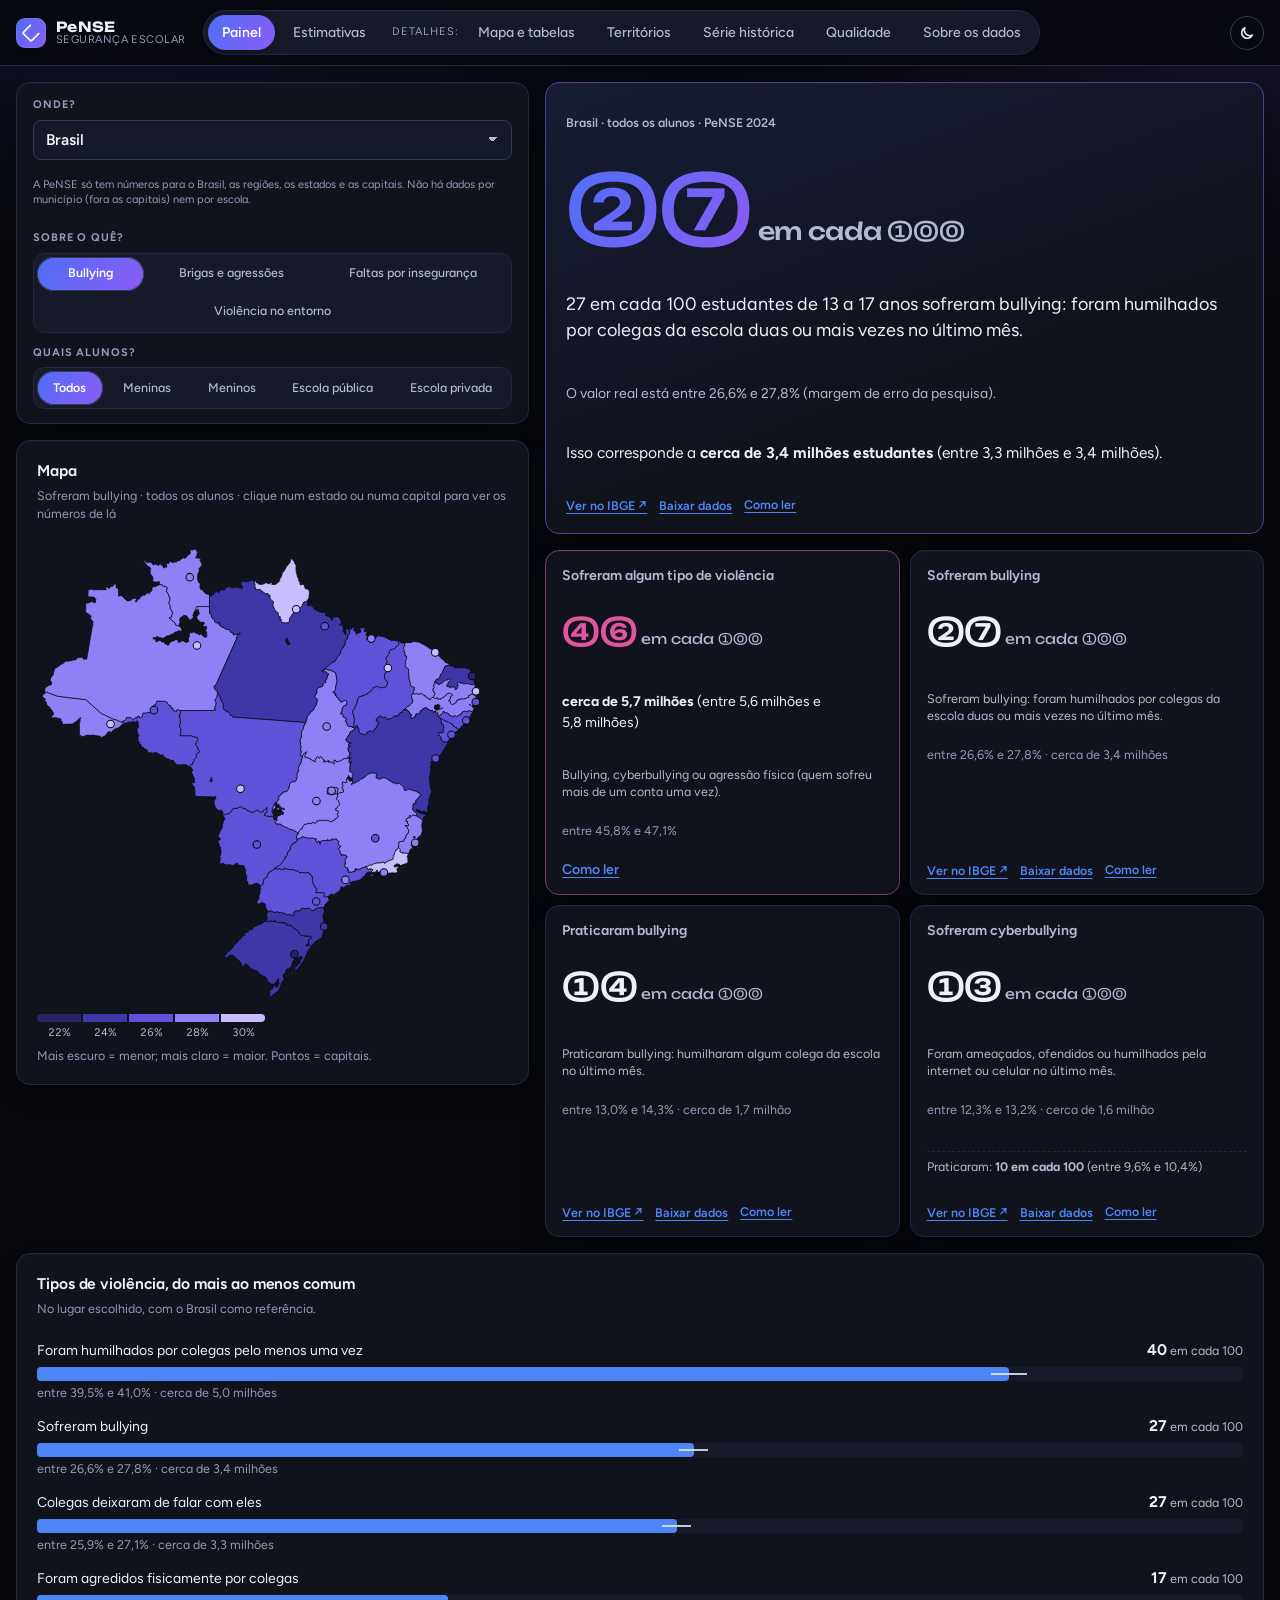
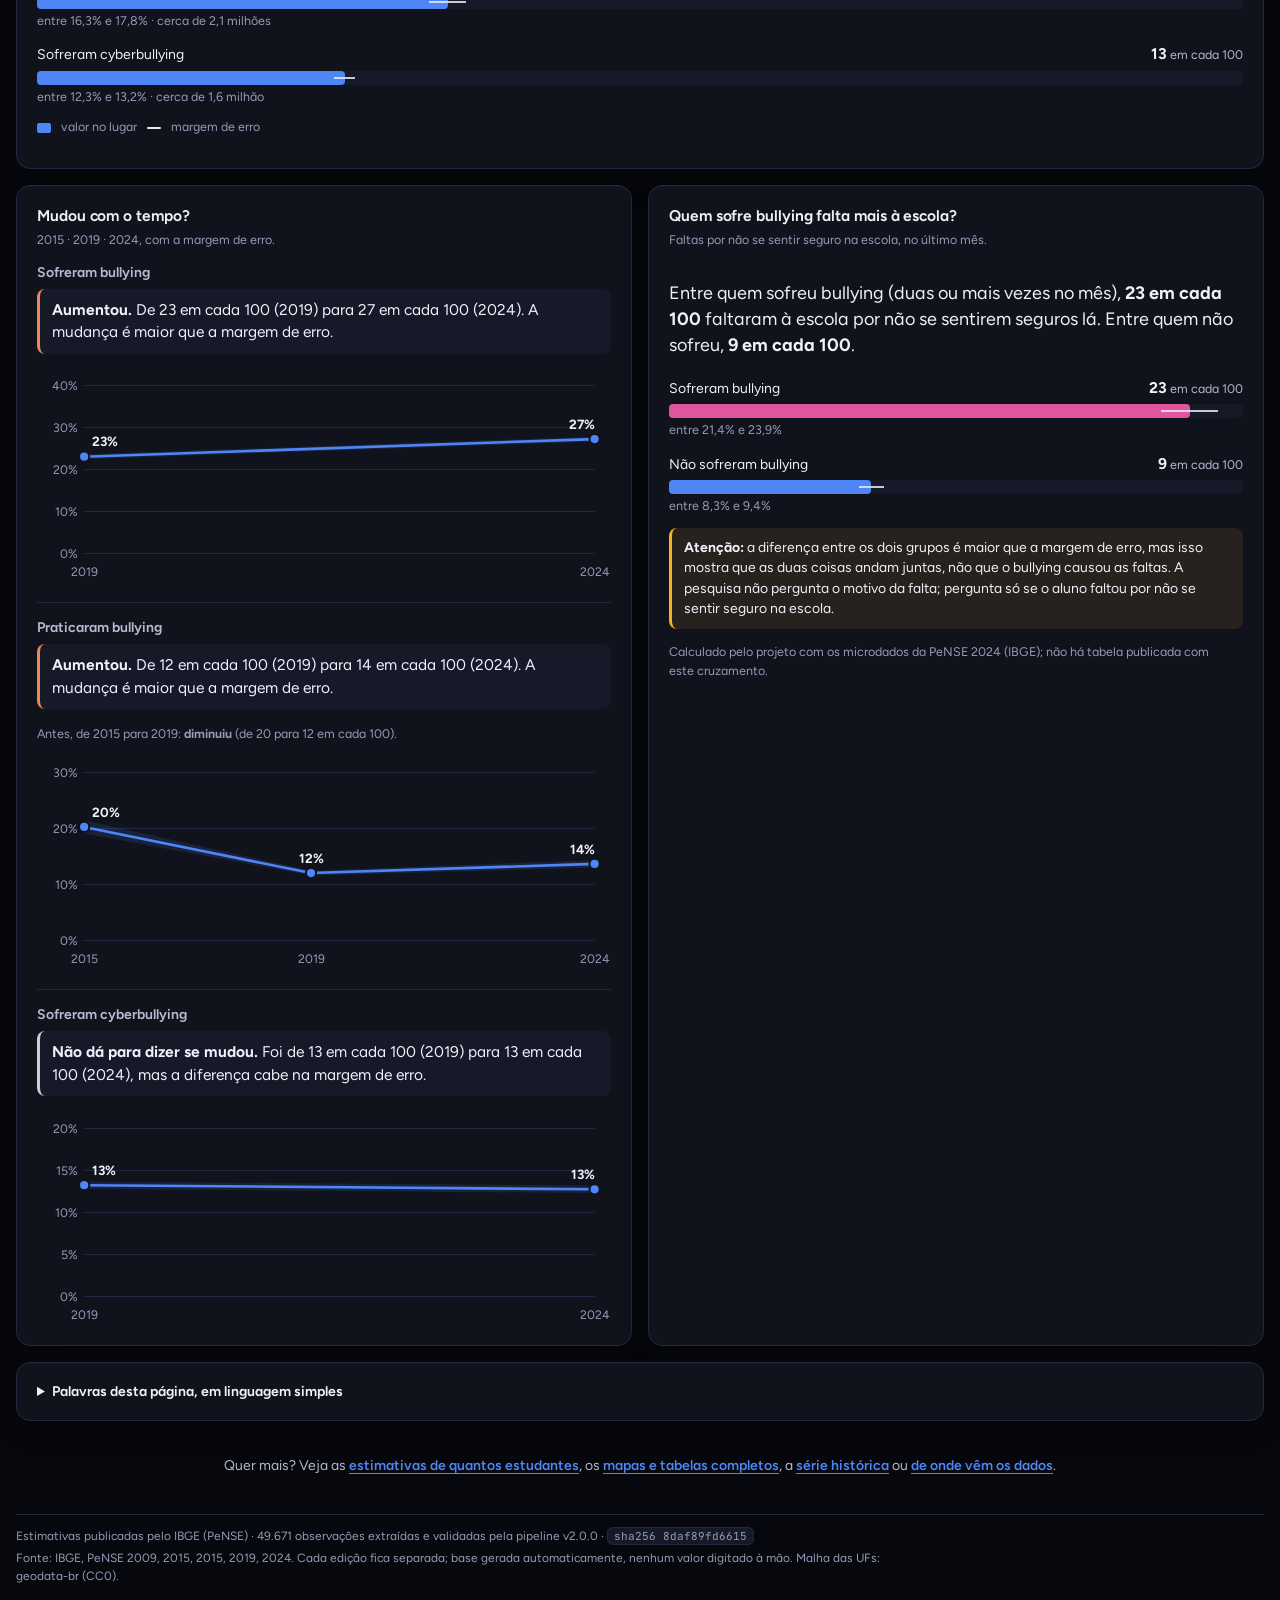
==== commit 7292e232: "Corrige os 6 problemas da avaliação heurística e pontos dos gestores Avaliação heurística: 1. (sev. " ====
--- a/dashboard/index.html
+++ b/dashboard/index.html
@@ -45,7 +45,8 @@
       <button type="button" class="btn detail-only" id="btn-export">
         <svg class="ico" viewBox="0 0 16 16" aria-hidden="true"><path d="M8 2v8m0 0 3-3m-3 3L5 7M3 12.5h10"/></svg>Exportar CSV
       </button>
-      <button type="button" class="btn ghost detail-only" id="btn-copy">Copiar</button>
+      <button type="button" class="btn ghost detail-only" id="btn-copy" aria-describedby="copy-status">Copiar</button>
+      <span class="copy-status detail-only" id="copy-status" role="status" aria-live="polite"></span>
       <button type="button" class="btn icon ghost" id="btn-theme" aria-label="Usar tema claro" aria-pressed="false">
         <svg class="ico moon" viewBox="0 0 16 16" aria-hidden="true"><path d="M13.2 10.1A5.5 5.5 0 0 1 5.9 2.8a5.5 5.5 0 1 0 7.3 7.3Z"/></svg>
         <svg class="ico sun" viewBox="0 0 16 16" aria-hidden="true"><circle cx="8" cy="8" r="2.8"/><path d="M8 1.5v1.6M8 12.9v1.6M1.5 8h1.6M12.9 8h1.6M3.4 3.4l1.1 1.1M11.5 11.5l1.1 1.1M3.4 12.6l1.1-1.1M11.5 4.5l1.1-1.1"/></svg>
@@ -84,7 +85,7 @@
           <li>Abaixo do selo aparece o IC 95% da diferença, com casas decimais suficientes para mostrar o sinal dos limites.</li>
         </ul></dd></div>
       <div><dt>Situação do número</dt><dd><b>Confiável</b>: passou em todas as verificações. <b>Usar com cuidado</b>: passou, com uma observação. <b>Em revisão</b>: fora dos gráficos até ser conferido. <b>Sem valor publicado</b>: o IBGE publicou um símbolo.</dd></div>
-      <div><dt>Ano da pesquisa</dt><dd>O painel abre na edição mais recente (2024) e mostra <b>uma edição por vez</b>; troque na faixa “Ano da pesquisa”, acima do mapa. 2009 e 2015 (Amostra 1) entrevistaram o 9º ano; 2015 (Amostra 2), 2019 e 2024, alunos de 13 a 17 anos. Públicos diferentes não se comparam diretamente — a evolução no tempo fica na página “Série histórica”.</dd></div>
+      <div><dt>Ano da pesquisa</dt><dd>O painel abre na edição mais recente (2024) e mostra <b>uma edição por vez</b>; troque no filtro “Ano da pesquisa”, no topo. 2009 e 2015 (Amostra 1) entrevistaram o 9º ano; 2015 (Amostra 2), 2019 e 2024, alunos de 13 a 17 anos. Públicos diferentes não se comparam diretamente — a evolução no tempo fica na página “Série histórica”.</dd></div>
     </dl>
   </details>
   <p class="notice" id="notice" role="status" aria-live="polite" hidden></p>
@@ -100,7 +101,7 @@
       <div class="h-top">
         <div class="h-left">
           <div class="h-choices panel" role="group" aria-label="Escolhas do painel">
-            <div class="h-choice"><label for="h-place">Onde?</label><select id="h-place"></select></div>
+            <div class="h-choice"><label for="h-place">Onde?</label><select id="h-place"></select><p class="h-scope-note">A PeNSE só tem números para o Brasil, as regiões, os estados e as capitais. Não há dados por município (fora as capitais) nem por escola.</p></div>
             <div class="h-choice"><span class="h-choice-label" id="h-topic-label">Sobre o quê?</span><div class="seg-group" id="h-topic" role="radiogroup" aria-labelledby="h-topic-label"></div></div>
             <div class="h-choice"><span class="h-choice-label" id="h-group-label">Quais alunos?</span><div class="seg-group" id="h-group" role="radiogroup" aria-labelledby="h-group-label"></div></div>
           </div>
@@ -129,24 +130,52 @@
           <div id="h-absence-body"></div>
         </article>
       </div>
+      <details class="panel h-gloss">
+        <summary>Palavras desta página, em linguagem simples</summary>
+        <dl>
+          <div><dt>“X em cada 100”</dt><dd>De cada 100 estudantes de 13 a 17 anos do lugar escolhido, quantos responderam assim. 27 em cada 100 é o mesmo que 27%.</dd></div>
+          <div><dt>“Entre A% e B%” (margem de erro)</dt><dd>A pesquisa ouve uma parte dos alunos, não todos. Por isso o valor real fica numa faixa, e não num número exato.</dd></div>
+          <div><dt>“Cerca de N estudantes”</dt><dd>Uma estimativa: a parte dos alunos multiplicada pelo total estimado de estudantes de 13 a 17 anos do lugar.</dd></div>
+          <div><dt>Maior, menor ou parecido com o Brasil</dt><dd>Maior ou menor: a diferença passa da margem de erro. Parecido: as faixas se encontram, então a diferença pode ser só efeito da amostra.</dd></div>
+          <div><dt>Bullying</dt><dd>Ser humilhado, zombado ou intimidado por colegas da escola a ponto de ficar magoado. “Sofreu” conta quem passou por isso duas ou mais vezes no último mês.</dd></div>
+          <div><dt>Cyberbullying</dt><dd>Ser ameaçado, ofendido ou humilhado pela internet: redes sociais ou aplicativos de celular.</dd></div>
+          <div><dt>Aumentou, diminuiu ou não dá para dizer</dt><dd>Compara o mesmo número em anos diferentes. “Não dá para dizer” quer dizer que a diferença cabe na margem de erro, e não que nada mudou.</dd></div>
+          <div><dt>Associação não é causa</dt><dd>Duas coisas que aparecem juntas (sofrer bullying e faltar) não provam que uma causou a outra.</dd></div>
+          <div><dt>Onde estão os dados</dt><dd>Todos os números vêm da Pesquisa Nacional de Saúde do Escolar (PeNSE), do IBGE. O link “Ver no IBGE” abre a página oficial da pesquisa.</dd></div>
+        </dl>
+      </details>
       <p class="h-more">Quer mais? Veja as <button type="button" class="link" data-goto="estimates">estimativas de quantos estudantes</button>, os <button type="button" class="link" data-goto="overview">mapas e tabelas completos</button>, a <button type="button" class="link" data-goto="history">série histórica</button> ou <button type="button" class="link" data-goto="about">de onde vêm os dados</button>.</p>
     </section>
 
     <!-- ESTIMATIVAS: quantos estudantes, em cada situação -->
     <section class="page estimates" id="page-estimates" role="tabpanel" aria-labelledby="tab-estimates" hidden>
       <div class="h-choices panel e-choices" role="group" aria-label="Escolhas das estimativas">
-        <div class="h-choice"><label for="e-place">Onde?</label><select id="e-place"></select></div>
+        <div class="h-choice"><label for="e-place">Onde?</label><select id="e-place"></select><p class="h-scope-note">A PeNSE só tem números para o Brasil, as regiões, os estados e as capitais. Não há dados por município (fora as capitais) nem por escola.</p></div>
         <div class="h-choice"><span class="h-choice-label" id="e-group-label">Quais alunos?</span><div class="seg-group" id="e-group" role="radiogroup" aria-labelledby="e-group-label"></div></div>
         <button type="button" class="btn ghost small" id="e-download">Baixar estimativas (CSV)</button>
       </div>
       <header class="e-head"><h1>Quantos estudantes?</h1><p class="card-sub" id="e-title"></p>
         <p class="card-sub">Estimativas da PeNSE 2024 (IBGE): a parte dos alunos multiplicada pelo total estimado de escolares do lugar. Como a pesquisa ouve uma amostra, cada número vem com a faixa onde o valor real provavelmente está.</p></header>
       <div class="e-body" id="e-body"></div>
+      <details class="panel h-gloss e-gloss">
+        <summary>Palavras desta página, em linguagem simples</summary>
+        <dl>
+          <div><dt>“X em cada 100”</dt><dd>De cada 100 estudantes de 13 a 17 anos do lugar escolhido, quantos responderam assim. 27 em cada 100 é o mesmo que 27%.</dd></div>
+          <div><dt>“Entre A% e B%” (margem de erro)</dt><dd>A pesquisa ouve uma parte dos alunos, não todos. Por isso o valor real fica numa faixa, e não num número exato.</dd></div>
+          <div><dt>“Cerca de N estudantes”</dt><dd>Uma estimativa: a parte dos alunos multiplicada pelo total estimado de estudantes de 13 a 17 anos do lugar.</dd></div>
+          <div><dt>Maior, menor ou parecido com o Brasil</dt><dd>Maior ou menor: a diferença passa da margem de erro. Parecido: as faixas se encontram, então a diferença pode ser só efeito da amostra.</dd></div>
+          <div><dt>Bullying</dt><dd>Ser humilhado, zombado ou intimidado por colegas da escola a ponto de ficar magoado. “Sofreu” conta quem passou por isso duas ou mais vezes no último mês.</dd></div>
+          <div><dt>Cyberbullying</dt><dd>Ser ameaçado, ofendido ou humilhado pela internet: redes sociais ou aplicativos de celular.</dd></div>
+          <div><dt>Aumentou, diminuiu ou não dá para dizer</dt><dd>Compara o mesmo número em anos diferentes. “Não dá para dizer” quer dizer que a diferença cabe na margem de erro, e não que nada mudou.</dd></div>
+          <div><dt>Associação não é causa</dt><dd>Duas coisas que aparecem juntas (sofrer bullying e faltar) não provam que uma causou a outra.</dd></div>
+          <div><dt>Onde estão os dados</dt><dd>Todos os números vêm da Pesquisa Nacional de Saúde do Escolar (PeNSE), do IBGE. O link “Ver no IBGE” abre a página oficial da pesquisa.</dd></div>
+        </dl>
+      </details>
+
     </section>
 
     <!-- VISÃO GERAL: o mapa abre a página -->
     <section class="page" id="page-overview" role="tabpanel" aria-labelledby="tab-overview" hidden>
-      <div class="edition-switch" id="edition-switch" aria-label="Ano da pesquisa exibido"></div>
       <div class="hero">
         <article class="panel map-panel">
           <header class="panel-head">
--- a/dashboard/assets/css/home.css
+++ b/dashboard/assets/css/home.css
@@ -147,3 +147,25 @@
   .e-body { grid-template-columns: repeat(2, minmax(0, 1fr)); }
   .e-body > .e-any { grid-column: 1 / -1; }
 }
+
+.h-trend-item + .h-trend-item { margin-top: 18px; padding-top: 14px; border-top: 1px solid var(--line); }
+.h-trend-h { font-size: var(--fs-md); font-weight: 650; color: var(--ink-2); }
+
+/* aviso de cobertura territorial e glossário simples (formulário dos gestores) */
+.h-scope-note { font-size: var(--fs-xs); color: var(--muted); line-height: 1.4; }
+.h-gloss summary { cursor: pointer; font-weight: 650; font-size: var(--fs-md); }
+.h-gloss dl { display: grid; grid-template-columns: minmax(0, 1fr); gap: 10px 24px; margin: 12px 0 0; }
+.h-gloss dt { font-weight: 650; font-size: var(--fs-md); }
+.h-gloss dd { margin: 2px 0 0; color: var(--ink-2); font-size: var(--fs-sm); line-height: 1.45; }
+@media (min-width: 900px) { .h-gloss dl { grid-template-columns: repeat(3, minmax(0, 1fr)); } }
+
+/* veredito único de comparabilidade (avaliação heurística, problemas 1 e 2) */
+.comp-summary { display: flex; flex-wrap: wrap; align-items: center; gap: 6px; font-size: var(--fs-md); margin-top: 6px; }
+.comp-base { flex-basis: 100%; color: var(--muted); font-size: var(--fs-sm); }
+.comp-details { flex-basis: 100%; font-size: var(--fs-sm); color: var(--ink-2); }
+.comp-details summary { cursor: pointer; color: var(--accent); font-weight: 600; }
+.comp-details ul { margin: 6px 0 0; padding-left: 18px; display: grid; gap: 4px; overflow-wrap: anywhere; }
+
+/* aviso da cópia junto do botão (problema 6) */
+.copy-status { font-size: var(--fs-sm); color: var(--good-ink); min-width: 0; }
+.copy-status.fail { color: var(--warning-ink); }
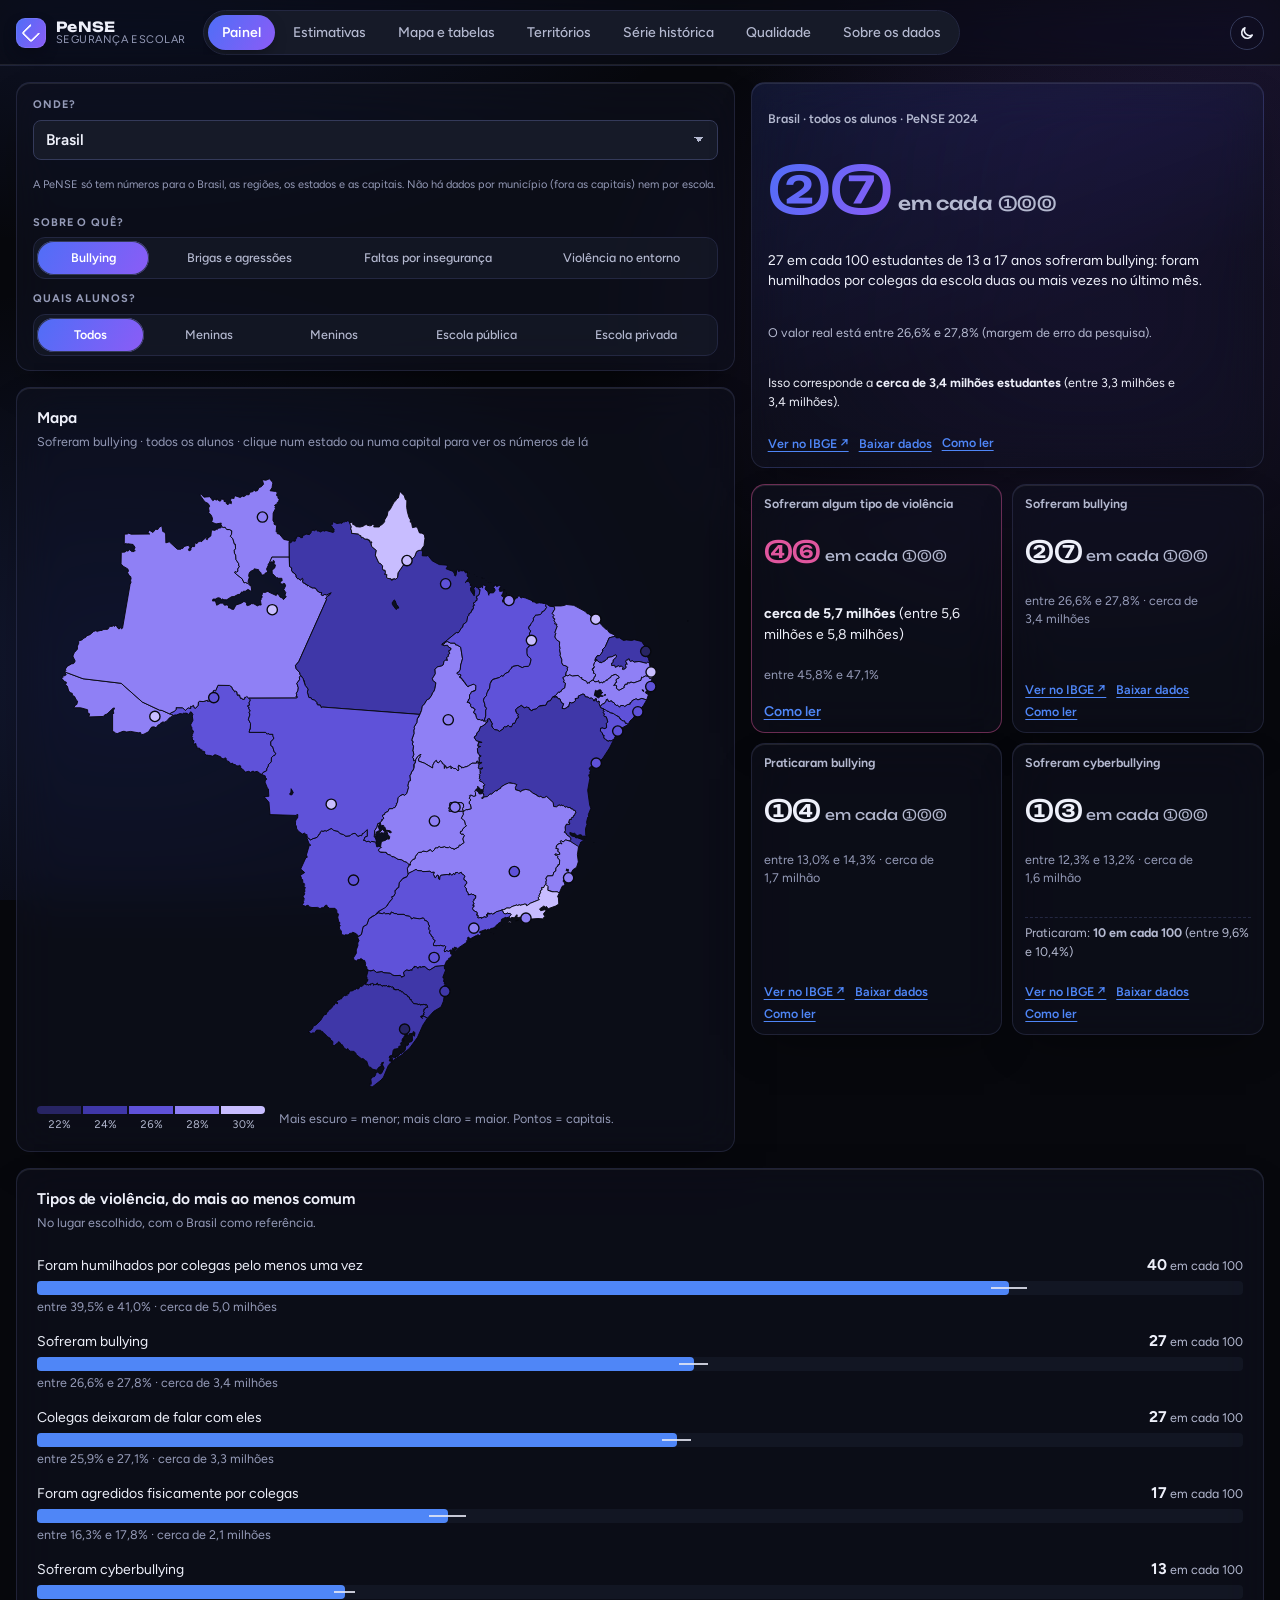
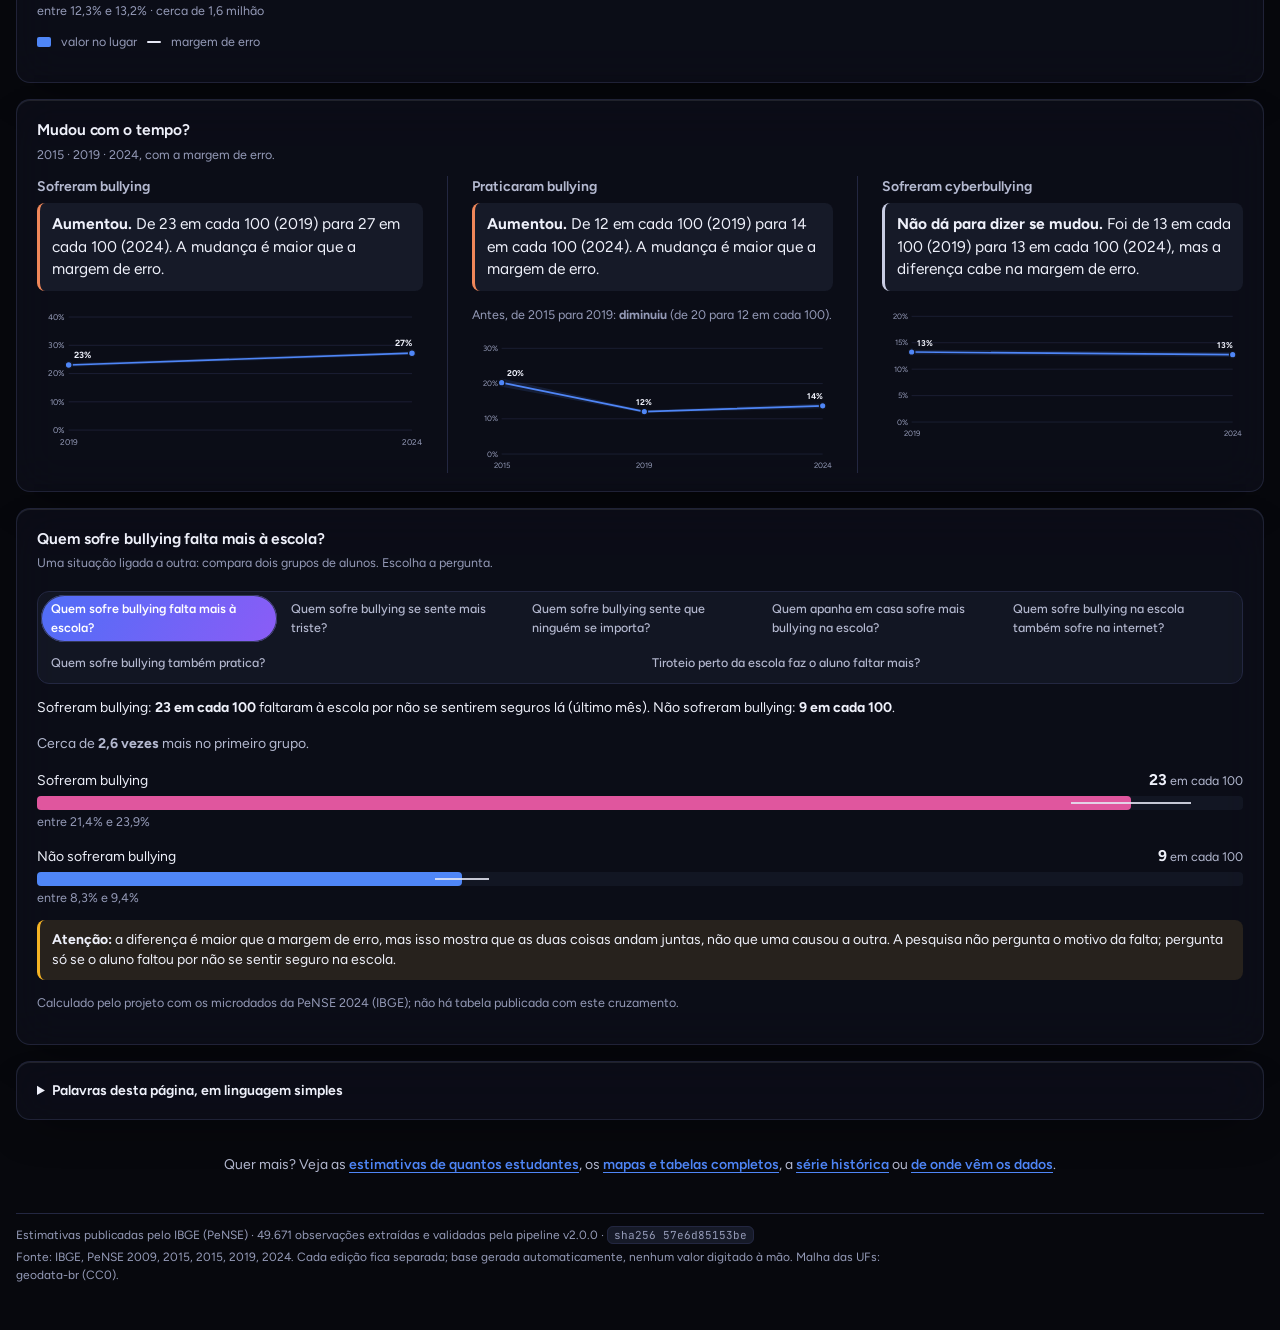
==== commit 37c580b4: "Painel: bloco Ligações (7 perguntas), mapa maior e visual de vidro - Ligações: a mesma resposta comp" ====
--- a/dashboard/index.html
+++ b/dashboard/index.html
@@ -33,7 +33,6 @@
       <div role="tablist">
         <button role="tab" id="tab-home" data-page="home" aria-selected="true" aria-controls="page-home">Painel</button>
         <button role="tab" id="tab-estimates" data-page="estimates" aria-selected="false" aria-controls="page-estimates" tabindex="-1">Estimativas</button>
-        <span class="tabs-sep" aria-hidden="true">Detalhes:</span>
         <button role="tab" id="tab-overview" data-page="overview" aria-selected="false" aria-controls="page-overview" tabindex="-1">Mapa e tabelas</button>
         <button role="tab" id="tab-territory" data-page="territory" aria-selected="false" aria-controls="page-territory" tabindex="-1">Territórios</button>
         <button role="tab" id="tab-history" data-page="history" aria-selected="false" aria-controls="page-history" tabindex="-1">Série histórica</button>
@@ -126,7 +125,7 @@
           <div id="h-trend-body"></div>
         </article>
         <article class="panel h-absence" id="h-absence">
-          <header class="panel-head"><div><h2>Quem sofre bullying falta mais à escola?</h2><p class="card-sub">Faltas por não se sentir seguro na escola, no último mês.</p></div></header>
+          <header class="panel-head"><div><h2 id="h-absence-title">Ligações</h2><p class="card-sub">Uma situação ligada a outra: compara dois grupos de alunos. Escolha a pergunta.</p></div></header>
           <div id="h-absence-body"></div>
         </article>
       </div>
--- a/dashboard/assets/css/home.css
+++ b/dashboard/assets/css/home.css
@@ -114,14 +114,27 @@
 
 /* ---- telas largas: tudo o que importa na primeira dobra */
 @media (min-width: 900px) {
-  .h-top { grid-template-columns: minmax(0, 5fr) minmax(0, 7fr); align-items: start; }
+  .h-top { grid-template-columns: minmax(0, 7fr) minmax(0, 5fr); align-items: start; }
   .e-choices { grid-template-columns: minmax(200px, 1fr) minmax(0, 2fr) auto; align-items: end; }
   .seg-group .seg { font-size: var(--fs-sm); padding: 5px 10px; }
   .h-grid { grid-template-columns: repeat(12, minmax(0, 1fr)); }
   .h-kpis { grid-template-columns: repeat(2, minmax(0, 1fr)); }
-  .h-types { grid-column: span 12; }
-  .h-trend { grid-column: span 6; }
-  .h-absence { grid-column: span 6; }
+  .h-types, .h-trend, .h-absence { grid-column: span 12; }
+  #h-trend-body { display: grid; grid-template-columns: repeat(3, minmax(0, 1fr)); gap: 0 24px; }
+  #h-trend-body > .h-trend-item + .h-trend-item { margin-top: 0; padding-top: 0; border-top: 0; padding-left: 24px; border-left: 1px solid var(--line); }
+  #h-trend-body > .h-verdict, #h-trend-body > .h-note { grid-column: 1 / -1; }
+  /* lateral compacta: o mapa é o destaque */
+  .h-answer { padding: 14px 16px; gap: 6px; }
+  .h-big b { font-size: clamp(40px, 4.4vw, 60px); }
+  .h-big span { font-size: 18px; }
+  .h-sentence { font-size: var(--fs-md); }
+  .h-range, .h-people, .h-cmp { font-size: var(--fs-sm); }
+  .h-right .h-card { padding: 10px 12px; gap: 4px; }
+  .h-right .h-card h3 { font-size: var(--fs-sm); }
+  .h-right .h-card-big b { font-size: 26px; }
+  .h-right .h-card-text { display: none; }
+  .h-right .h-foot { padding-top: 4px; gap: 4px 10px; }
+  .h-map svg { max-height: 640px; }
 }
 
 /* ---- aba Estimativas */
@@ -169,3 +182,45 @@
 /* aviso da cópia junto do botão (problema 6) */
 .copy-status { font-size: var(--fs-sm); color: var(--good-ink); min-width: 0; }
 .copy-status.fail { color: var(--warning-ink); }
+
+/* ---- ligações */
+.h-link-pick { margin: 6px 0 12px; }
+.h-link-pick .seg { white-space: normal; text-align: left; flex: 1 1 220px; }
+.h-ratio { font-size: var(--fs-md); color: var(--ink-2); margin-top: 4px; }
+
+/* ---- materiais (vidro): camadas que flutuam ficam translúcidas, com borda clara no topo
+   (luz batendo no material). Nunca vidro sobre vidro: só os cartões de primeiro nível. */
+:root { --glass: rgba(16, 18, 30, 0.58); --glass-strong: rgba(10, 12, 20, 0.62); --glass-edge: rgba(255, 255, 255, 0.09);
+  --glass-line: rgba(140, 150, 220, 0.16); --ambient-1: rgba(79, 110, 247, 0.16); --ambient-2: rgba(139, 92, 246, 0.14); }
+:root[data-theme="light"] { --glass: rgba(255, 255, 255, 0.62); --glass-strong: rgba(255, 255, 255, 0.7); --glass-edge: rgba(255, 255, 255, 0.85);
+  --glass-line: rgba(120, 130, 200, 0.22); --ambient-1: rgba(79, 110, 247, 0.12); --ambient-2: rgba(139, 92, 246, 0.10); }
+/* luz ambiente fixa atrás do conteúdo, para o vidro ter o que desfocar */
+body[data-page="home"], body[data-page="estimates"] {
+  background:
+    radial-gradient(700px 520px at 85% 35%, var(--ambient-2), transparent 70%),
+    radial-gradient(760px 560px at 10% 75%, var(--ambient-1), transparent 70%),
+    radial-gradient(900px 480px at 8% -10%, var(--bg-glow-1), transparent 70%),
+    radial-gradient(800px 420px at 100% 0%, var(--bg-glow-2), transparent 70%),
+    var(--bg);
+  background-attachment: fixed;
+}
+.home .panel, .home .h-card, .estimates .panel {
+  background: var(--glass);
+  -webkit-backdrop-filter: blur(22px) saturate(170%); backdrop-filter: blur(22px) saturate(170%);
+  border-color: var(--glass-line);
+  box-shadow: inset 0 1px 0 var(--glass-edge), 0 18px 40px -18px rgba(0, 0, 0, 0.55);
+}
+.home .h-answer { background: linear-gradient(160deg, color-mix(in srgb, var(--brand-blue) 14%, transparent) 0%, var(--glass) 60%); }
+.topbar { background: var(--glass-strong); -webkit-backdrop-filter: blur(24px) saturate(180%); backdrop-filter: blur(24px) saturate(180%);
+  border-bottom-color: var(--glass-line); box-shadow: inset 0 -1px 0 var(--glass-edge); }
+.tooltip { background: var(--glass-strong); -webkit-backdrop-filter: blur(18px) saturate(170%); backdrop-filter: blur(18px) saturate(170%);
+  border-color: var(--glass-line); box-shadow: inset 0 1px 0 var(--glass-edge), var(--shadow-pop); }
+/* dentro do vidro, superfícies internas ficam sólidas e discretas (sem empilhar translucidez) */
+.home .h-track, .home .seg-group, .estimates .seg-group { background: color-mix(in srgb, var(--card-2) 70%, transparent); }
+@media (prefers-reduced-transparency: reduce) {
+  .home .panel, .home .h-card, .estimates .panel, .topbar, .tooltip { background: var(--card); -webkit-backdrop-filter: none; backdrop-filter: none; }
+}
+@media (prefers-contrast: more) {
+  .home .panel, .home .h-card, .estimates .panel { background: var(--card); border-color: var(--axis); }
+}
+.home .h-card.any { border-color: color-mix(in srgb, var(--select) 45%, transparent); }
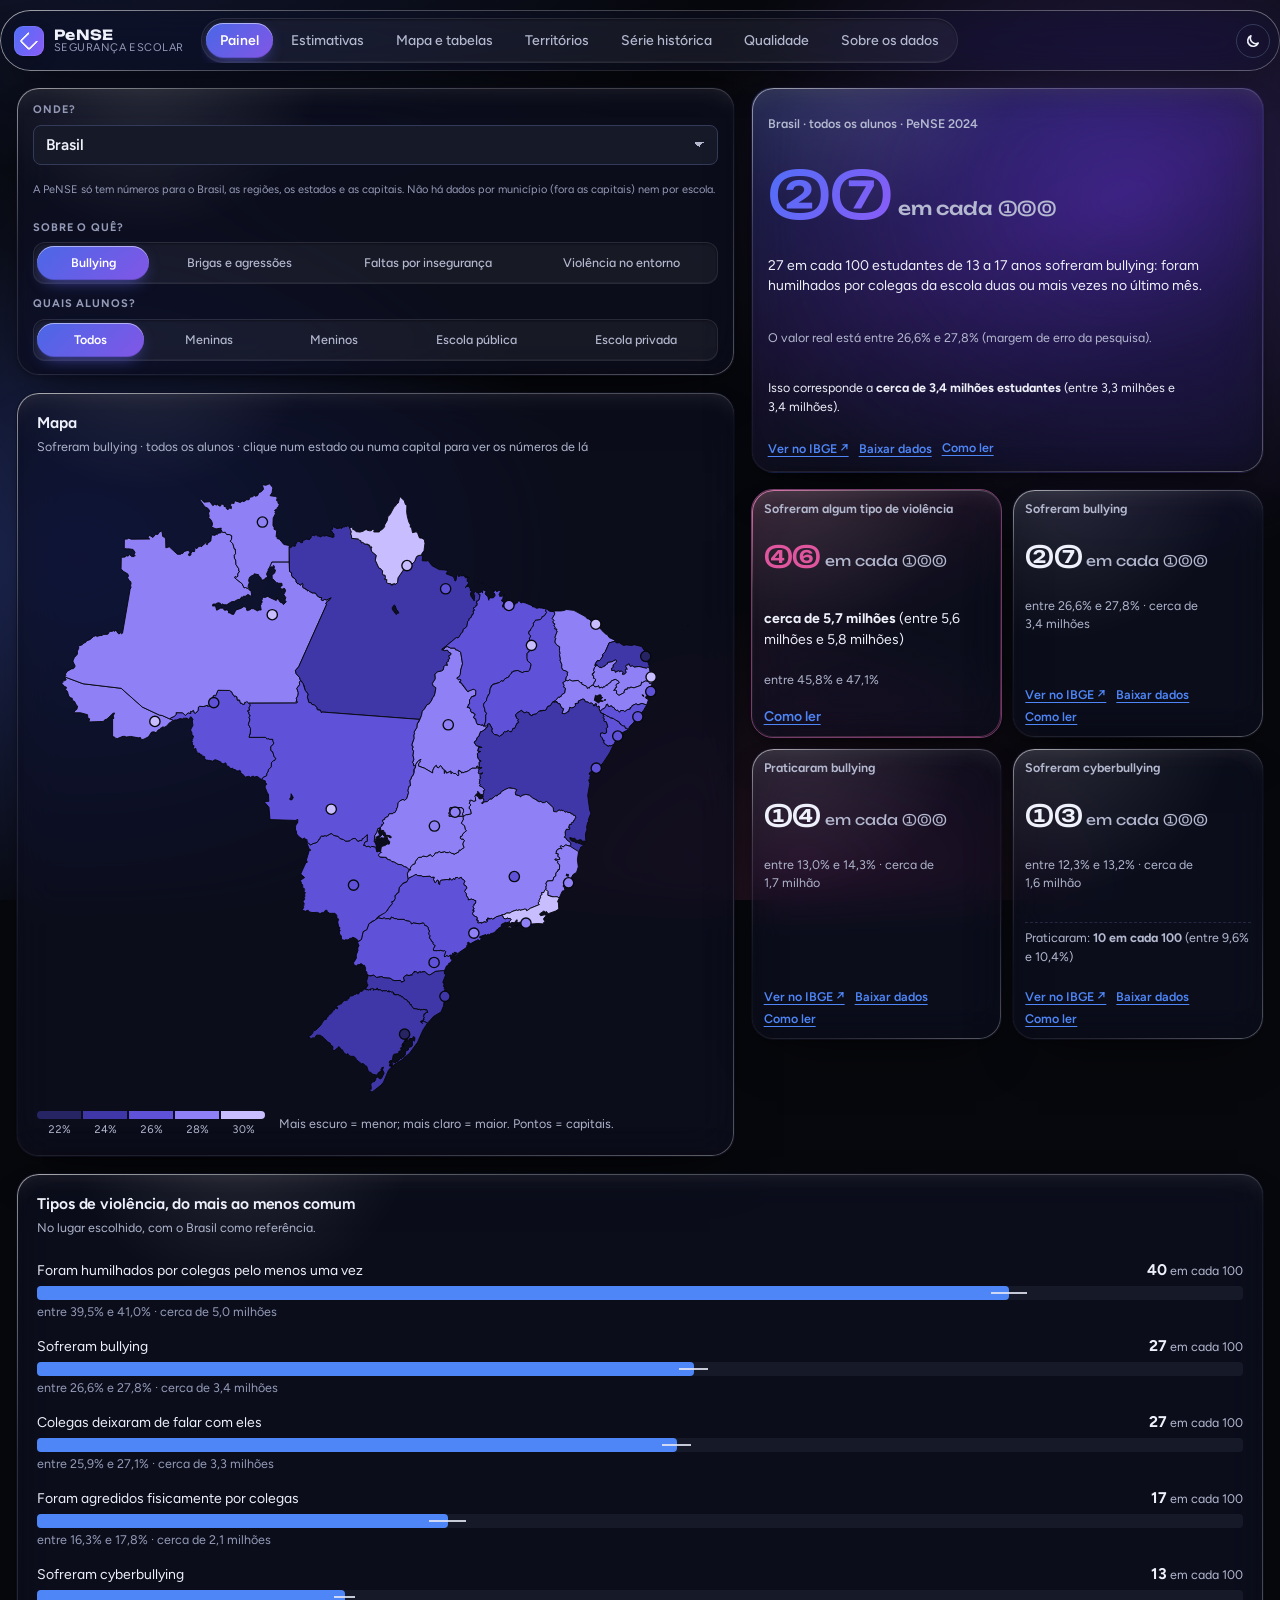
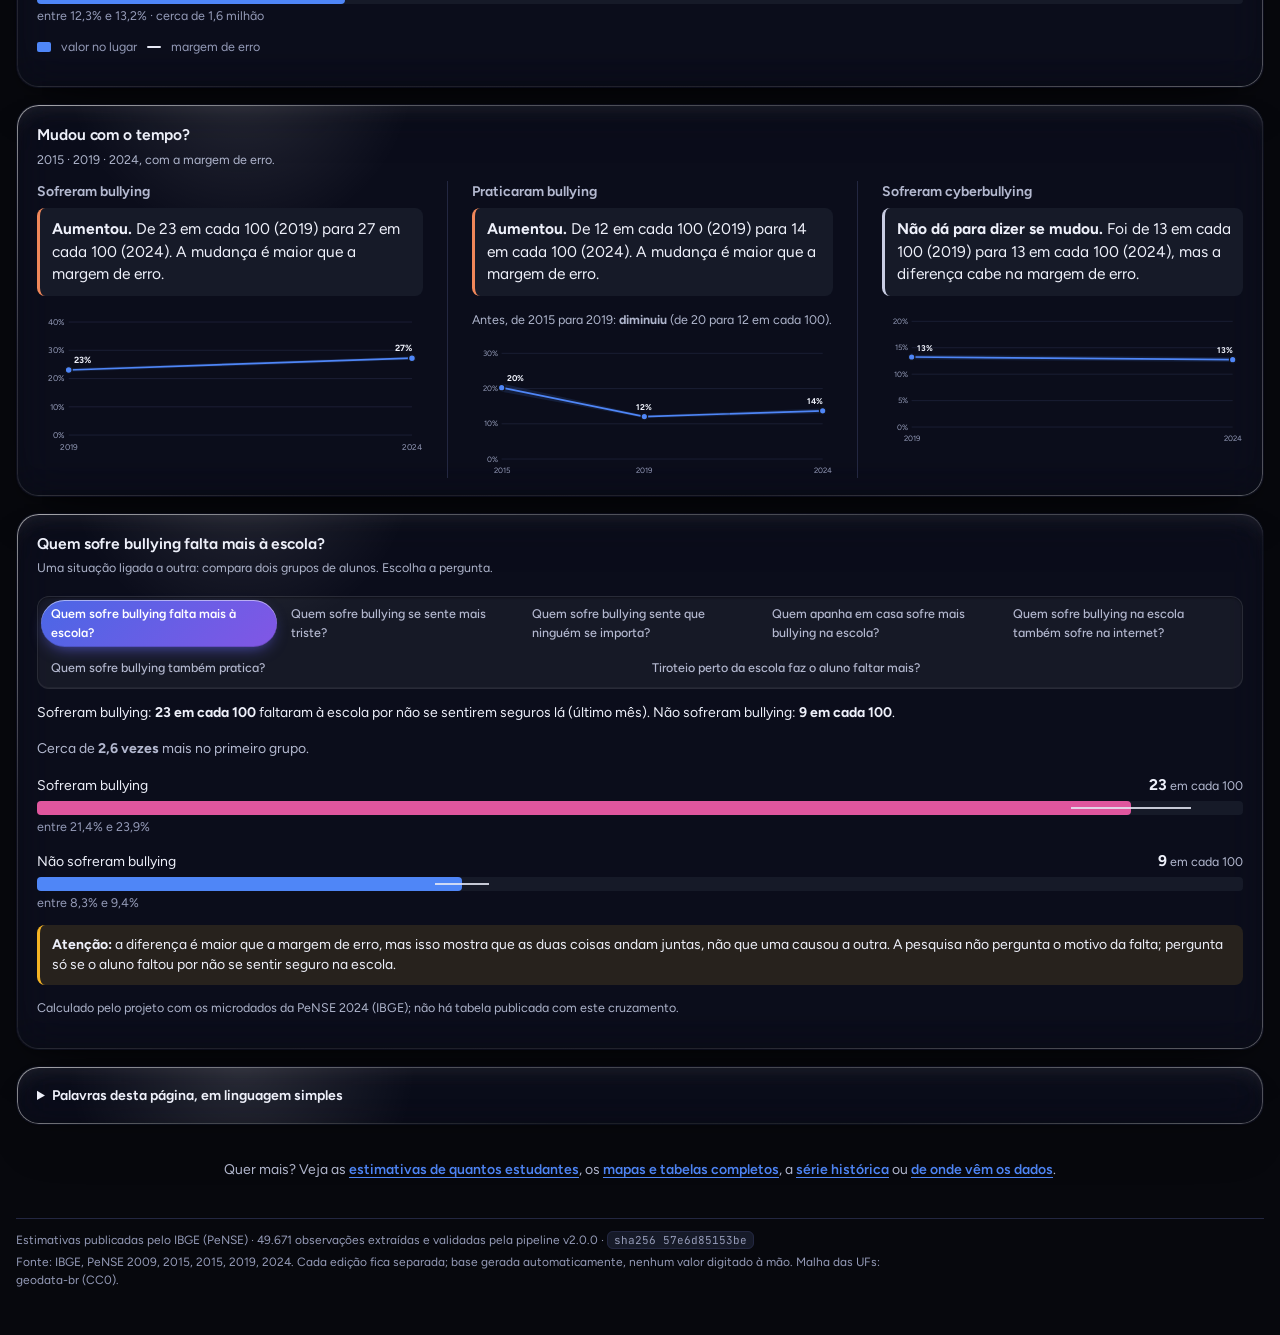
==== commit fb7a9cd7: "Painel: visual Liquid Glass (estilo Apple) - glass.css (carregado por último): vidro claro nos cartõ" ====
--- a/dashboard/index.html
+++ b/dashboard/index.html
@@ -19,6 +19,7 @@
 <link rel="stylesheet" href="assets/css/charts.css">
 <link rel="stylesheet" href="assets/css/pages.css">
 <link rel="stylesheet" href="assets/css/home.css">
+<link rel="stylesheet" href="assets/css/glass.css">
 </head>
 <body class="is-loading">
 <a class="skip" href="#main">Pular para o conteúdo</a>
@@ -378,6 +379,7 @@
 <script src="assets/js/pages/quality.js"></script>
 <script src="assets/js/pages/about.js"></script>
 <script src="assets/js/export.js"></script>
+<script src="assets/js/glass.js"></script>
 <script src="assets/js/main.js"></script>
 </body>
 </html>
--- a/dashboard/assets/css/home.css
+++ b/dashboard/assets/css/home.css
@@ -187,40 +187,3 @@
 .h-link-pick { margin: 6px 0 12px; }
 .h-link-pick .seg { white-space: normal; text-align: left; flex: 1 1 220px; }
 .h-ratio { font-size: var(--fs-md); color: var(--ink-2); margin-top: 4px; }
-
-/* ---- materiais (vidro): camadas que flutuam ficam translúcidas, com borda clara no topo
-   (luz batendo no material). Nunca vidro sobre vidro: só os cartões de primeiro nível. */
-:root { --glass: rgba(16, 18, 30, 0.58); --glass-strong: rgba(10, 12, 20, 0.62); --glass-edge: rgba(255, 255, 255, 0.09);
-  --glass-line: rgba(140, 150, 220, 0.16); --ambient-1: rgba(79, 110, 247, 0.16); --ambient-2: rgba(139, 92, 246, 0.14); }
-:root[data-theme="light"] { --glass: rgba(255, 255, 255, 0.62); --glass-strong: rgba(255, 255, 255, 0.7); --glass-edge: rgba(255, 255, 255, 0.85);
-  --glass-line: rgba(120, 130, 200, 0.22); --ambient-1: rgba(79, 110, 247, 0.12); --ambient-2: rgba(139, 92, 246, 0.10); }
-/* luz ambiente fixa atrás do conteúdo, para o vidro ter o que desfocar */
-body[data-page="home"], body[data-page="estimates"] {
-  background:
-    radial-gradient(700px 520px at 85% 35%, var(--ambient-2), transparent 70%),
-    radial-gradient(760px 560px at 10% 75%, var(--ambient-1), transparent 70%),
-    radial-gradient(900px 480px at 8% -10%, var(--bg-glow-1), transparent 70%),
-    radial-gradient(800px 420px at 100% 0%, var(--bg-glow-2), transparent 70%),
-    var(--bg);
-  background-attachment: fixed;
-}
-.home .panel, .home .h-card, .estimates .panel {
-  background: var(--glass);
-  -webkit-backdrop-filter: blur(22px) saturate(170%); backdrop-filter: blur(22px) saturate(170%);
-  border-color: var(--glass-line);
-  box-shadow: inset 0 1px 0 var(--glass-edge), 0 18px 40px -18px rgba(0, 0, 0, 0.55);
-}
-.home .h-answer { background: linear-gradient(160deg, color-mix(in srgb, var(--brand-blue) 14%, transparent) 0%, var(--glass) 60%); }
-.topbar { background: var(--glass-strong); -webkit-backdrop-filter: blur(24px) saturate(180%); backdrop-filter: blur(24px) saturate(180%);
-  border-bottom-color: var(--glass-line); box-shadow: inset 0 -1px 0 var(--glass-edge); }
-.tooltip { background: var(--glass-strong); -webkit-backdrop-filter: blur(18px) saturate(170%); backdrop-filter: blur(18px) saturate(170%);
-  border-color: var(--glass-line); box-shadow: inset 0 1px 0 var(--glass-edge), var(--shadow-pop); }
-/* dentro do vidro, superfícies internas ficam sólidas e discretas (sem empilhar translucidez) */
-.home .h-track, .home .seg-group, .estimates .seg-group { background: color-mix(in srgb, var(--card-2) 70%, transparent); }
-@media (prefers-reduced-transparency: reduce) {
-  .home .panel, .home .h-card, .estimates .panel, .topbar, .tooltip { background: var(--card); -webkit-backdrop-filter: none; backdrop-filter: none; }
-}
-@media (prefers-contrast: more) {
-  .home .panel, .home .h-card, .estimates .panel { background: var(--card); border-color: var(--axis); }
-}
-.home .h-card.any { border-color: color-mix(in srgb, var(--select) 45%, transparent); }
--- a/dashboard/assets/css/glass.css
+++ b/dashboard/assets/css/glass.css
@@ -0,0 +1,144 @@
+/* Liquid Glass (estilo Apple, iOS 26) — camada visual carregada por último.
+   Ideia: superfícies de vidro claro sobre uma luz ambiente colorida; borda de luz (aro) mais forte nos
+   cantos onde a luz bate; reflexo especular que acompanha o ponteiro (assets/js/glass.js); profundidade
+   por sombras internas. Mapa e filtros usam um vidro mais denso (leitura em primeiro lugar).
+   Acessibilidade: com "reduzir transparência" ou "mais contraste" no sistema, tudo fica sólido. */
+
+:root {
+  --lg-tint: rgba(24, 28, 52, 0.30);          /* vidro claro: cartões */
+  --lg-tint-dense: rgba(14, 16, 30, 0.74);    /* vidro denso: mapa e filtros */
+  --lg-tint-bar: rgba(16, 18, 34, 0.46);      /* barra flutuante */
+  --lg-blur: 20px;
+  --lg-rim: rgba(255, 255, 255, 0.55);
+  --lg-rim-low: rgba(255, 255, 255, 0.06);
+  --lg-spec: rgba(255, 255, 255, 0.12);
+  --lg-inner: rgba(255, 255, 255, 0.18);
+  --lg-drop: 0 26px 50px -26px rgba(0, 0, 0, 0.7), 0 3px 8px -3px rgba(0, 0, 0, 0.35);
+  --lg-radius: 22px;
+  --amb-1: rgba(79, 110, 247, 0.30); --amb-2: rgba(139, 92, 246, 0.28); --amb-3: rgba(224, 86, 158, 0.12);
+}
+:root[data-theme="light"] {
+  --lg-tint: rgba(255, 255, 255, 0.42);
+  --lg-tint-dense: rgba(255, 255, 255, 0.82);
+  --lg-tint-bar: rgba(255, 255, 255, 0.55);
+  --lg-rim: rgba(255, 255, 255, 1);
+  --lg-rim-low: rgba(255, 255, 255, 0.35);
+  --lg-spec: rgba(255, 255, 255, 0.55);
+  --lg-inner: rgba(255, 255, 255, 0.7);
+  --lg-drop: 0 22px 44px -24px rgba(40, 40, 110, 0.28), 0 2px 6px -2px rgba(40, 40, 110, 0.12);
+  --amb-1: rgba(79, 110, 247, 0.20); --amb-2: rgba(139, 92, 246, 0.18); --amb-3: rgba(224, 86, 158, 0.10);
+}
+
+/* luz ambiente fixa: é o que o vidro desfoca e colore */
+body {
+  background:
+    radial-gradient(620px 520px at 88% 22%, var(--amb-2), transparent 70%),
+    radial-gradient(720px 560px at 6% 62%, var(--amb-1), transparent 70%),
+    radial-gradient(520px 420px at 60% 100%, var(--amb-3), transparent 70%),
+    radial-gradient(900px 480px at 8% -10%, var(--bg-glow-1), transparent 70%),
+    var(--bg);
+  background-attachment: fixed;
+}
+
+/* ---- o material */
+.panel, .h-card {
+  position: relative; isolation: isolate;
+  background: var(--lg-tint);
+  -webkit-backdrop-filter: blur(var(--lg-blur)) saturate(190%) brightness(1.06);
+  backdrop-filter: blur(var(--lg-blur)) saturate(190%) brightness(1.06);
+  border: 1px solid transparent;
+  border-radius: var(--lg-radius);
+  box-shadow:
+    inset 0 1px 0 var(--lg-inner),                 /* luz batendo no topo */
+    inset 0 -1px 0 var(--lg-rim-low),              /* reflexo fraco na base */
+    inset 0 14px 28px -20px var(--lg-inner),       /* espessura: brilho que entra pela borda */
+    inset 0 -18px 30px -24px rgba(0, 0, 0, 0.25),  /* espessura: sombra interna na base */
+    var(--lg-drop);
+}
+/* aro de luz: mais forte nos cantos superior esquerdo e inferior direito */
+.panel:not(.map-panel)::before, .h-card::before {
+  content: ""; position: absolute; inset: 0; border-radius: inherit; padding: 1px; pointer-events: none; z-index: 2;
+  background: linear-gradient(140deg, var(--lg-rim) 0%, rgba(255, 255, 255, 0.14) 18%, rgba(255, 255, 255, 0.02) 46%,
+    rgba(255, 255, 255, 0.04) 70%, rgba(255, 255, 255, 0.30) 100%);
+  -webkit-mask: linear-gradient(#000 0 0) content-box, linear-gradient(#000 0 0);
+  -webkit-mask-composite: xor; mask-composite: exclude;
+}
+/* reflexo especular que acompanha o ponteiro (glass.js define --mx/--my) */
+.panel::after, .h-card::after {
+  content: ""; position: absolute; inset: 0; border-radius: inherit; pointer-events: none; z-index: -1;
+  background: radial-gradient(380px circle at var(--mx, 18%) var(--my, -10%), var(--lg-spec), transparent 46%);
+  transition: opacity 300ms ease;
+}
+
+/* vidro denso: mapa e filtros (o conteúdo precisa de fundo mais estável) */
+.h-choices, .h-map-panel, .map-panel, .filterbar, .e-choices { background: var(--lg-tint-dense); }
+
+/* destaques coloridos continuam no vidro */
+.h-answer { background: linear-gradient(155deg, color-mix(in srgb, var(--brand-blue) 22%, transparent) 0%,
+  color-mix(in srgb, var(--brand-violet) 12%, transparent) 45%, var(--lg-tint) 75%); }
+.h-card.any { background: linear-gradient(155deg, color-mix(in srgb, var(--select) 16%, transparent), var(--lg-tint) 60%); }
+.h-card.any::before { background: linear-gradient(140deg, color-mix(in srgb, var(--select) 80%, white) 0%, rgba(255, 255, 255, 0.1) 22%,
+  rgba(255, 255, 255, 0.02) 50%, color-mix(in srgb, var(--select) 40%, transparent) 100%); }
+
+/* superfícies internas: sólidas e discretas (nunca vidro sobre vidro) */
+.h-track, .seg-group, .h-cmp, .h-verdict, .h-warn { -webkit-backdrop-filter: none; backdrop-filter: none; }
+.seg-group, .tabs [role=tablist] {
+  background: rgba(255, 255, 255, 0.05); border-color: rgba(255, 255, 255, 0.08);
+  box-shadow: inset 0 1px 2px rgba(0, 0, 0, 0.35), inset 0 -1px 0 rgba(255, 255, 255, 0.05);
+}
+:root[data-theme="light"] .seg-group, :root[data-theme="light"] .tabs [role=tablist] {
+  background: rgba(20, 30, 80, 0.05); border-color: rgba(20, 30, 80, 0.06); box-shadow: inset 0 1px 2px rgba(20, 30, 80, 0.12);
+}
+
+/* pílula ativa: lente colorida com brilho no topo */
+.seg-group .seg[aria-checked="true"], .tabs button[aria-selected="true"] {
+  background: linear-gradient(135deg, rgba(79, 110, 247, 0.92), rgba(139, 92, 246, 0.92));
+  box-shadow: inset 0 1px 0 rgba(255, 255, 255, 0.5), inset 0 -1px 0 rgba(0, 0, 0, 0.15), 0 6px 16px -6px rgba(99, 102, 241, 0.75);
+  color: #fff;
+}
+/* resposta imediata ao toque */
+.seg, .tabs button, .btn, .h-act, button.link { transition: transform 120ms ease-out, background-color 160ms ease, color 160ms ease; }
+.seg:active, .tabs button:active, .btn:active { transform: scale(0.97); }
+
+/* ---- barra de navegação: cápsula de vidro flutuante */
+.topbar { background: transparent; border-bottom: 0; -webkit-backdrop-filter: none; backdrop-filter: none; padding-top: 10px; }
+body::before { background: transparent; }
+.topbar-in {
+  position: relative; isolation: isolate;
+  max-width: calc(1440px - 32px); margin: 0 auto; border-radius: 999px; padding: 8px 10px 8px 14px;
+  background: var(--lg-tint-bar);
+  -webkit-backdrop-filter: blur(26px) saturate(200%) brightness(1.05); backdrop-filter: blur(26px) saturate(200%) brightness(1.05);
+  box-shadow: inset 0 1px 0 var(--lg-inner), inset 0 -1px 0 var(--lg-rim-low), 0 18px 40px -20px rgba(0, 0, 0, 0.7);
+}
+.topbar-in::before {
+  content: ""; position: absolute; inset: 0; border-radius: inherit; padding: 1px; pointer-events: none;
+  background: linear-gradient(120deg, var(--lg-rim) 0%, rgba(255, 255, 255, 0.10) 25%, rgba(255, 255, 255, 0.02) 60%, rgba(255, 255, 255, 0.28) 100%);
+  -webkit-mask: linear-gradient(#000 0 0) content-box, linear-gradient(#000 0 0); -webkit-mask-composite: xor; mask-composite: exclude;
+}
+.tabs [role=tablist] { border-radius: 999px; }
+@media (max-width: 899px) {
+  .topbar { padding: 8px 10px 0; }
+  .topbar-in { border-radius: 22px; max-width: none; }
+}
+
+/* dicas flutuantes */
+.tooltip {
+  background: var(--lg-tint-bar); border-color: transparent; border-radius: 14px;
+  -webkit-backdrop-filter: blur(22px) saturate(190%); backdrop-filter: blur(22px) saturate(190%);
+  box-shadow: inset 0 1px 0 var(--lg-inner), 0 16px 34px -14px rgba(0, 0, 0, 0.7);
+}
+
+/* legibilidade sobre o vidro: texto secundário um pouco mais forte */
+.panel .card-sub, .h-card .h-bar-sub, .h-note { color: color-mix(in srgb, var(--ink-2) 85%, var(--muted)); }
+
+/* ---- acessibilidade */
+@media (prefers-reduced-transparency: reduce) {
+  .panel, .h-card, .topbar-in, .tooltip, .h-choices, .h-map-panel, .map-panel, .filterbar, .e-choices, .h-answer, .h-card.any {
+    background: var(--card); -webkit-backdrop-filter: none; backdrop-filter: none;
+  }
+  .panel::after, .h-card::after { display: none; }
+}
+@media (prefers-contrast: more) {
+  .panel, .h-card, .topbar-in { background: var(--card); border: 1px solid var(--axis); }
+  .panel::before, .h-card::before, .topbar-in::before, .panel::after, .h-card::after { display: none; }
+}
